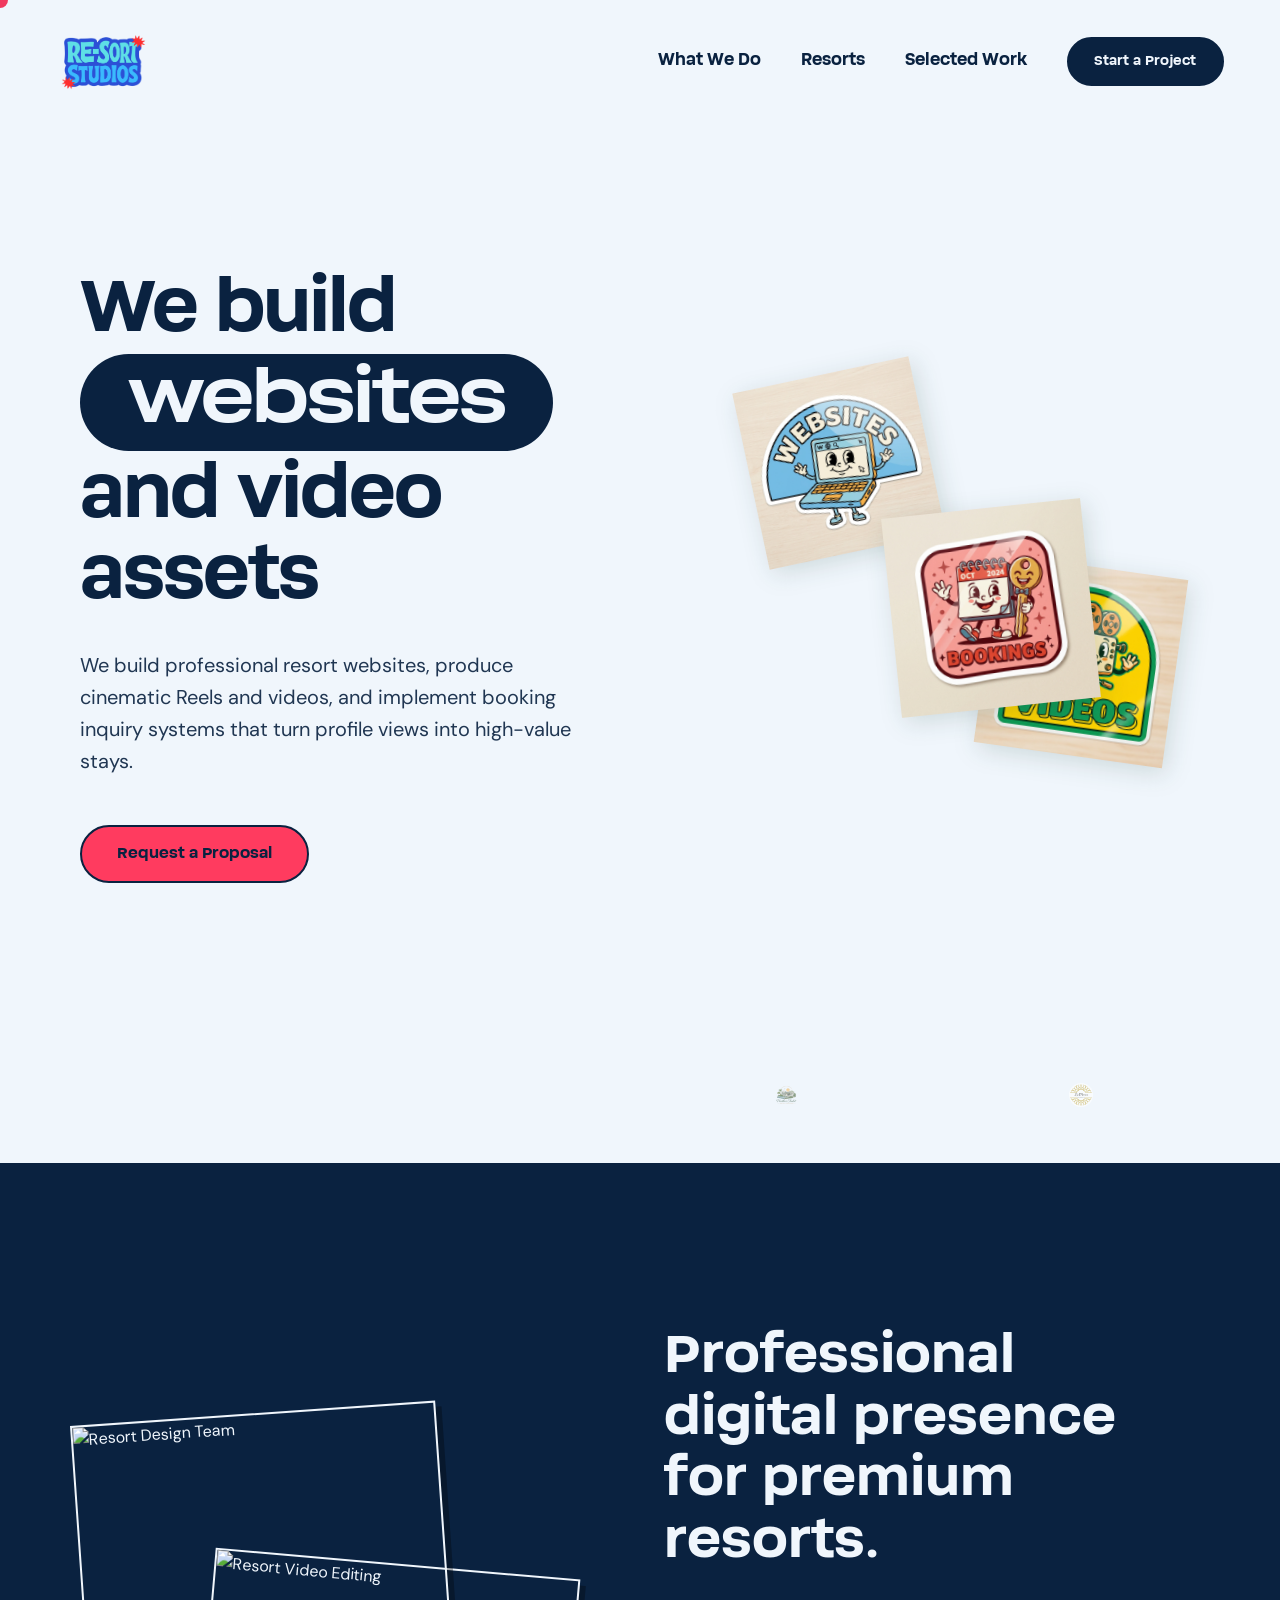
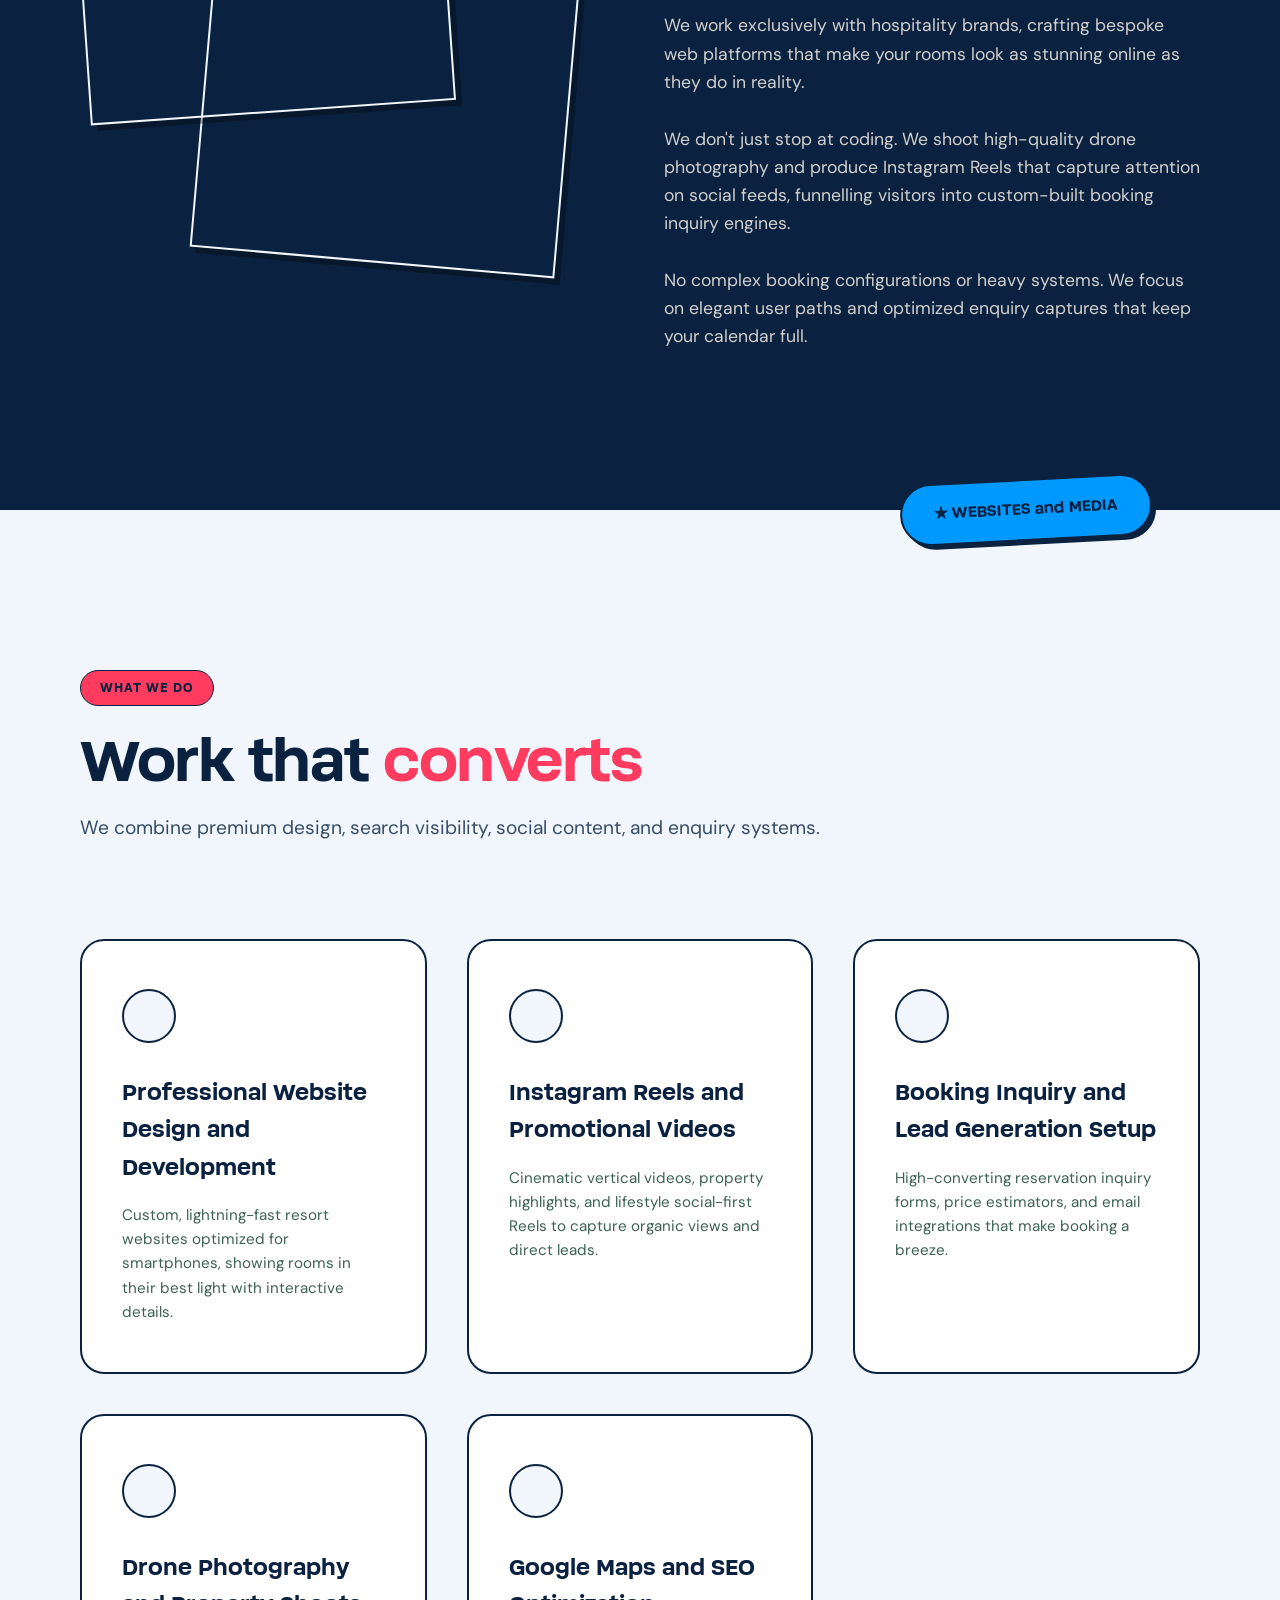
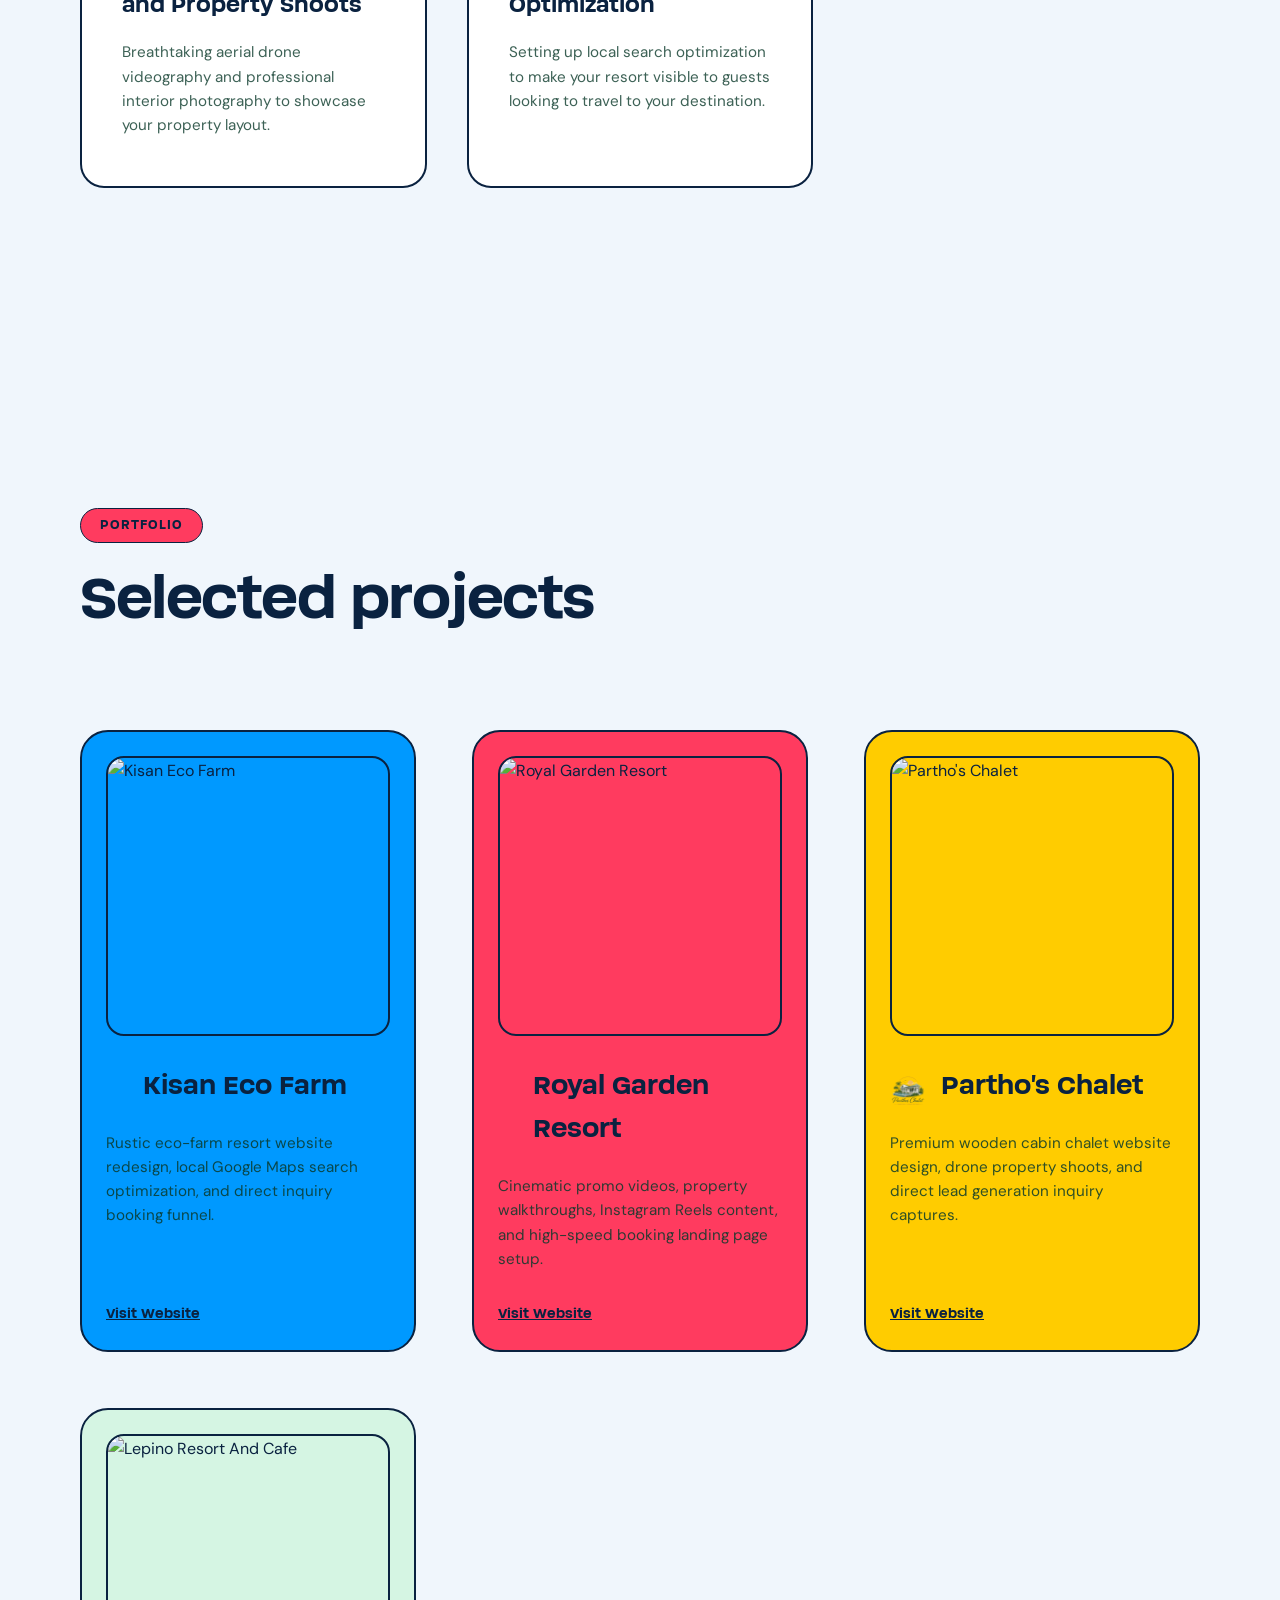
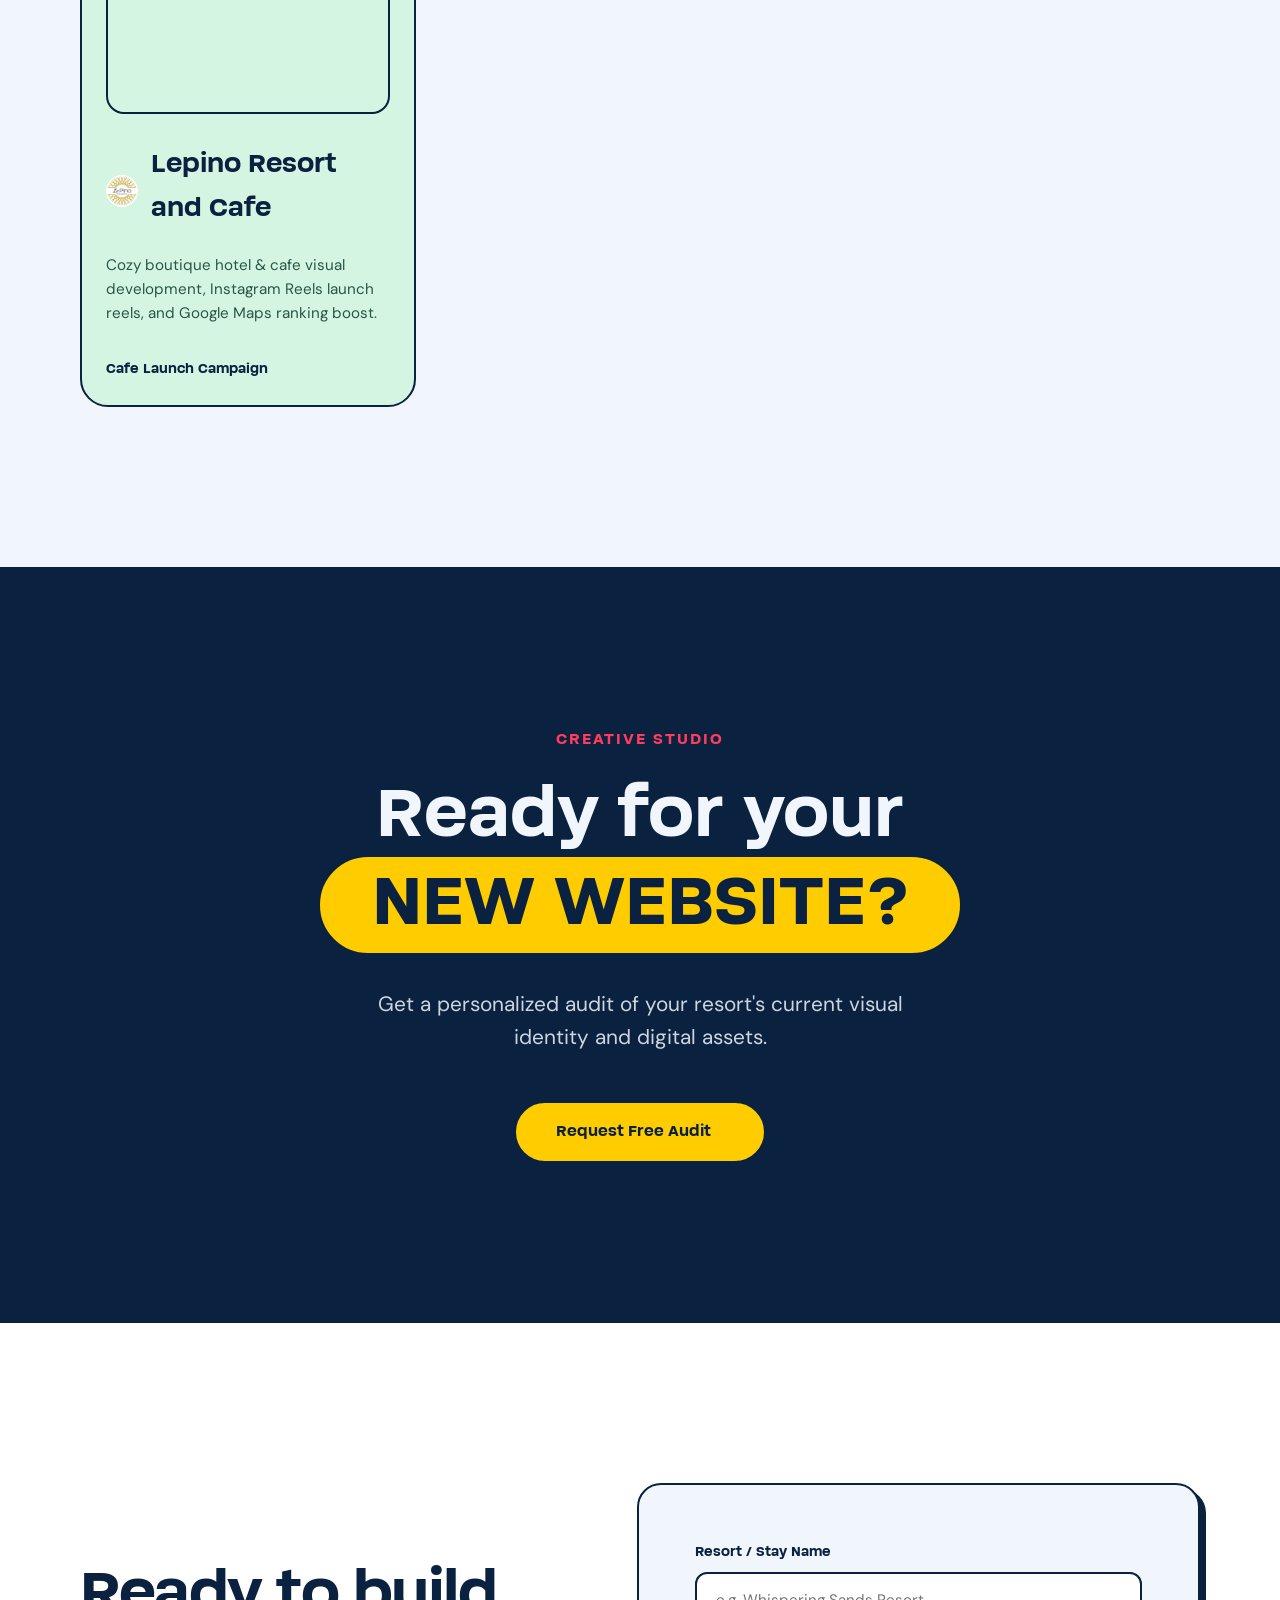
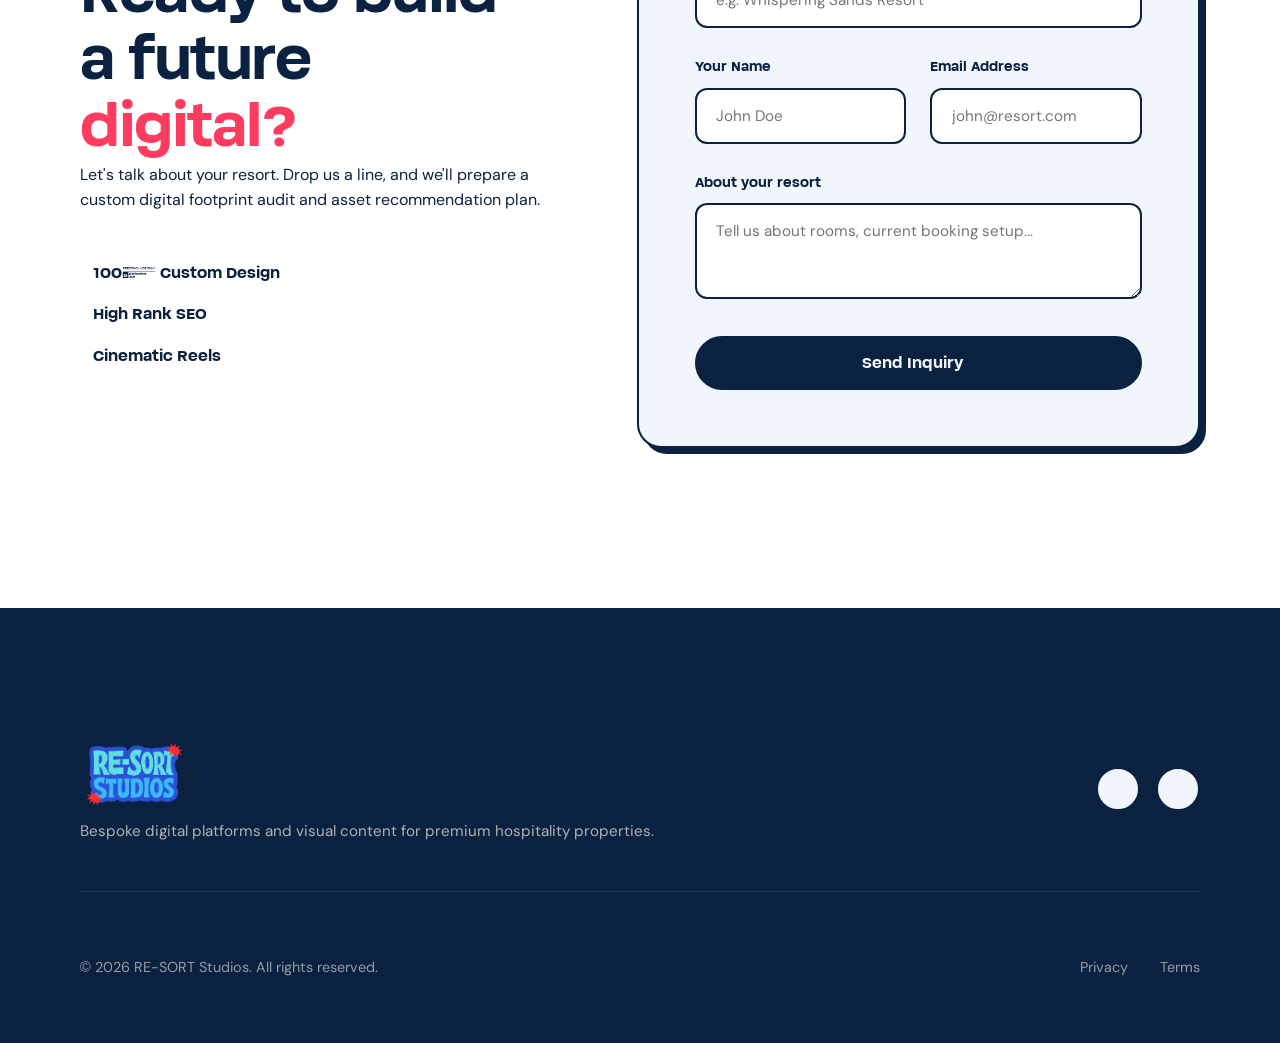
==== index.html @ 96fd77a4 "feat: complete portfolio layout with logo-based themes, custom retro stickers, and real resort asset" ====
<!DOCTYPE html>
<html lang="en">
<head>
    <meta charset="UTF-8">
    <meta name="viewport" content="width=device-width, initial-scale=1.0">
    <title>RE-SORT | Hospitality Design & Digital Growth Studio</title>
    <meta name="description" content="We design professional websites, shoot premium promotional videos & reels, and set up booking inquiry engines for hotels and resorts to scale their bookings.">
    <!-- Google Fonts -->
    <link rel="preconnect" href="https://fonts.googleapis.com">
    <link rel="preconnect" href="https://fonts.gstatic.com" crossorigin>
    <link href="https://fonts.googleapis.com/css2?family=DM+Sans:wght@400;500;700&family=Outfit:wght@500;700;800&family=Syne:wght@700;800&display=swap" rel="stylesheet">
    <!-- Lucide Icons -->
    <script src="https://unpkg.com/lucide@latest"></script>
    <link rel="stylesheet" href="index.css">
</head>
<body>
    <!-- Custom Cursor -->
    <div class="custom-cursor"></div>

    <!-- Navigation Header -->
    <header class="header">
        <div class="logo-area">
            <img src="assets/logo.png" alt="RE-SORT Logo" class="header-logo-img">
        </div>
        <nav class="nav">
            <a href="#services" class="nav-link">What We Do</a>
            <a href="#brands" class="nav-link">Resorts</a>
            <a href="#projects" class="nav-link">Selected Work</a>
            <a href="#contact" class="nav-cta-btn">Start a Project</a>
        </nav>
        <button class="menu-toggle" aria-label="Toggle Menu">
            <span class="bar"></span>
            <span class="bar"></span>
        </button>
    </header>

    <!-- Hero Section -->
    <section class="hero-section">
        <div class="container hero-container">
            <div class="hero-left">
                <h1 class="hero-title">
                    We build <br>
                    <span class="capsule-heading">websites</span> <br>
                    and video assets
                </h1>
                <p class="hero-subtitle">
                    We build professional resort websites, produce cinematic Reels and videos, and implement booking inquiry systems that turn profile views into high-value stays.
                </p>
                <div class="hero-actions">
                    <a href="#contact" class="btn btn-pill-pink">Request a Proposal</a>
                </div>
            </div>
            
            <div class="hero-right">
                <!-- Playful stickers scattered on the right -->
                <img src="assets/website_sticker.png" alt="Smart Websites Sticker" class="hero-sticker-img sticker-1">
                <img src="assets/reels_sticker.png" alt="Cinematic Reels Sticker" class="hero-sticker-img sticker-2">
                <img src="assets/bookings_sticker.png" alt="Booking Lead Gen Sticker" class="hero-sticker-img sticker-3">
            </div>
        </div>
    </section>

    <!-- Logo / Brand Showcase Bar -->
    <section id="brands" class="brands-section">
        <div class="container">
            <div class="brands-strip">
                <!-- Kisan Eco Farm Logo -->
                <a href="https://www.kisanecofarm.com/" target="_blank" class="brand-strip-item" title="Kisan Eco Farm">
                    <i data-lucide="sprout"></i>
                </a>
                <!-- Royal Garden Resort Logo -->
                <a href="https://www.royalgardenresort.in/" target="_blank" class="brand-strip-item" title="Royal Garden Resort">
                    <i data-lucide="palmtree"></i>
                </a>
                <!-- Partho's Chalet Logo -->
                <a href="https://parthoschalet.com/" target="_blank" class="brand-strip-item" title="Partho's Chalet">
                    <img src="assets/pathos_chalet_logo.svg" alt="Partho's Chalet Logo" class="brand-logo-img">
                </a>
                <!-- Lepino Resort And Cafe Logo -->
                <div class="brand-strip-item" title="Lepino Resort and Cafe">
                    <img src="assets/le_pino_logo.jpg" alt="Lepino Resort Logo" class="brand-logo-img logo-round">
                </div>
            </div>
        </div>
    </section>

    <!-- Intro Section (Dark Green) -->
    <section class="intro-section">
        <div class="container intro-container">
            <div class="intro-left">
                <!-- Stacked, tilted images representing agency team / work -->
                <div class="image-stack">
                    <img src="https://images.unsplash.com/photo-1556761175-b814d5857a39?auto=format&fit=crop&w=600&q=80" alt="Resort Design Team" class="stacked-img img-1">
                    <img src="https://images.unsplash.com/photo-1542744094-3a31f103e35f?auto=format&fit=crop&w=600&q=80" alt="Resort Video Editing" class="stacked-img img-2">
                </div>
            </div>
            <div class="intro-right">
                <h2 class="intro-title">Professional digital presence for premium resorts.</h2>
                <div class="intro-text-blocks">
                    <p>We work exclusively with hospitality brands, crafting bespoke web platforms that make your rooms look as stunning online as they do in reality.</p>
                    <p>We don't just stop at coding. We shoot high-quality drone photography and produce Instagram Reels that capture attention on social feeds, funnelling visitors into custom-built booking inquiry engines.</p>
                    <p>No complex booking configurations or heavy systems. We focus on elegant user paths and optimized enquiry captures that keep your calendar full.</p>
                </div>
            </div>
        </div>
        <!-- Overlapping badge -->
        <div class="overlapping-badge-wrap">
            <div class="overlapping-badge">★ WEBSITES and MEDIA</div>
        </div>
    </section>

    <!-- Services / What We Do Section -->
    <section id="services" class="services-section">
        <div class="container">
            <div class="section-header">
                <span class="section-badge">WHAT WE DO</span>
                <h2 class="section-title">Work that <span class="highlight-text">converts</span></h2>
                <p class="section-desc">We combine premium design, search visibility, social content, and enquiry systems.</p>
            </div>
            
            <div class="services-grid">
                <!-- Service 1 -->
                <div class="service-card">
                    <div class="service-icon-box">
                        <i data-lucide="laptop"></i>
                    </div>
                    <h3 class="service-title">Professional Website Design and Development</h3>
                    <p class="service-text">Custom, lightning-fast resort websites optimized for smartphones, showing rooms in their best light with interactive details.</p>
                </div>
                <!-- Service 2 -->
                <div class="service-card">
                    <div class="service-icon-box">
                        <i data-lucide="instagram"></i>
                    </div>
                    <h3 class="service-title">Instagram Reels and Promotional Videos</h3>
                    <p class="service-text">Cinematic vertical videos, property highlights, and lifestyle social-first Reels to capture organic views and direct leads.</p>
                </div>
                <!-- Service 3 -->
                <div class="service-card">
                    <div class="service-icon-box">
                        <i data-lucide="key-round"></i>
                    </div>
                    <h3 class="service-title">Booking Inquiry and Lead Generation Setup</h3>
                    <p class="service-text">High-converting reservation inquiry forms, price estimators, and email integrations that make booking a breeze.</p>
                </div>
                <!-- Service 4 -->
                <div class="service-card">
                    <div class="service-icon-box">
                        <i data-lucide="camera"></i>
                    </div>
                    <h3 class="service-title">Drone Photography and Property Shoots</h3>
                    <p class="service-text">Breathtaking aerial drone videography and professional interior photography to showcase your property layout.</p>
                </div>
                <!-- Service 5 -->
                <div class="service-card">
                    <div class="service-icon-box">
                        <i data-lucide="map-pin"></i>
                    </div>
                    <h3 class="service-title">Google Maps and SEO Optimization</h3>
                    <p class="service-text">Setting up local search optimization to make your resort visible to guests looking to travel to your destination.</p>
                </div>
            </div>
        </div>
    </section>

    <!-- Selected Work Section -->
    <section id="projects" class="projects-section">
        <div class="container">
            <div class="section-header">
                <span class="section-badge">PORTFOLIO</span>
                <h2 class="section-title">Selected projects</h2>
            </div>
            
            <div class="projects-grid">
                <!-- Project 1: Kisan Eco Farm -->
                <div class="project-card card-blue">
                    <div class="project-card-inner">
                        <div class="project-image-box">
                            <img src="https://images.unsplash.com/photo-1540541338287-41700207dee6?auto=format&fit=crop&w=800&q=80" alt="Kisan Eco Farm">
                        </div>
                        <div class="project-info">
                            <div class="project-header-row">
                                <i data-lucide="sprout" class="proj-brand-icon"></i>
                                <h3 class="project-title">Kisan Eco Farm</h3>
                            </div>
                            <p class="project-tagline">Rustic eco-farm resort website redesign, local Google Maps search optimization, and direct inquiry booking funnel.</p>
                            <a href="https://www.kisanecofarm.com/" target="_blank" class="project-link-btn">Visit Website <i data-lucide="arrow-up-right"></i></a>
                        </div>
                    </div>
                </div>

                <!-- Project 2: Royal Garden Resort -->
                <div class="project-card card-red">
                    <div class="project-card-inner">
                        <div class="project-image-box">
                            <img src="https://images.unsplash.com/photo-1584132967334-10e028bd69f7?auto=format&fit=crop&w=800&q=80" alt="Royal Garden Resort">
                        </div>
                        <div class="project-info">
                            <div class="project-header-row">
                                <i data-lucide="palmtree" class="proj-brand-icon"></i>
                                <h3 class="project-title">Royal Garden Resort</h3>
                            </div>
                            <p class="project-tagline">Cinematic promo videos, property walkthroughs, Instagram Reels content, and high-speed booking landing page setup.</p>
                            <a href="https://www.royalgardenresort.in/" target="_blank" class="project-link-btn">Visit Website <i data-lucide="arrow-up-right"></i></a>
                        </div>
                    </div>
                </div>

                <!-- Project 3: Partho's Chalet -->
                <div class="project-card card-pink">
                    <div class="project-card-inner">
                        <div class="project-image-box">
                            <img src="https://images.unsplash.com/photo-1566073771259-6a8506099945?auto=format&fit=crop&w=800&q=80" alt="Partho's Chalet">
                        </div>
                        <div class="project-info">
                            <div class="project-header-row">
                                <img src="assets/pathos_chalet_logo.svg" alt="Partho's Chalet Logo" class="proj-brand-img">
                                <h3 class="project-title">Partho's Chalet</h3>
                            </div>
                            <p class="project-tagline">Premium wooden cabin chalet website design, drone property shoots, and direct lead generation inquiry captures.</p>
                            <a href="https://parthoschalet.com/" target="_blank" class="project-link-btn">Visit Website <i data-lucide="arrow-up-right"></i></a>
                        </div>
                    </div>
                </div>

                <!-- Project 4: Lepino Resort And Cafe -->
                <div class="project-card card-green-light">
                    <div class="project-card-inner">
                        <div class="project-image-box">
                            <img src="https://images.unsplash.com/photo-1554118811-1e0d58224f24?auto=format&fit=crop&w=800&q=80" alt="Lepino Resort And Cafe">
                        </div>
                        <div class="project-info">
                            <div class="project-header-row">
                                <img src="assets/le_pino_logo.jpg" alt="Lepino Resort Logo" class="proj-brand-img logo-round">
                                <h3 class="project-title">Lepino Resort and Cafe</h3>
                            </div>
                            <p class="project-tagline">Cozy boutique hotel & cafe visual development, Instagram Reels launch reels, and Google Maps ranking boost.</p>
                            <span class="project-link-btn">Cafe Launch Campaign</span>
                        </div>
                    </div>
                </div>
            </div>
        </div>
    </section>

    <!-- Middle Callout (Forest Green BG) -->
    <section class="callout-section">
        <div class="container callout-container">
            <span class="callout-sub">CREATIVE STUDIO</span>
            <h2 class="callout-title">
                Ready for your <br>
                <span class="capsule-heading-yellow">NEW WEBSITE?</span>
            </h2>
            <p class="callout-desc">Get a personalized audit of your resort's current visual identity and digital assets.</p>
            <a href="#contact" class="btn btn-pill-yellow">Request Free Audit <i data-lucide="arrow-right"></i></a>
        </div>
    </section>


    <!-- Contact & Lead Form -->
    <section id="contact" class="contact-section">
        <div class="container contact-container">
            <div class="contact-left">
                <h2 class="section-title">Ready to build <br>a future <br><span class="text-pink">digital?</span></h2>
                <p class="contact-desc">Let's talk about your resort. Drop us a line, and we'll prepare a custom digital footprint audit and asset recommendation plan.</p>
                
                <div class="footer-badge-grid">
                    <div class="badge-item"><i data-lucide="check"></i> 100% Custom Design</div>
                    <div class="badge-item"><i data-lucide="check"></i> High Rank SEO</div>
                    <div class="badge-item"><i data-lucide="check"></i> Cinematic Reels</div>
                </div>
            </div>
            
            <div class="contact-right">
                <form class="contact-form" id="booking-lead-form">
                    <div class="form-group">
                        <label for="resort-name">Resort / Stay Name</label>
                        <input type="text" id="resort-name" name="resort-name" placeholder="e.g. Whispering Sands Resort" required>
                    </div>
                    <div class="form-row">
                        <div class="form-group">
                            <label for="contact-name">Your Name</label>
                            <input type="text" id="contact-name" name="contact-name" placeholder="John Doe" required>
                        </div>
                        <div class="form-group">
                            <label for="contact-email">Email Address</label>
                            <input type="email" id="contact-email" name="contact-email" placeholder="john@resort.com" required>
                        </div>
                    </div>
                    <div class="form-group">
                        <label for="message">About your resort</label>
                        <textarea id="message" name="message" rows="3" placeholder="Tell us about rooms, current booking setup..."></textarea>
                    </div>
                    <button type="submit" class="btn-submit-pill">Send Inquiry <i data-lucide="arrow-right"></i></button>
                </form>
                
                <div class="form-success-message" id="form-success">
                    <div class="success-sticker">★</div>
                    <h3>Talk Soon!</h3>
                    <p>Visual presence analysis requested. We'll be in touch within 24 hours.</p>
                </div>
            </div>
        </div>
    </section>

    <!-- Footer -->
    <footer class="footer">
        <div class="container footer-container">
            <div class="footer-top">
                <div class="footer-brand">
                    <img src="assets/logo.png" alt="RE-SORT Logo" class="footer-logo-img">
                    <p>Bespoke digital platforms and visual content for premium hospitality properties.</p>
                </div>
                <div class="footer-social-stickers">
                    <a href="#" class="social-sticker"><i data-lucide="linkedin"></i></a>
                    <a href="#" class="social-sticker"><i data-lucide="instagram"></i></a>
                </div>
            </div>
            <div class="footer-bottom">
                <p><span style="font-family: sans-serif;">&copy;</span> 2026 RE-SORT Studios. All rights reserved.</p>
                <div class="footer-links">
                    <a href="#">Privacy</a>
                    <a href="#">Terms</a>
                </div>
            </div>
        </div>
    </footer>

    <!-- Scripts -->
    <script src="app.js"></script>
</body>
</html>
---- index.css ----
/* Custom Fonts setup */
@font-face {
    font-family: 'Soliden';
    src: url('assets/fonts/Soliden-Regular.ttf') format('truetype');
    font-weight: 400;
    font-style: normal;
}

@font-face {
    font-family: 'Soliden';
    src: url('assets/fonts/Soliden-Bold.ttf') format('truetype');
    font-weight: 700;
    font-style: normal;
}

@font-face {
    font-family: 'Soliden Expanded';
    src: url('assets/fonts/Soliden-Expanded.ttf') format('truetype');
    font-weight: 400;
    font-style: normal;
}

@font-face {
    font-family: 'Soliden Expanded';
    src: url('assets/fonts/Soliden-BoldExpanded.ttf') format('truetype');
    font-weight: 700;
    font-style: normal;
}

/* CSS Variables & Theme Setup */
:root {
    --bg-sand: #F0F6FC; /* Soft logo-matching ice blue background */
    --bg-green-dark: #0A2240; /* Deep logo navy */
    --text-dark: #0A2240; /* Deep logo navy */
    --text-light: #F0F6FC;
    --accent-pink: #FF3B5F; /* Vibrant logo coral-red */
    --accent-blue: #0099FF; /* Vibrant logo sky blue */
    --accent-yellow: #FFCC00; /* Vibrant logo yellow */
    --accent-red: #FF3B5F;
    --white: #FFFFFF;
    --border-color: #0A2240;
    --font-heading: 'Soliden', sans-serif;
    --font-body: 'DM Sans', sans-serif;
    --font-accent: 'Soliden Expanded', sans-serif;
    --transition-smooth: 0.4s cubic-bezier(0.16, 1, 0.3, 1);
    --transition-bounce: 0.6s cubic-bezier(0.34, 1.56, 0.64, 1);
}

* {
    margin: 0;
    padding: 0;
    box-sizing: border-box;
    cursor: none;
}

html {
    scroll-behavior: smooth;
    font-size: 16px;
    background-color: var(--bg-sand);
    color: var(--text-dark);
}

body {
    font-family: var(--font-body);
    line-height: 1.6;
    overflow-x: hidden;
}

/* Custom Cursor */
.custom-cursor {
    width: 16px;
    height: 16px;
    background-color: var(--accent-red);
    border-radius: 50%;
    position: fixed;
    pointer-events: none;
    z-index: 9999;
    transform: translate(-50%, -50%);
    mix-blend-mode: multiply;
    transition: width 0.2s, height 0.2s, background-color 0.2s;
}

.custom-cursor.hovered {
    width: 44px;
    height: 44px;
    background-color: var(--accent-yellow);
    mix-blend-mode: normal;
    border: 2px solid var(--border-color);
}

/* Scrollbar styling */
::-webkit-scrollbar {
    width: 10px;
}
::-webkit-scrollbar-track {
    background: var(--bg-sand);
}
::-webkit-scrollbar-thumb {
    background: var(--bg-green-dark);
    border: 2px solid var(--bg-sand);
}

/* Containers */
.container {
    width: 100%;
    max-width: 1200px;
    margin: 0 auto;
    padding: 0 2.5rem;
}

.header {
    background-color: var(--bg-sand);
    border-bottom: 2px solid transparent;
    padding: 1.8rem 3.5rem;
    display: flex;
    justify-content: space-between;
    align-items: center;
    position: sticky;
    top: 0;
    z-index: 100;
    transition: border-color 0.3s ease;
}

.header.scrolled {
    border-bottom: 2px solid var(--border-color);
}
.header-logo-img {
    height: 65px;
    width: auto;
    object-fit: contain;
    display: block;
}

.footer-logo-img {
    height: 75px;
    width: auto;
    object-fit: contain;
    display: block;
}

.nav {
    display: flex;
    align-items: center;
    gap: 2.5rem;
}

.nav-link {
    font-family: var(--font-heading);
    font-weight: 600;
    color: var(--text-dark);
    text-decoration: none;
    font-size: 1.05rem;
    transition: color 0.2s;
}

.nav-link:hover {
    color: var(--accent-red);
}

.nav-cta-btn {
    font-family: var(--font-heading);
    font-weight: 700;
    background-color: var(--bg-green-dark);
    color: var(--bg-sand);
    padding: 0.7rem 1.6rem;
    border-radius: 50px;
    text-decoration: none;
    border: 2px solid var(--bg-green-dark);
    font-size: 0.9rem;
    transition: all var(--transition-smooth);
}

.nav-cta-btn:hover {
    background-color: var(--accent-pink);
    color: var(--text-dark);
    border-color: var(--border-color);
    transform: translateY(-2px);
}

.menu-toggle {
    display: none;
    background: none;
    border: none;
    flex-direction: column;
    gap: 6px;
}

.menu-toggle .bar {
    width: 24px;
    height: 2px;
    background-color: var(--text-dark);
}

/* Hero Section */
.hero-section {
    padding: 9rem 0;
    position: relative;
    overflow: hidden;
}

.hero-container {
    display: grid;
    grid-template-columns: 1.1fr 0.9fr;
    gap: 4rem;
    align-items: center;
}

.hero-title {
    font-family: var(--font-heading);
    font-size: 4.8rem;
    font-weight: 800;
    line-height: 1.05;
    letter-spacing: -2px;
    color: var(--text-dark);
    margin-bottom: 2rem;
}

.capsule-heading {
    background-color: var(--bg-green-dark);
    color: var(--bg-sand);
    padding: 0.4rem 3rem 0.6rem;
    border-radius: 100px;
    display: inline-block;
    margin: 0.3rem 0;
    font-family: var(--font-accent);
    white-space: nowrap;
}

.hero-subtitle {
    font-size: 1.25rem;
    color: var(--text-dark);
    max-width: 500px;
    margin-bottom: 3rem;
    opacity: 0.9;
}

.btn-pill-pink {
    background-color: var(--accent-pink);
    color: var(--text-dark);
    border: 2px solid var(--border-color);
    font-family: var(--font-heading);
    font-weight: 700;
    padding: 0.9rem 2.2rem;
    border-radius: 50px;
    text-decoration: none;
    display: inline-block;
    transition: all var(--transition-smooth);
}

.btn-pill-pink:hover {
    transform: translateY(-3px) rotate(-1deg);
    box-shadow: 0 6px 12px rgba(11, 57, 43, 0.15);
    background-color: var(--accent-yellow);
}

/* Playful scattered stickers */
.hero-right {
    position: relative;
    height: 450px;
    display: flex;
    justify-content: center;
    align-items: center;
}

.hero-sticker-img {
    position: absolute;
    width: 180px;
    height: 180px;
    object-fit: contain;
    transition: transform var(--transition-smooth), filter var(--transition-smooth);
    filter: drop-shadow(4px 6px 12px rgba(11, 57, 43, 0.15));
    transform-origin: center;
}

.hero-sticker-img:hover {
    transform: scale(1.15) rotate(0deg) !important;
    filter: drop-shadow(8px 12px 20px rgba(11, 57, 43, 0.25));
}

.sticker-1 {
    top: 5%;
    left: 5%;
    transform: rotate(-12deg);
}

.sticker-2 {
    bottom: 10%;
    right: 5%;
    transform: rotate(8deg);
    width: 190px;
    height: 190px;
}

.sticker-3 {
    top: 35%;
    left: 35%;
    transform: rotate(-6deg);
    width: 200px;
    height: 200px;
}

/* Intro Section (Dark Green BG) */
.intro-section {
    background-color: var(--bg-green-dark);
    color: var(--text-light);
    padding: 10rem 0;
    position: relative;
}

.intro-container {
    display: grid;
    grid-template-columns: 1fr 1.1fr;
    gap: 6rem;
    align-items: center;
}

.image-stack {
    position: relative;
    height: 450px;
    width: 100%;
}

.stacked-img {
    position: absolute;
    width: 75%;
    height: 300px;
    object-fit: cover;
    border: 2px solid var(--bg-sand);
    box-shadow: 6px 6px 0 rgba(0,0,0,0.3);
    transition: transform var(--transition-smooth);
}

.img-1 {
    top: 0;
    left: 0;
    transform: rotate(-4deg);
    z-index: 2;
}

.img-2 {
    bottom: 0;
    right: 0;
    transform: rotate(5deg);
    z-index: 1;
}

.image-stack:hover .img-1 {
    transform: rotate(-1deg) translate(-10px, -10px);
}

.image-stack:hover .img-2 {
    transform: rotate(2deg) translate(10px, 10px);
}

.intro-title {
    font-family: var(--font-heading);
    font-size: 3.5rem;
    font-weight: 800;
    line-height: 1.1;
    margin-bottom: 2.5rem;
}

.intro-text-blocks {
    display: flex;
    flex-direction: column;
    gap: 1.8rem;
    font-size: 1.1rem;
    color: rgba(244, 239, 230, 0.85);
    max-width: 540px;
}

/* Overlapping badge */
.overlapping-badge-wrap {
    position: absolute;
    bottom: -30px;
    right: 10%;
    z-index: 50;
}

.overlapping-badge {
    background-color: var(--accent-blue);
    color: var(--text-dark);
    padding: 1rem 2rem;
    border: 2px solid var(--border-color);
    border-radius: 50px;
    font-family: var(--font-heading);
    font-weight: 700;
    box-shadow: 4px 4px 0 var(--border-color);
    transform: rotate(-3deg);
}

/* Services / What We Do Section */
.services-section {
    padding: 10rem 0;
    background-color: var(--bg-sand);
}

.section-badge {
    display: inline-block;
    background-color: var(--accent-pink);
    color: var(--text-dark);
    border: 1.5px solid var(--border-color);
    padding: 0.4rem 1.2rem;
    border-radius: 50px;
    font-family: var(--font-heading);
    font-weight: 700;
    font-size: 0.8rem;
    letter-spacing: 1px;
    margin-bottom: 1.5rem;
}

.section-header {
    margin-bottom: 6rem;
}

.section-title {
    font-family: var(--font-heading);
    font-size: 3.8rem;
    font-weight: 800;
    letter-spacing: -1.5px;
    color: var(--text-dark);
    line-height: 1.1;
}

.section-title .highlight-text {
    color: var(--accent-red);
}

.section-desc {
    font-size: 1.2rem;
    color: var(--text-dark);
    margin-top: 1rem;
    opacity: 0.8;
}

.services-grid {
    display: grid;
    grid-template-columns: repeat(auto-fit, minmax(300px, 1fr));
    gap: 2.5rem;
}

.service-card {
    background-color: var(--white);
    border: 2px solid var(--border-color);
    padding: 3rem 2.5rem;
    border-radius: 24px;
    transition: all var(--transition-smooth);
}

.service-card:hover {
    transform: translateY(-8px);
    box-shadow: 8px 8px 0 var(--accent-blue);
}

.service-icon-box {
    width: 54px;
    height: 54px;
    background-color: var(--bg-sand);
    color: var(--text-dark);
    border: 2px solid var(--border-color);
    display: flex;
    align-items: center;
    justify-content: center;
    border-radius: 50%;
    margin-bottom: 2rem;
}

.service-icon-box i {
    width: 24px;
    height: 24px;
}

.service-title {
    font-family: var(--font-heading);
    font-size: 1.45rem;
    font-weight: 700;
    color: var(--text-dark);
    margin-bottom: 1rem;
}

.service-text {
    font-size: 0.95rem;
    color: rgba(11, 57, 43, 0.8);
}

/* Selected Work Section (Portfolio) */
.projects-section {
    padding: 10rem 0;
    background-color: var(--bg-sand);
}

.projects-grid {
    display: grid;
    grid-template-columns: repeat(auto-fit, minmax(320px, 1fr));
    gap: 3.5rem;
}

.project-card {
    border: 2px solid var(--border-color);
    border-radius: 28px;
    padding: 1.5rem;
    transition: transform var(--transition-smooth);
}

.project-card:hover {
    transform: translateY(-8px) rotate(1deg);
}

.project-card-inner {
    display: flex;
    flex-direction: column;
    height: 100%;
}

.project-image-box {
    width: 100%;
    height: 280px;
    border-radius: 18px;
    overflow: hidden;
    border: 2px solid var(--border-color);
    margin-bottom: 1.8rem;
}

.project-image-box img {
    width: 100%;
    height: 100%;
    object-fit: cover;
    transition: transform 0.5s;
}

.project-card:hover .project-image-box img {
    transform: scale(1.04);
}

.project-info {
    flex-grow: 1;
    display: flex;
    flex-direction: column;
}

.project-title {
    font-family: var(--font-heading);
    font-size: 1.7rem;
    font-weight: 800;
    color: var(--text-dark);
    margin-bottom: 0.6rem;
}

.project-tagline {
    font-size: 0.95rem;
    color: rgba(11, 57, 43, 0.85);
    margin-bottom: 2rem;
    flex-grow: 1;
}

.project-link-btn {
    font-family: var(--font-heading);
    font-weight: 700;
    font-size: 0.9rem;
    display: inline-flex;
    align-items: center;
    gap: 0.5rem;
    color: var(--text-dark);
    margin-top: auto;
}

/* Project card color themes */
.card-blue {
    background-color: var(--accent-blue);
}
.card-red {
    background-color: var(--accent-pink); /* softened red */
}
.card-pink {
    background-color: var(--accent-yellow); /* softened yellow */
}
.card-green-light {
    background-color: #D5F5E3; /* light green */
}

.project-header-row {
    display: flex;
    align-items: center;
    gap: 0.8rem;
    margin-bottom: 0.8rem;
}

.proj-brand-icon {
    width: 24px;
    height: 24px;
    color: var(--text-dark);
}

/* Brands Logo Bar Section */
.brands-section {
    padding: 3.5rem 0;
    background-color: var(--bg-sand);
    border-bottom: 2px solid var(--border-color);
}

.brands-strip {
    display: flex;
    justify-content: space-around;
    align-items: center;
    flex-wrap: wrap;
    gap: 3.5rem;
}

.brand-strip-item {
    display: flex;
    align-items: center;
    justify-content: center;
    color: var(--text-dark);
    opacity: 0.6;
    transition: opacity var(--transition-smooth), transform var(--transition-smooth);
}

.brand-strip-item:hover {
    opacity: 1;
    transform: scale(1.2) rotate(3deg);
}

.brand-strip-item i {
    width: 24px;
    height: 24px;
    stroke-width: 2;
}

.brand-logo-img {
    height: 24px;
    width: 24px;
    object-fit: contain;
    display: block;
    pointer-events: none;
}

.logo-round {
    border-radius: 50%;
}

.proj-brand-img {
    height: 32px;
    width: auto;
    object-fit: contain;
    display: block;
    pointer-events: none;
}

/* Callout Section (Deep Green) */
.callout-section {
    background-color: var(--bg-green-dark);
    color: var(--text-light);
    padding: 10rem 0;
    text-align: center;
}

.callout-container {
    display: flex;
    flex-direction: column;
    align-items: center;
    max-width: 800px;
}

.callout-sub {
    font-family: var(--font-heading);
    font-weight: 700;
    letter-spacing: 2px;
    color: var(--accent-pink);
    margin-bottom: 1.5rem;
}

.callout-title {
    font-family: var(--font-heading);
    font-size: 4.5rem;
    font-weight: 800;
    line-height: 1.1;
    margin-bottom: 2rem;
}

.capsule-heading-yellow {
    background-color: var(--accent-yellow);
    color: var(--text-dark);
    padding: 0.4rem 3.2rem 0.6rem;
    border-radius: 100px;
    display: inline-block;
    border: 2px solid var(--border-color);
    box-shadow: 4px 4px 0 var(--border-color);
    white-space: nowrap;
}

.callout-desc {
    font-size: 1.3rem;
    max-width: 550px;
    margin-bottom: 3rem;
    opacity: 0.85;
}

.btn-pill-yellow {
    background-color: var(--accent-yellow);
    color: var(--text-dark);
    border: 2px solid var(--border-color);
    font-family: var(--font-heading);
    font-weight: 700;
    padding: 1rem 2.5rem;
    border-radius: 50px;
    text-decoration: none;
    display: inline-flex;
    align-items: center;
    gap: 0.8rem;
    transition: all var(--transition-smooth);
    box-shadow: 4px 4px 0 var(--border-color);
}

.btn-pill-yellow:hover {
    transform: translateY(-3px) rotate(-1deg);
    background-color: var(--accent-pink);
}

/* Calculator Section */
.calculator-section {
    padding: 10rem 0;
    background-color: var(--bg-sand);
    border-bottom: 2px solid var(--border-color);
}

.calculator-container {
    display: grid;
    grid-template-columns: 1fr 1fr;
    gap: 6rem;
    align-items: center;
}

.calc-left {
    position: relative;
}

.sticker-static {
    background-color: var(--accent-pink);
    padding: 0.6rem 1.2rem;
    border: 2px solid var(--border-color);
    border-radius: 50px;
    display: inline-block;
    font-family: var(--font-heading);
    font-weight: 700;
    transform: rotate(-5deg);
    margin-bottom: 2rem;
}

.calc-desc {
    font-size: 1.15rem;
    margin-bottom: 3rem;
    opacity: 0.85;
}

.total-saved-box {
    background-color: var(--white);
    border: 2px solid var(--border-color);
    padding: 2.2rem;
    border-radius: 20px;
    display: inline-flex;
    flex-direction: column;
}

.saved-value {
    font-family: var(--font-heading);
    font-size: 3.5rem;
    font-weight: 800;
    color: var(--text-dark);
    line-height: 1;
}

.saved-label {
    font-size: 0.9rem;
    font-weight: 700;
    text-transform: uppercase;
    color: var(--accent-red);
    margin-top: 0.5rem;
}

.calc-card {
    background-color: var(--white);
    border: 2px solid var(--border-color);
    border-radius: 24px;
    padding: 3rem;
    box-shadow: 8px 8px 0 var(--border-color);
}

.slider-group {
    margin-bottom: 2.2rem;
}

.slider-header {
    display: flex;
    justify-content: space-between;
    align-items: center;
    margin-bottom: 0.8rem;
    font-weight: 700;
    font-family: var(--font-heading);
}

.slider-value {
    color: var(--accent-red);
    font-size: 1.15rem;
}

.range-slider {
    width: 100%;
    -webkit-appearance: none;
    height: 6px;
    background: #e0ded8;
    border-radius: 10px;
    outline: none;
}

.range-slider::-webkit-slider-thumb {
    -webkit-appearance: none;
    appearance: none;
    width: 22px;
    height: 22px;
    border-radius: 50%;
    background: var(--bg-green-dark);
    border: 2px solid var(--white);
    cursor: pointer;
    transition: transform 0.1s;
}

.range-slider::-webkit-slider-thumb:hover {
    transform: scale(1.2);
}

.calc-summary {
    border-top: 2px dashed #e0ded8;
    padding-top: 2rem;
    margin-top: 2rem;
    display: flex;
    flex-direction: column;
    gap: 1.2rem;
}

.summary-row {
    display: flex;
    justify-content: space-between;
    font-size: 0.95rem;
    color: rgba(11, 57, 43, 0.8);
}

.summary-val {
    font-weight: 700;
    color: var(--text-dark);
}

.highlight-row {
    font-size: 1.1rem;
    font-weight: 700;
    color: var(--text-dark);
}

.text-green {
    color: var(--accent-red) !important; /* stylized */
}

/* Contact / Lead Section */
.contact-section {
    padding: 10rem 0;
    background-color: var(--white);
}

.contact-container {
    display: grid;
    grid-template-columns: 0.9fr 1.1fr;
    gap: 6rem;
    align-items: center;
}

.contact-left {
    display: flex;
    flex-direction: column;
}

.text-pink {
    color: var(--accent-red);
}

.footer-badge-grid {
    display: flex;
    flex-direction: column;
    gap: 1rem;
    margin-top: 3rem;
}

.badge-item {
    display: flex;
    align-items: center;
    gap: 0.8rem;
    font-family: var(--font-heading);
    font-weight: 700;
    color: var(--text-dark);
}

.badge-item i {
    color: var(--accent-red);
}

.contact-form {
    border: 2px solid var(--border-color);
    border-radius: 24px;
    padding: 3.5rem;
    background-color: var(--bg-sand);
    box-shadow: 6px 6px 0 var(--border-color);
}

.contact-form.submitted {
    display: none;
}

.form-success-message {
    display: none;
    border: 2px solid var(--border-color);
    border-radius: 24px;
    padding: 3.5rem;
    background-color: var(--bg-sand);
    text-align: center;
    flex-direction: column;
    align-items: center;
    justify-content: center;
    gap: 1.5rem;
}

.contact-form.submitted ~ .form-success-message {
    display: flex;
}

.success-sticker {
    font-size: 3.5rem;
    color: var(--accent-yellow);
    animation: rotate 10s linear infinite;
}

.form-group {
    margin-bottom: 1.8rem;
}

.form-row {
    display: grid;
    grid-template-columns: 1fr 1fr;
    gap: 1.5rem;
}

.contact-form label {
    display: block;
    font-family: var(--font-heading);
    font-weight: 700;
    font-size: 0.9rem;
    margin-bottom: 0.5rem;
}

.contact-form input[type="text"],
.contact-form input[type="email"],
.contact-form textarea {
    width: 100%;
    padding: 1rem 1.2rem;
    border: 2px solid var(--border-color);
    border-radius: 12px;
    background-color: var(--white);
    font-family: var(--font-body);
    font-size: 0.95rem;
    outline: none;
}

.btn-submit-pill {
    width: 100%;
    background-color: var(--bg-green-dark);
    color: var(--bg-sand);
    border: 2px solid var(--border-color);
    padding: 1rem;
    border-radius: 50px;
    font-family: var(--font-heading);
    font-weight: 700;
    font-size: 1rem;
    display: inline-flex;
    justify-content: center;
    align-items: center;
    gap: 0.8rem;
    transition: all var(--transition-smooth);
}

.btn-submit-pill:hover {
    background-color: var(--accent-pink);
    color: var(--text-dark);
    transform: translateY(-2px);
}

/* Footer */
.footer {
    background-color: var(--bg-green-dark);
    color: var(--text-light);
    padding: 8rem 0 4rem;
}

.footer-container {
    display: flex;
    flex-direction: column;
    gap: 4rem;
}

.footer-top {
    display: flex;
    justify-content: space-between;
    align-items: center;
    border-bottom: 1px solid rgba(244, 239, 230, 0.1);
    padding-bottom: 3rem;
}

.footer-brand p {
    font-size: 0.95rem;
    color: rgba(244, 239, 230, 0.7);
    margin-top: 0.5rem;
}

.footer-social-stickers {
    display: flex;
    gap: 1rem;
}

.social-sticker {
    width: 44px;
    height: 44px;
    background-color: var(--bg-sand);
    border: 2px solid var(--border-color);
    border-radius: 50%;
    display: flex;
    align-items: center;
    justify-content: center;
    color: var(--text-dark);
    text-decoration: none;
    transition: all var(--transition-smooth);
}

.social-sticker:hover {
    transform: translateY(-3px) rotate(-10deg);
    background-color: var(--accent-pink);
}

.footer-bottom {
    display: flex;
    justify-content: space-between;
    align-items: center;
    font-size: 0.9rem;
    color: rgba(244, 239, 230, 0.6);
}

.footer-links {
    display: flex;
    gap: 2rem;
}

.footer-links a {
    color: rgba(244, 239, 230, 0.6);
    text-decoration: none;
}

.footer-links a:hover {
    color: var(--accent-pink);
}

/* Animations */
@keyframes rotate {
    from { transform: rotate(0deg); }
    to { transform: rotate(360deg); }
}

/* Responsive Styles */
@media (max-width: 1024px) {
    .hero-container, .intro-container, .calculator-container, .contact-container {
        grid-template-columns: 1fr;
        gap: 4rem;
    }

    .hero-right {
        height: 350px;
        justify-content: center;
    }

    .image-stack {
        height: 380px;
        width: 100%;
        max-width: 500px;
        margin: 0 auto;
    }
}

@media (max-width: 768px) {
    .header {
        padding: 1.2rem 1.8rem;
        position: relative;
    }

    .header-logo-img {
        height: 48px;
    }

    /* Mobile Nav Drawer overlay style */
    .nav {
        display: none;
        flex-direction: column;
        position: absolute;
        top: 100%;
        left: 0;
        width: 100%;
        background-color: var(--bg-sand);
        border-bottom: 2px solid var(--border-color);
        padding: 2.5rem 1.8rem;
        gap: 2rem;
        box-shadow: 0 10px 20px rgba(11, 57, 43, 0.1);
        z-index: 99;
    }

    .nav.active {
        display: flex;
    }

    .menu-toggle {
        display: flex;
    }

    /* Toggles state */
    .menu-toggle.active .bar:nth-child(1) {
        transform: translateY(4px) rotate(45deg);
    }
    .menu-toggle.active .bar:nth-child(2) {
        transform: translateY(-4px) rotate(-45deg);
    }

    .hero-section {
        padding: 5rem 0;
    }

    .hero-title {
        font-size: 2.8rem;
        letter-spacing: -1px;
    }

    .capsule-heading {
        padding: 0.3rem 2rem 0.4rem;
        white-space: nowrap;
    }

    .hero-subtitle {
        font-size: 1.1rem;
        margin-bottom: 2rem;
    }

    .hero-right {
        height: 220px;
        margin-top: 2rem;
    }

    /* Scale stickers down on small mobile screens */
    .hero-sticker-img {
        width: 110px !important;
        height: 110px !important;
    }

    .sticker-1 {
        top: 0;
        left: 5%;
    }

    .sticker-2 {
        bottom: 5%;
        right: 5%;
        width: 120px !important;
        height: 120px !important;
    }

    .sticker-3 {
        top: 25%;
        left: 35%;
        width: 125px !important;
        height: 125px !important;
    }

    .intro-section {
        padding: 6rem 0;
    }

    .intro-title {
        font-size: 2.2rem;
    }

    .overlapping-badge-wrap {
        right: 5%;
        bottom: -20px;
    }

    .overlapping-badge {
        padding: 0.7rem 1.4rem;
        font-size: 0.85rem;
    }

    .services-section, .projects-section, .callout-section, .calculator-section, .contact-section {
        padding: 6rem 0;
    }

    .section-header {
        margin-bottom: 3.5rem;
    }

    .section-title {
        font-size: 2.5rem;
        letter-spacing: -1px;
    }

    .callout-title {
        font-size: 2.6rem;
    }

    .capsule-heading-yellow {
        padding: 0.3rem 2rem 0.4rem;
        white-space: nowrap;
    }

    .service-card {
        padding: 2rem 1.8rem;
    }

    .project-card {
        padding: 1rem;
    }

    .project-image-box {
        height: 220px;
        margin-bottom: 1.2rem;
    }

    .project-title {
        font-size: 1.4rem;
    }

    .calc-card {
        padding: 2rem 1.5rem;
    }

    .saved-value {
        font-size: 2.8rem;
    }

    .contact-form {
        padding: 2rem 1.5rem;
    }

    .form-row {
        grid-template-columns: 1fr;
        gap: 0;
    }
}
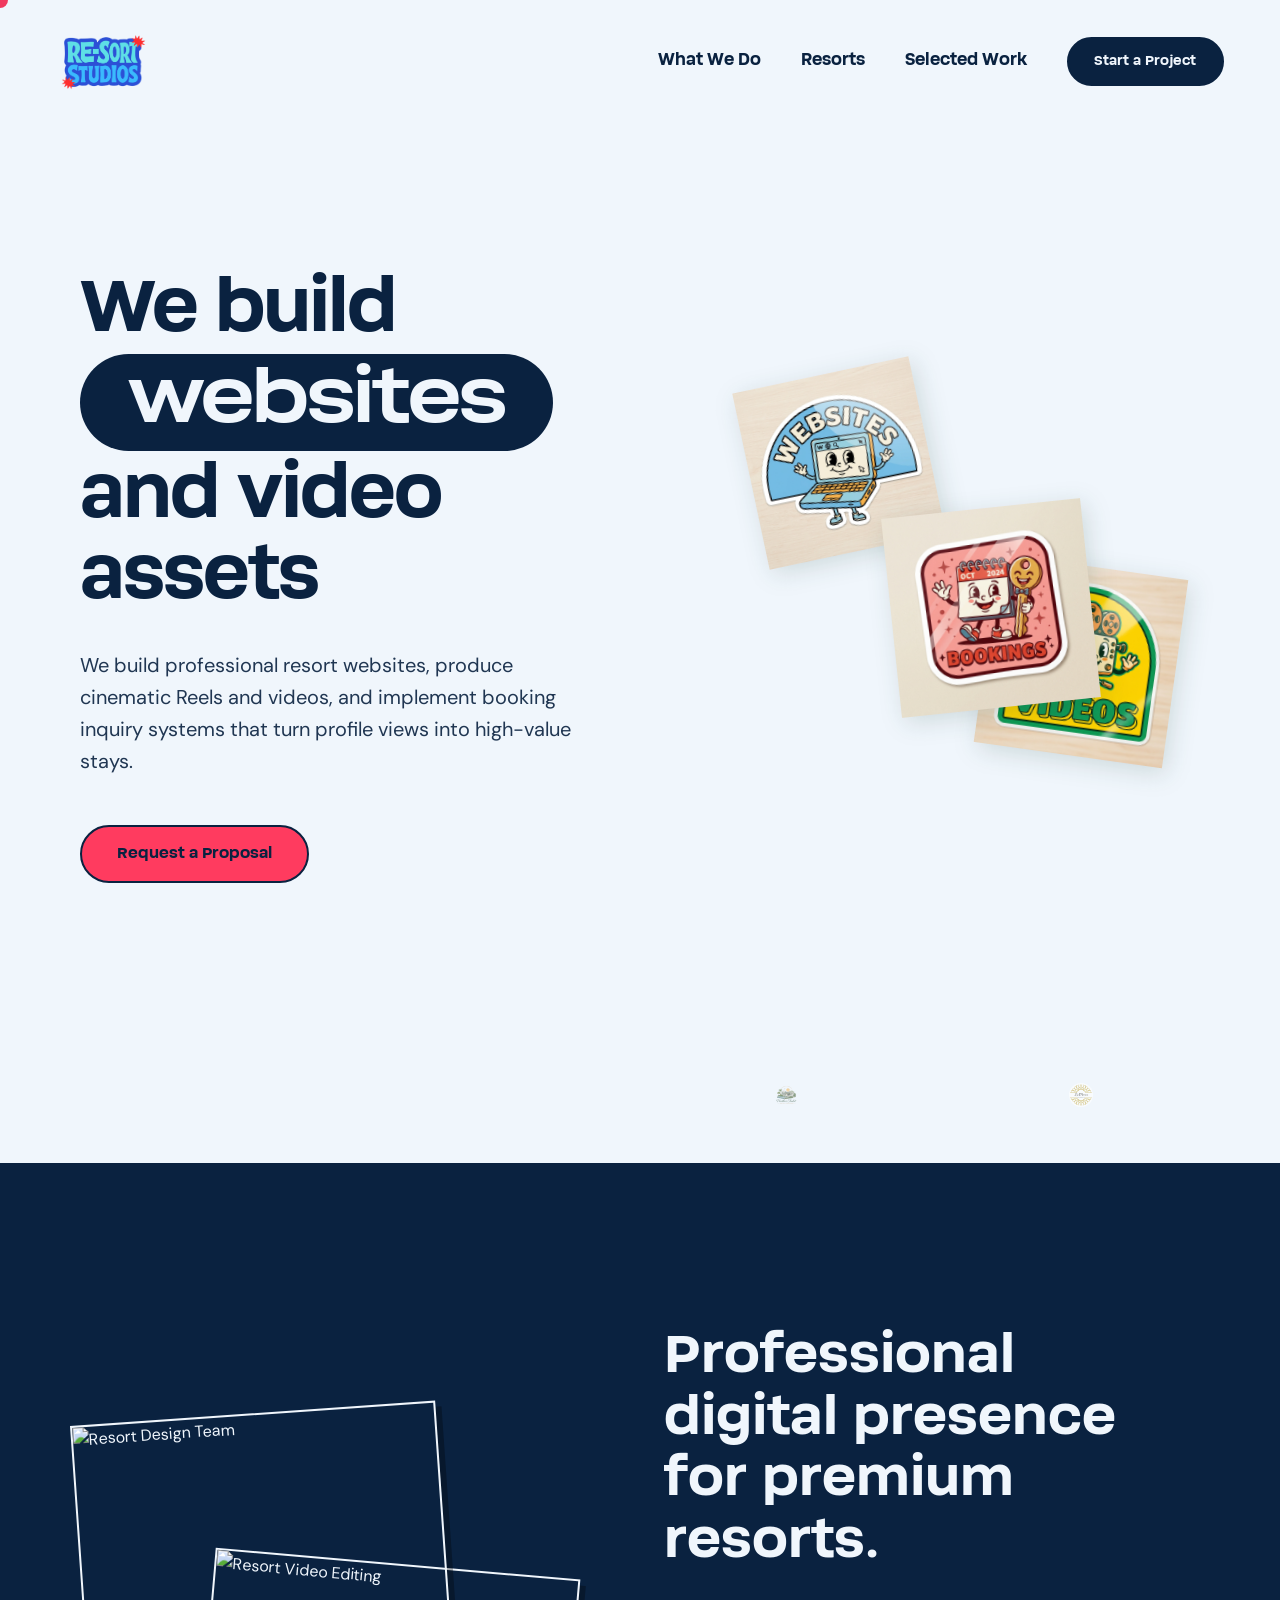
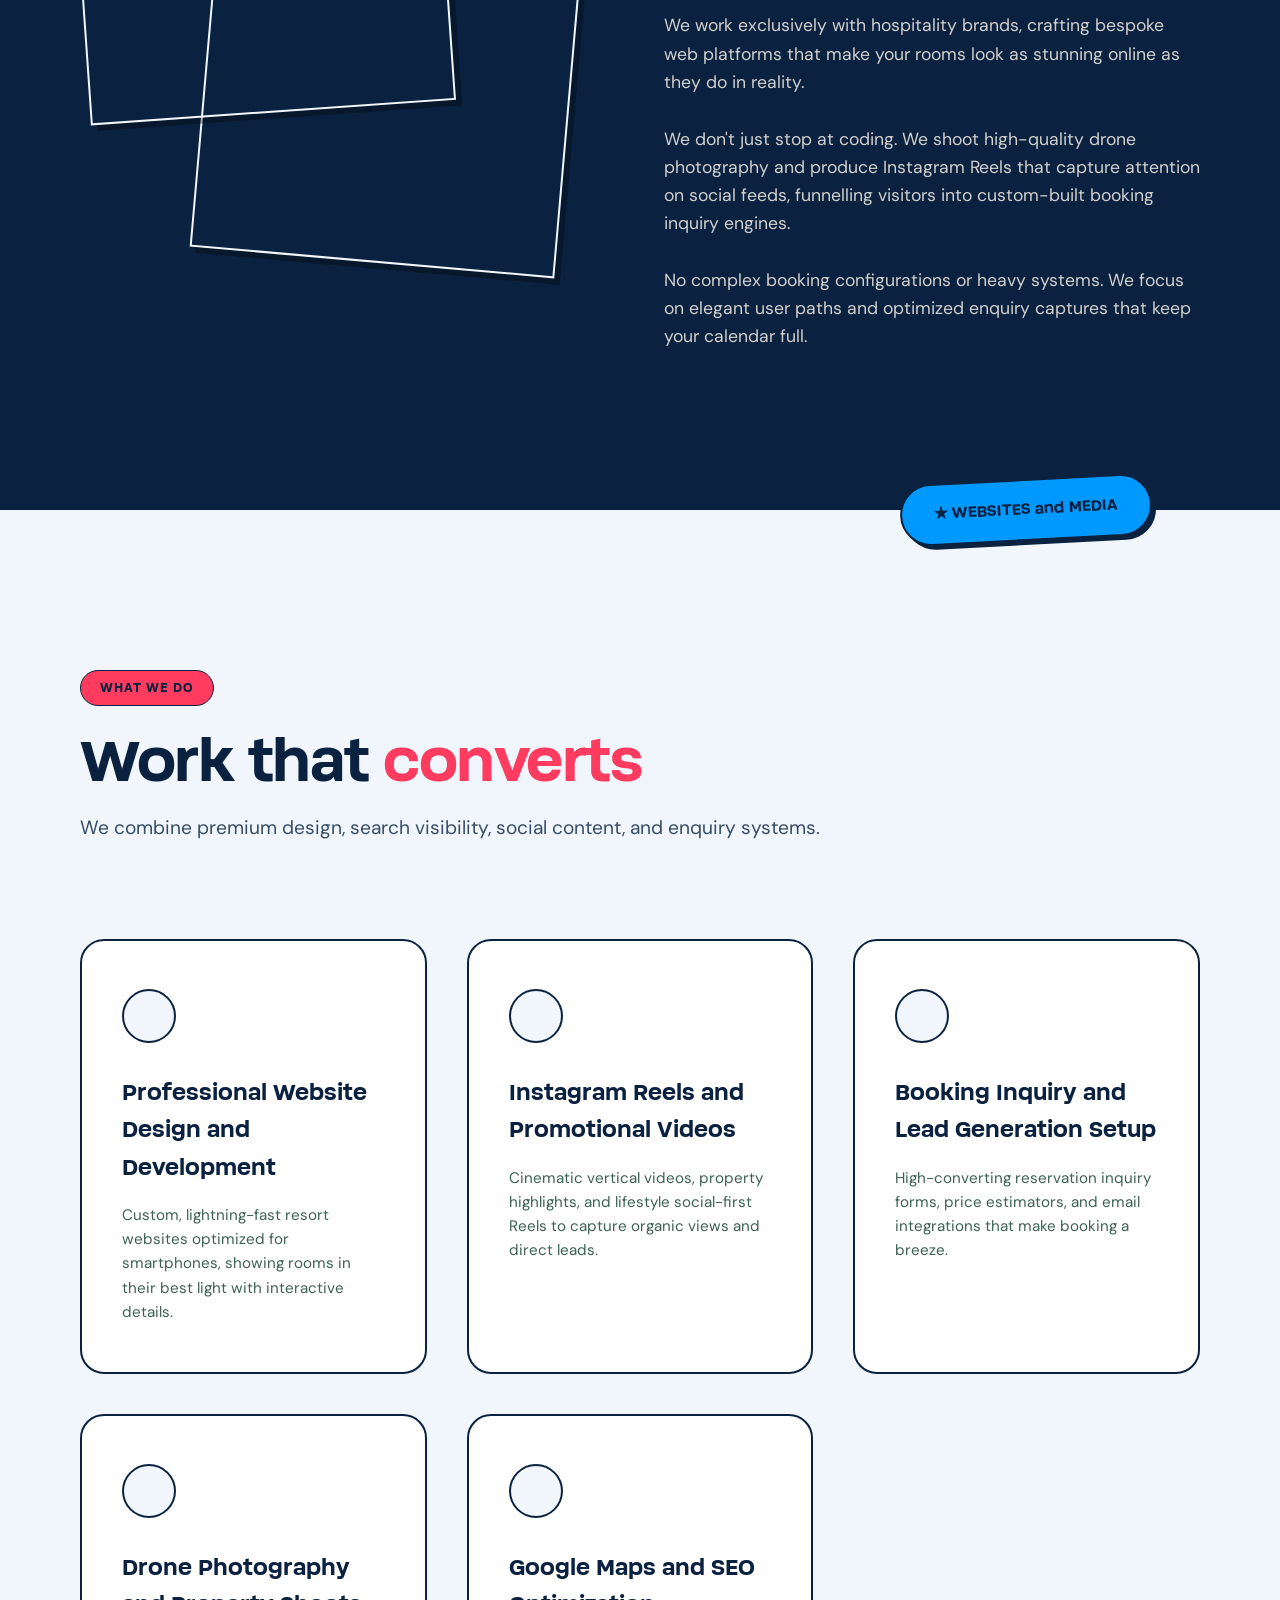
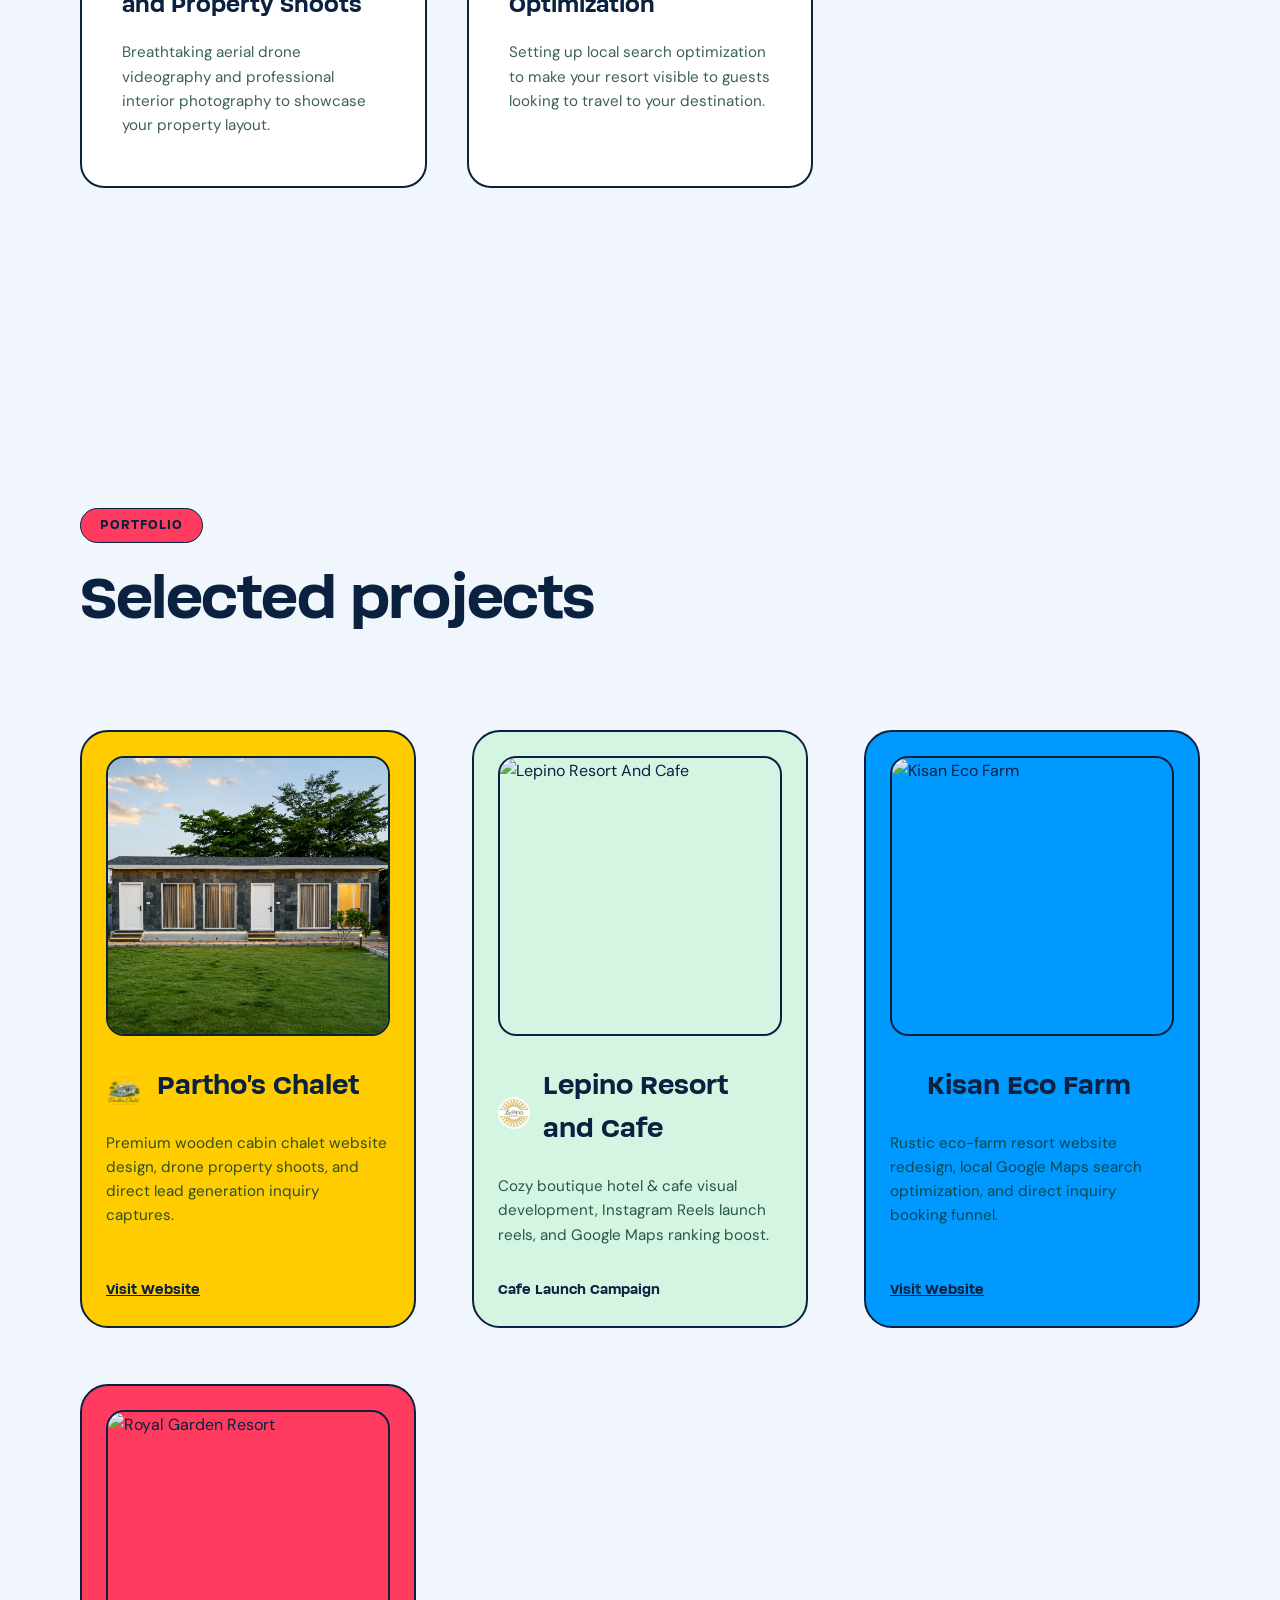
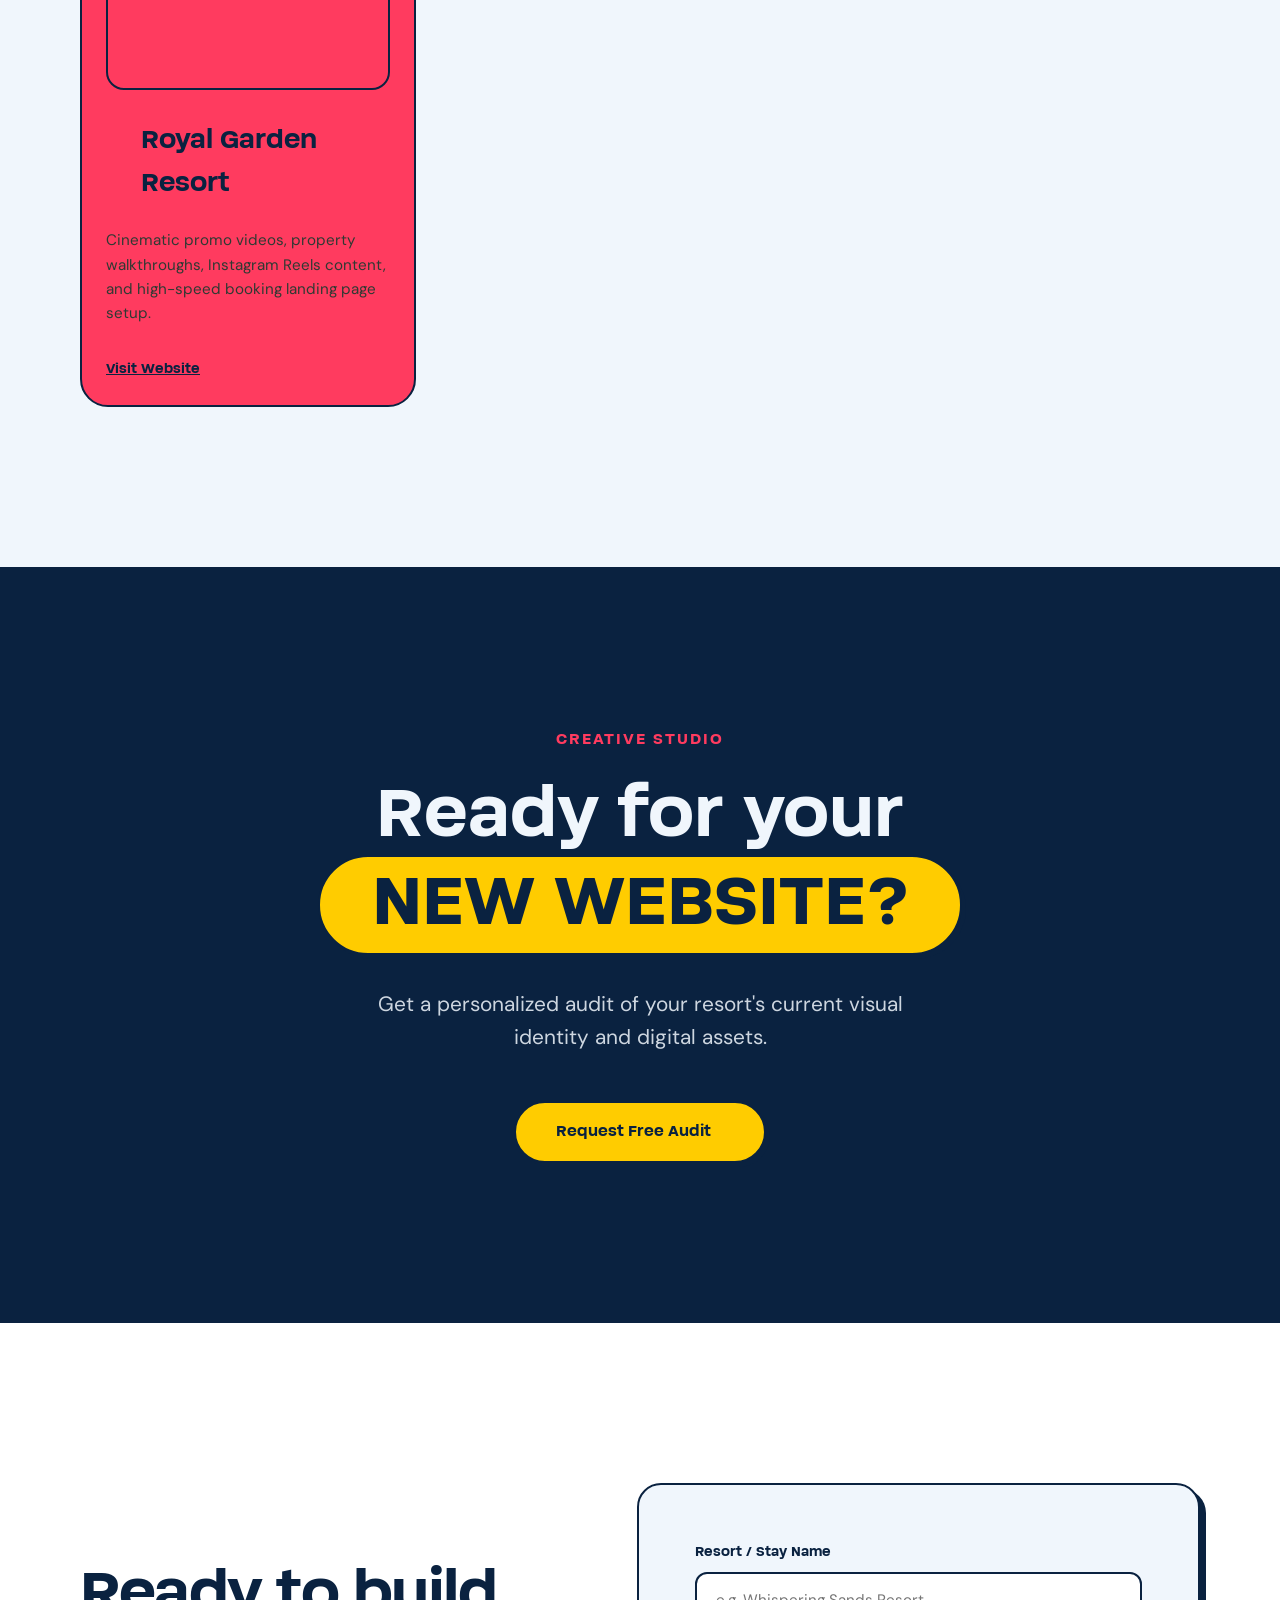
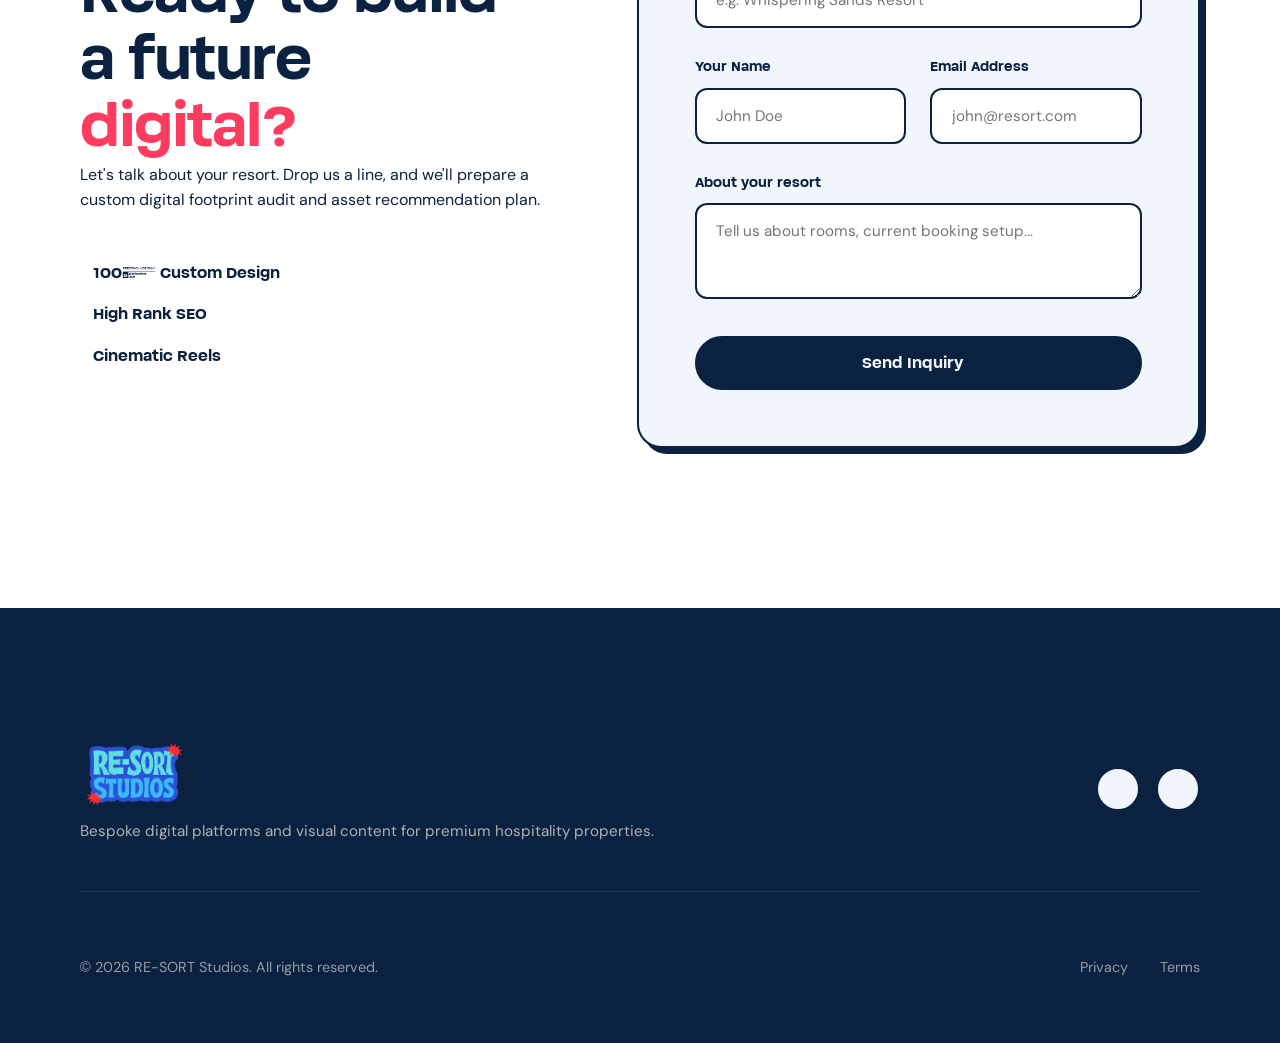
==== commit 06e79513: "feat: reorder projects with Partho's Chalet first, Lepino second, and update Partho's Chalet project" ====
--- a/index.html
+++ b/index.html
@@ -172,7 +172,41 @@
             </div>
             
             <div class="projects-grid">
-                <!-- Project 1: Kisan Eco Farm -->
+                <!-- Project 1: Partho's Chalet -->
+                <div class="project-card card-pink">
+                    <div class="project-card-inner">
+                        <div class="project-image-box">
+                            <img src="assets/parthos.jpg" alt="Partho's Chalet">
+                        </div>
+                        <div class="project-info">
+                            <div class="project-header-row">
+                                <img src="assets/pathos_chalet_logo.svg" alt="Partho's Chalet Logo" class="proj-brand-img">
+                                <h3 class="project-title">Partho's Chalet</h3>
+                            </div>
+                            <p class="project-tagline">Premium wooden cabin chalet website design, drone property shoots, and direct lead generation inquiry captures.</p>
+                            <a href="https://parthoschalet.com/" target="_blank" class="project-link-btn">Visit Website <i data-lucide="arrow-up-right"></i></a>
+                        </div>
+                    </div>
+                </div>
+
+                <!-- Project 2: Lepino Resort And Cafe -->
+                <div class="project-card card-green-light">
+                    <div class="project-card-inner">
+                        <div class="project-image-box">
+                            <img src="https://images.unsplash.com/photo-1554118811-1e0d58224f24?auto=format&fit=crop&w=800&q=80" alt="Lepino Resort And Cafe">
+                        </div>
+                        <div class="project-info">
+                            <div class="project-header-row">
+                                <img src="assets/le_pino_logo.jpg" alt="Lepino Resort Logo" class="proj-brand-img logo-round">
+                                <h3 class="project-title">Lepino Resort and Cafe</h3>
+                            </div>
+                            <p class="project-tagline">Cozy boutique hotel & cafe visual development, Instagram Reels launch reels, and Google Maps ranking boost.</p>
+                            <span class="project-link-btn">Cafe Launch Campaign</span>
+                        </div>
+                    </div>
+                </div>
+
+                <!-- Project 3: Kisan Eco Farm -->
                 <div class="project-card card-blue">
                     <div class="project-card-inner">
                         <div class="project-image-box">
@@ -189,7 +223,7 @@
                     </div>
                 </div>
 
-                <!-- Project 2: Royal Garden Resort -->
+                <!-- Project 4: Royal Garden Resort -->
                 <div class="project-card card-red">
                     <div class="project-card-inner">
                         <div class="project-image-box">
@@ -202,40 +236,6 @@
                             </div>
                             <p class="project-tagline">Cinematic promo videos, property walkthroughs, Instagram Reels content, and high-speed booking landing page setup.</p>
                             <a href="https://www.royalgardenresort.in/" target="_blank" class="project-link-btn">Visit Website <i data-lucide="arrow-up-right"></i></a>
-                        </div>
-                    </div>
-                </div>
-
-                <!-- Project 3: Partho's Chalet -->
-                <div class="project-card card-pink">
-                    <div class="project-card-inner">
-                        <div class="project-image-box">
-                            <img src="https://images.unsplash.com/photo-1566073771259-6a8506099945?auto=format&fit=crop&w=800&q=80" alt="Partho's Chalet">
-                        </div>
-                        <div class="project-info">
-                            <div class="project-header-row">
-                                <img src="assets/pathos_chalet_logo.svg" alt="Partho's Chalet Logo" class="proj-brand-img">
-                                <h3 class="project-title">Partho's Chalet</h3>
-                            </div>
-                            <p class="project-tagline">Premium wooden cabin chalet website design, drone property shoots, and direct lead generation inquiry captures.</p>
-                            <a href="https://parthoschalet.com/" target="_blank" class="project-link-btn">Visit Website <i data-lucide="arrow-up-right"></i></a>
-                        </div>
-                    </div>
-                </div>
-
-                <!-- Project 4: Lepino Resort And Cafe -->
-                <div class="project-card card-green-light">
-                    <div class="project-card-inner">
-                        <div class="project-image-box">
-                            <img src="https://images.unsplash.com/photo-1554118811-1e0d58224f24?auto=format&fit=crop&w=800&q=80" alt="Lepino Resort And Cafe">
-                        </div>
-                        <div class="project-info">
-                            <div class="project-header-row">
-                                <img src="assets/le_pino_logo.jpg" alt="Lepino Resort Logo" class="proj-brand-img logo-round">
-                                <h3 class="project-title">Lepino Resort and Cafe</h3>
-                            </div>
-                            <p class="project-tagline">Cozy boutique hotel & cafe visual development, Instagram Reels launch reels, and Google Maps ranking boost.</p>
-                            <span class="project-link-btn">Cafe Launch Campaign</span>
                         </div>
                     </div>
                 </div>
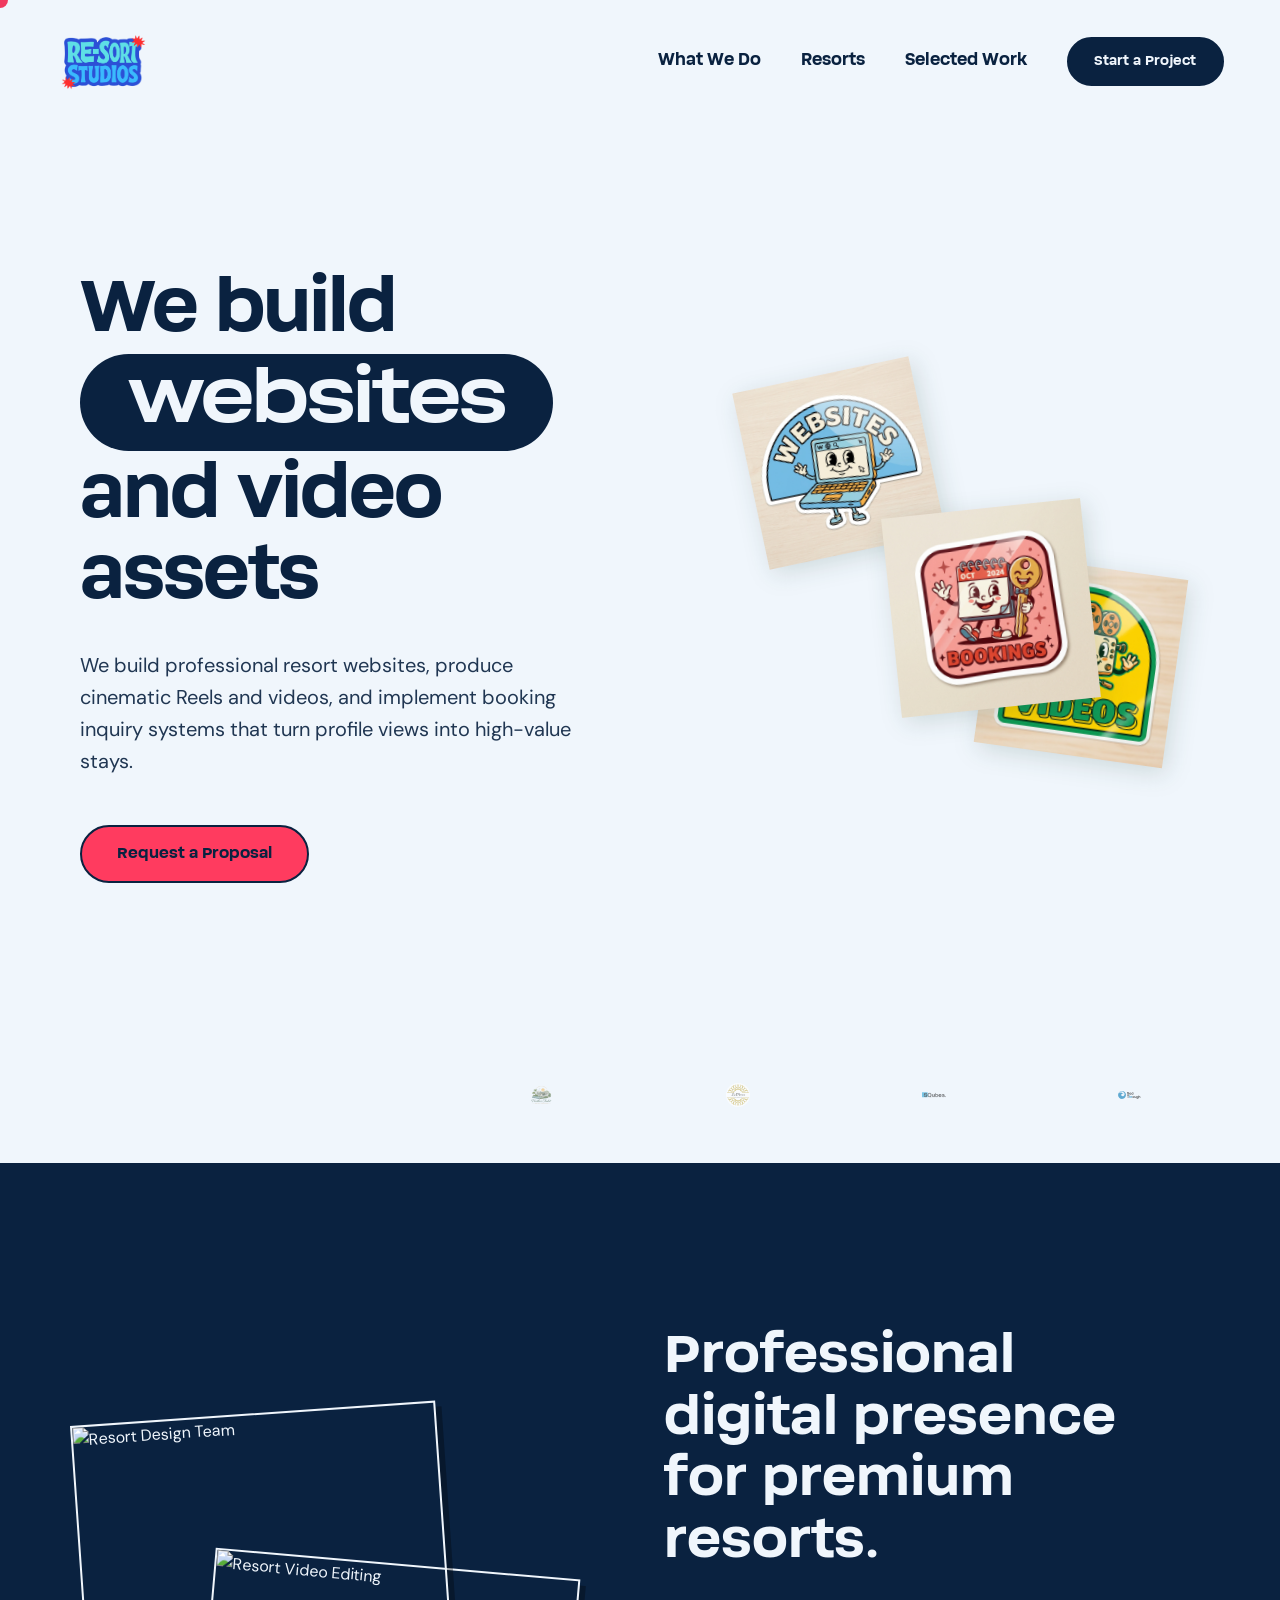
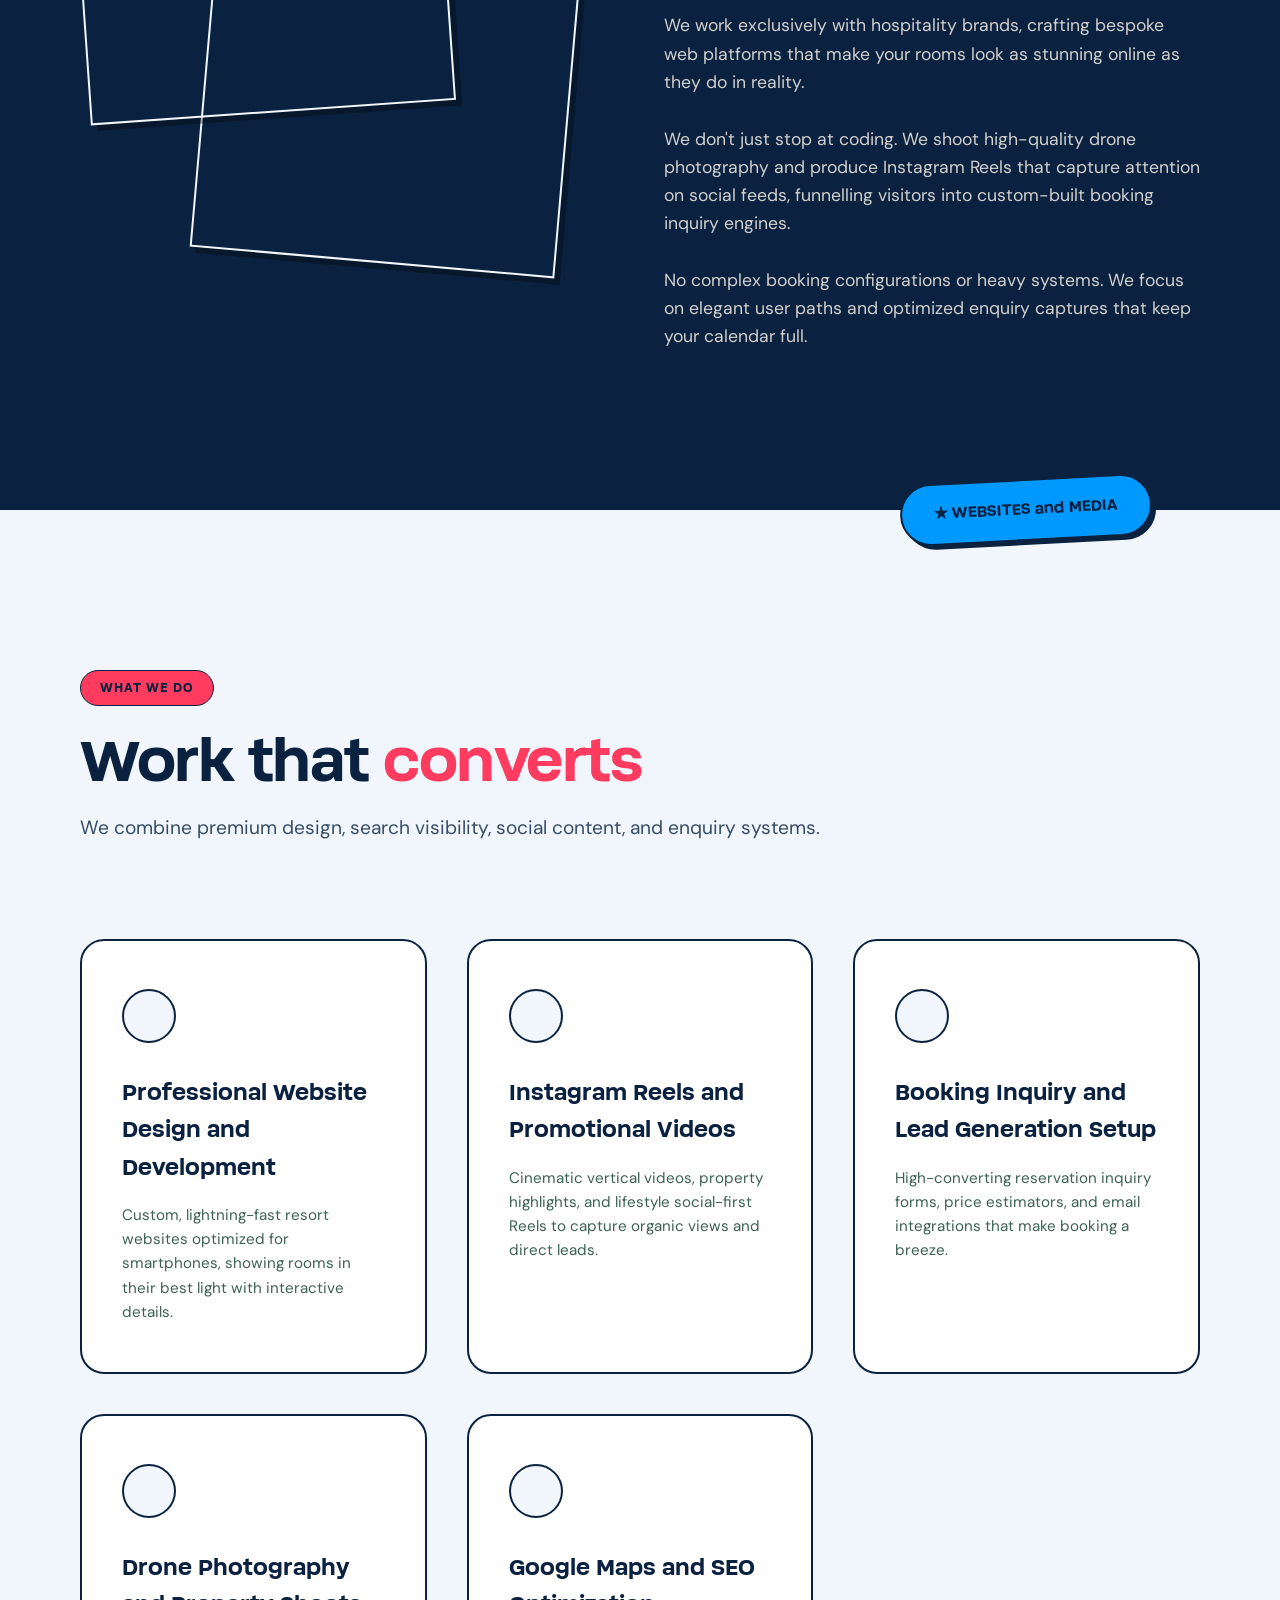
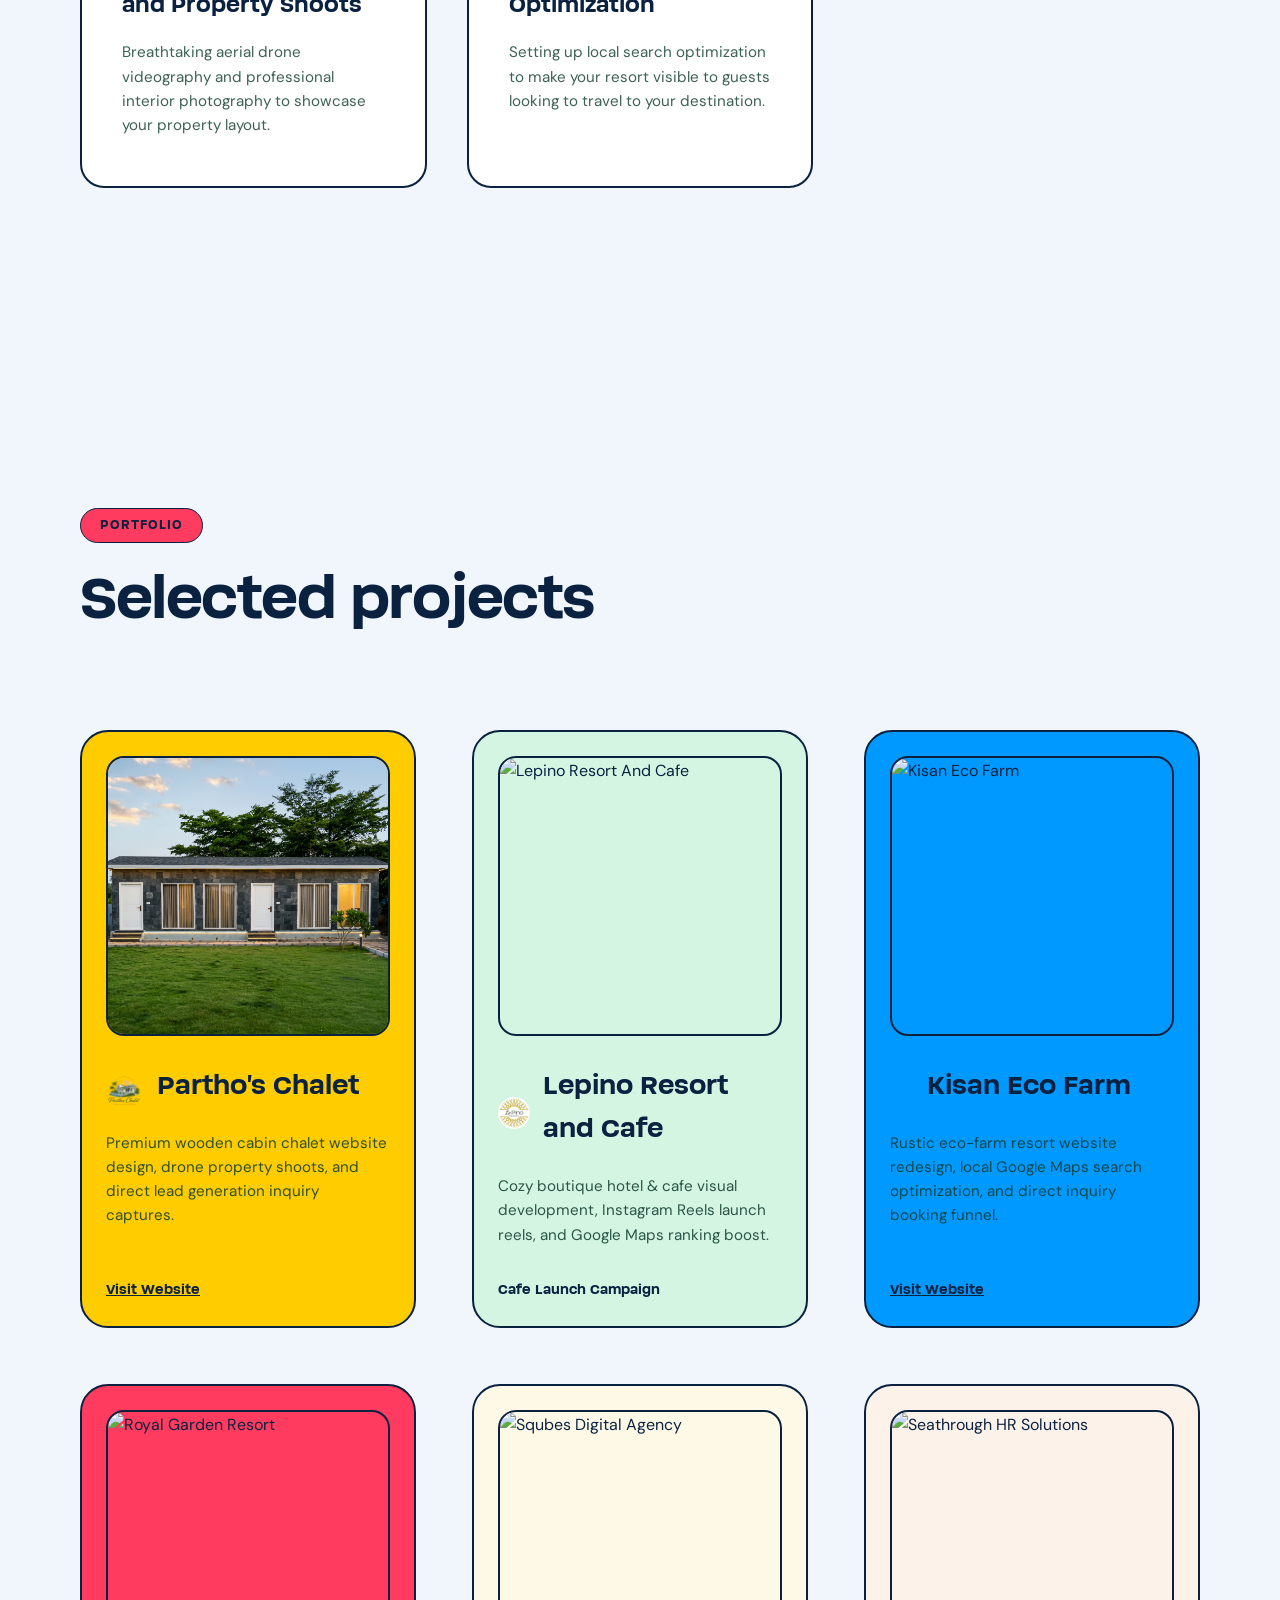
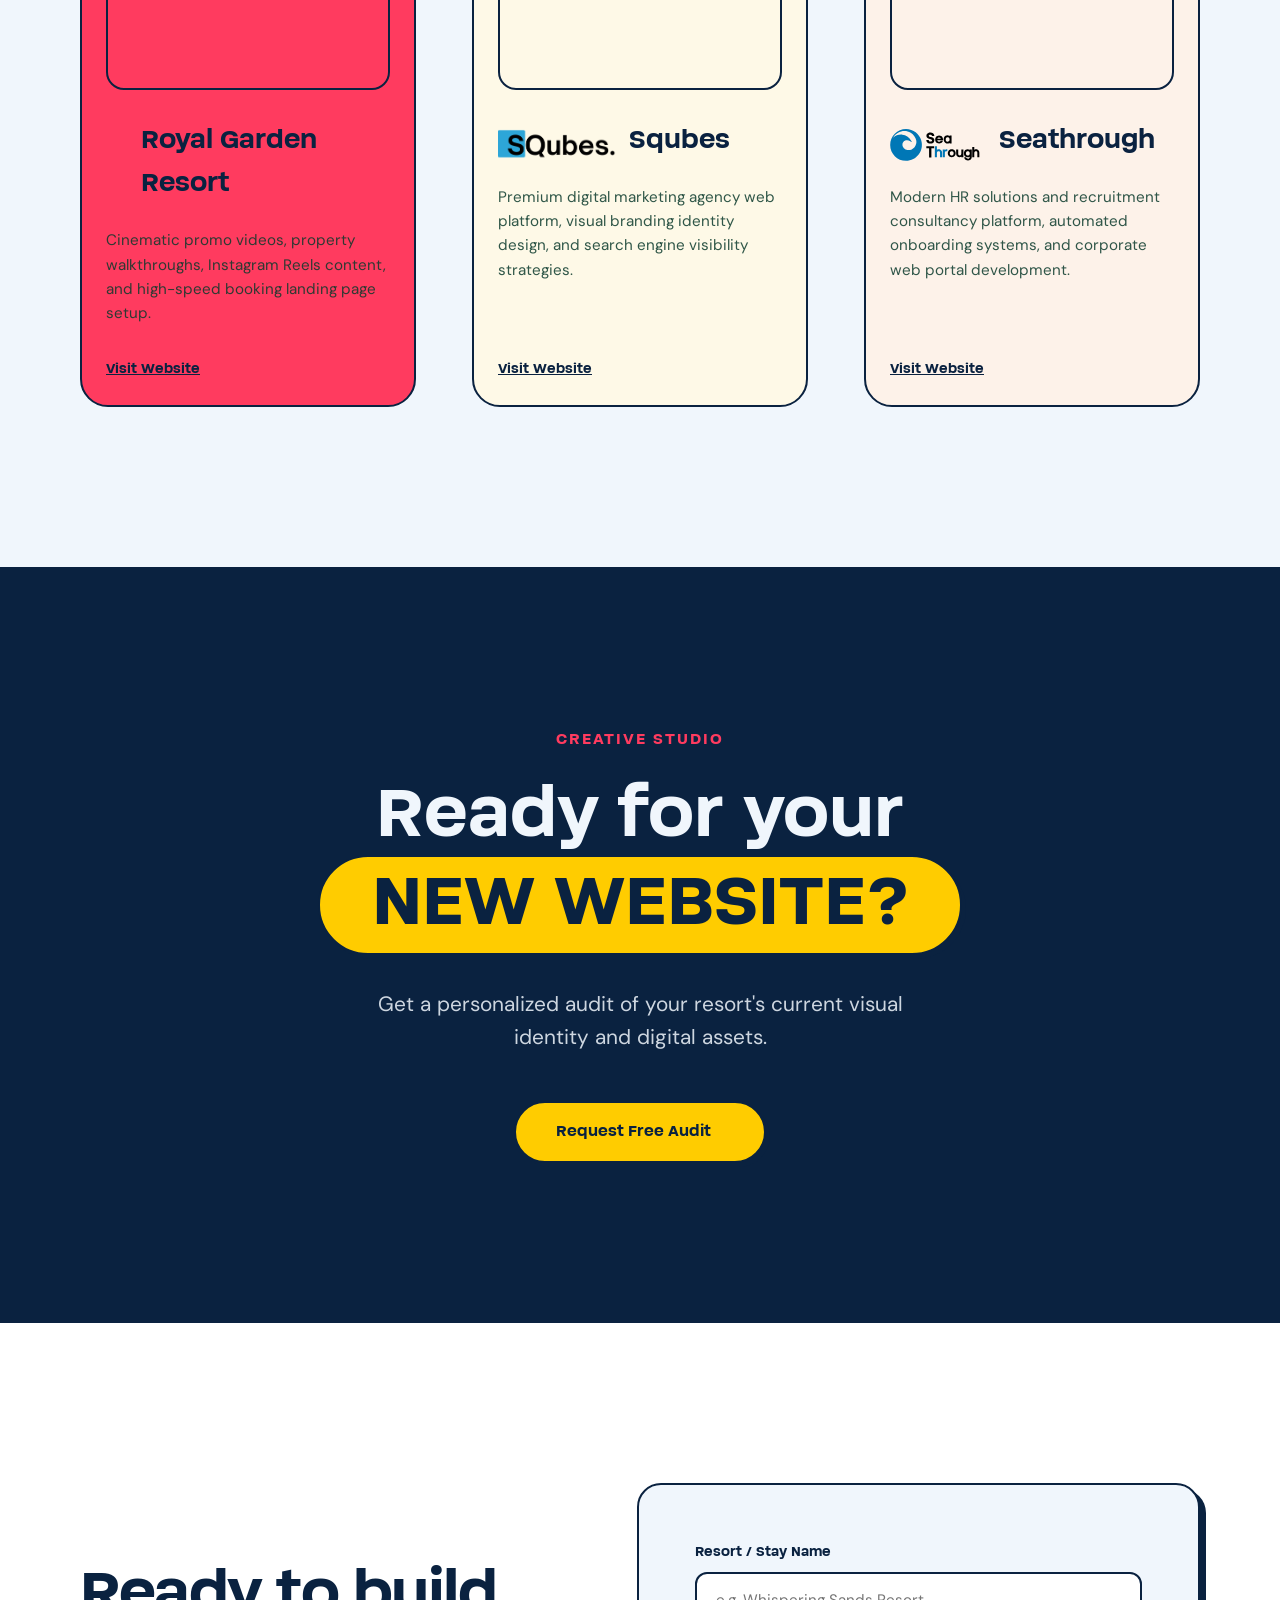
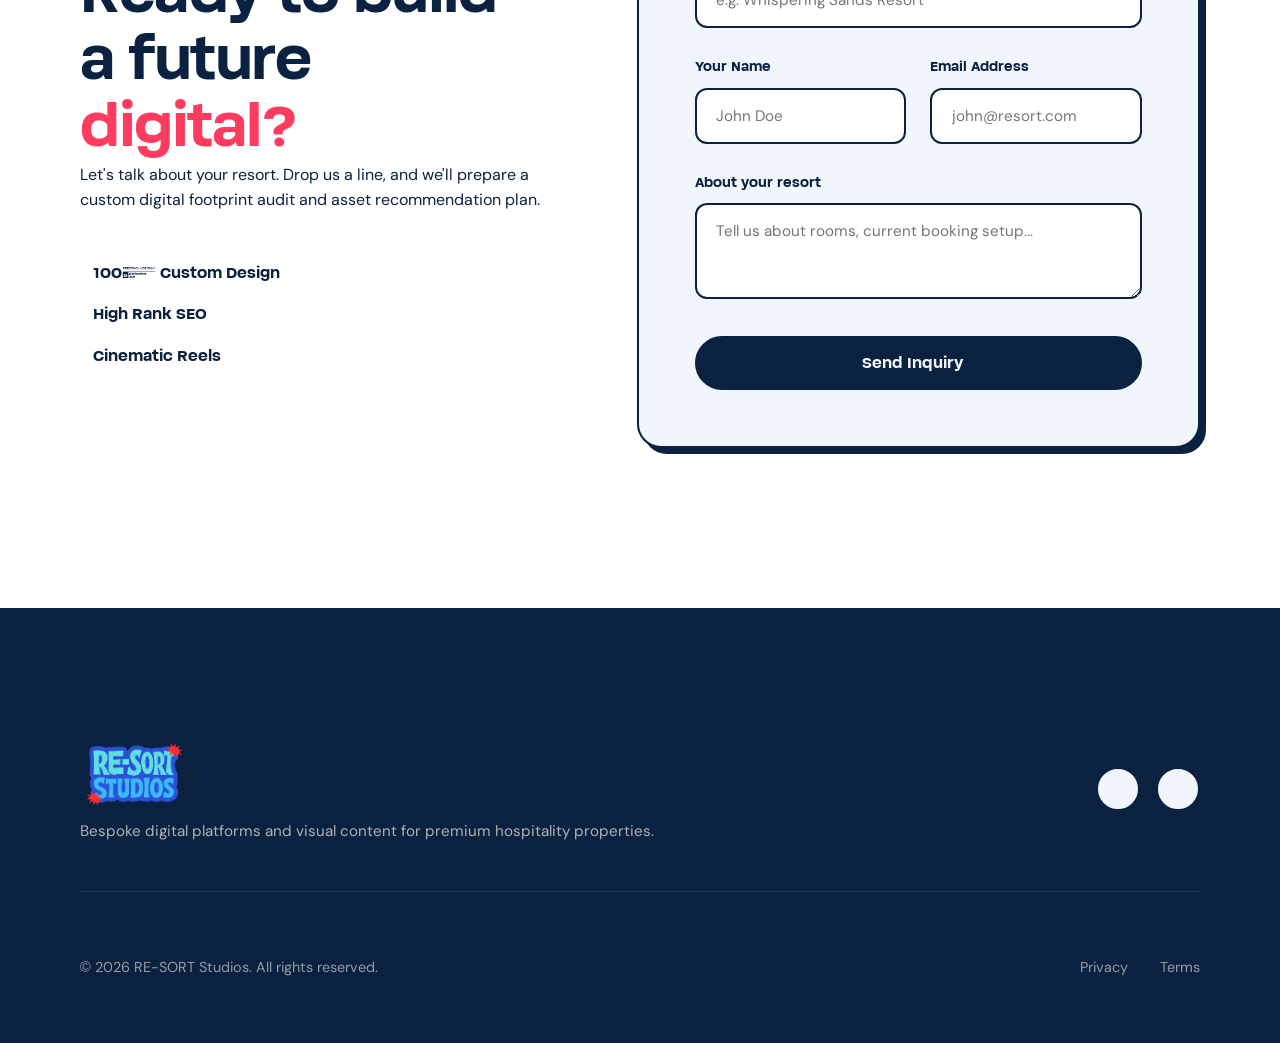
==== commit 80d4f015: "Add styling and info for Squbes (Digital Marketing Agency) and Seathrough (HR Solutions) cards and l" ====
--- a/index.html
+++ b/index.html
@@ -80,6 +80,14 @@
                 <div class="brand-strip-item" title="Lepino Resort and Cafe">
                     <img src="assets/le_pino_logo.jpg" alt="Lepino Resort Logo" class="brand-logo-img logo-round">
                 </div>
+                <!-- Squbes Logo -->
+                <a href="https://squbes.in/" target="_blank" class="brand-strip-item" title="Squbes">
+                    <img src="assets/squbes.png" alt="Squbes Logo" class="brand-logo-img invert-logo">
+                </a>
+                <!-- Seathrough Logo -->
+                <a href="https://www.seathrough.in/" target="_blank" class="brand-strip-item" title="Seathrough">
+                    <img src="assets/seathrough.svg" alt="Seathrough Logo" class="brand-logo-img">
+                </a>
             </div>
         </div>
     </section>
@@ -236,6 +244,40 @@
                             </div>
                             <p class="project-tagline">Cinematic promo videos, property walkthroughs, Instagram Reels content, and high-speed booking landing page setup.</p>
                             <a href="https://www.royalgardenresort.in/" target="_blank" class="project-link-btn">Visit Website <i data-lucide="arrow-up-right"></i></a>
+                        </div>
+                    </div>
+                </div>
+
+                <!-- Project 5: Squbes -->
+                <div class="project-card card-yellow-light">
+                    <div class="project-card-inner">
+                        <div class="project-image-box">
+                            <img src="https://images.unsplash.com/photo-1460925895917-afdab827c52f?auto=format&fit=crop&w=800&q=80" alt="Squbes Digital Agency">
+                        </div>
+                        <div class="project-info">
+                            <div class="project-header-row">
+                                <img src="assets/squbes.png" alt="Squbes Logo" class="proj-brand-img invert-logo">
+                                <h3 class="project-title">Squbes</h3>
+                            </div>
+                            <p class="project-tagline">Premium digital marketing agency web platform, visual branding identity design, and search engine visibility strategies.</p>
+                            <a href="https://squbes.in/" target="_blank" class="project-link-btn">Visit Website <i data-lucide="arrow-up-right"></i></a>
+                        </div>
+                    </div>
+                </div>
+
+                <!-- Project 6: Seathrough -->
+                <div class="project-card card-peach-light">
+                    <div class="project-card-inner">
+                        <div class="project-image-box">
+                            <img src="https://images.unsplash.com/photo-1522071820081-009f0129c71c?auto=format&fit=crop&w=800&q=80" alt="Seathrough HR Solutions">
+                        </div>
+                        <div class="project-info">
+                            <div class="project-header-row">
+                                <img src="assets/seathrough.svg" alt="Seathrough Logo" class="proj-brand-img">
+                                <h3 class="project-title">Seathrough</h3>
+                            </div>
+                            <p class="project-tagline">Modern HR solutions and recruitment consultancy platform, automated onboarding systems, and corporate web portal development.</p>
+                            <a href="https://www.seathrough.in/" target="_blank" class="project-link-btn">Visit Website <i data-lucide="arrow-up-right"></i></a>
                         </div>
                     </div>
                 </div>
--- a/index.css
+++ b/index.css
@@ -577,6 +577,15 @@
 .card-green-light {
     background-color: #D5F5E3; /* light green */
 }
+.card-yellow-light {
+    background-color: #FEF9E7; /* soft pastel yellow */
+}
+.card-peach-light {
+    background-color: #FDF2E9; /* soft pastel peach */
+}
+.invert-logo {
+    filter: invert(1);
+}
 
 .project-header-row {
     display: flex;
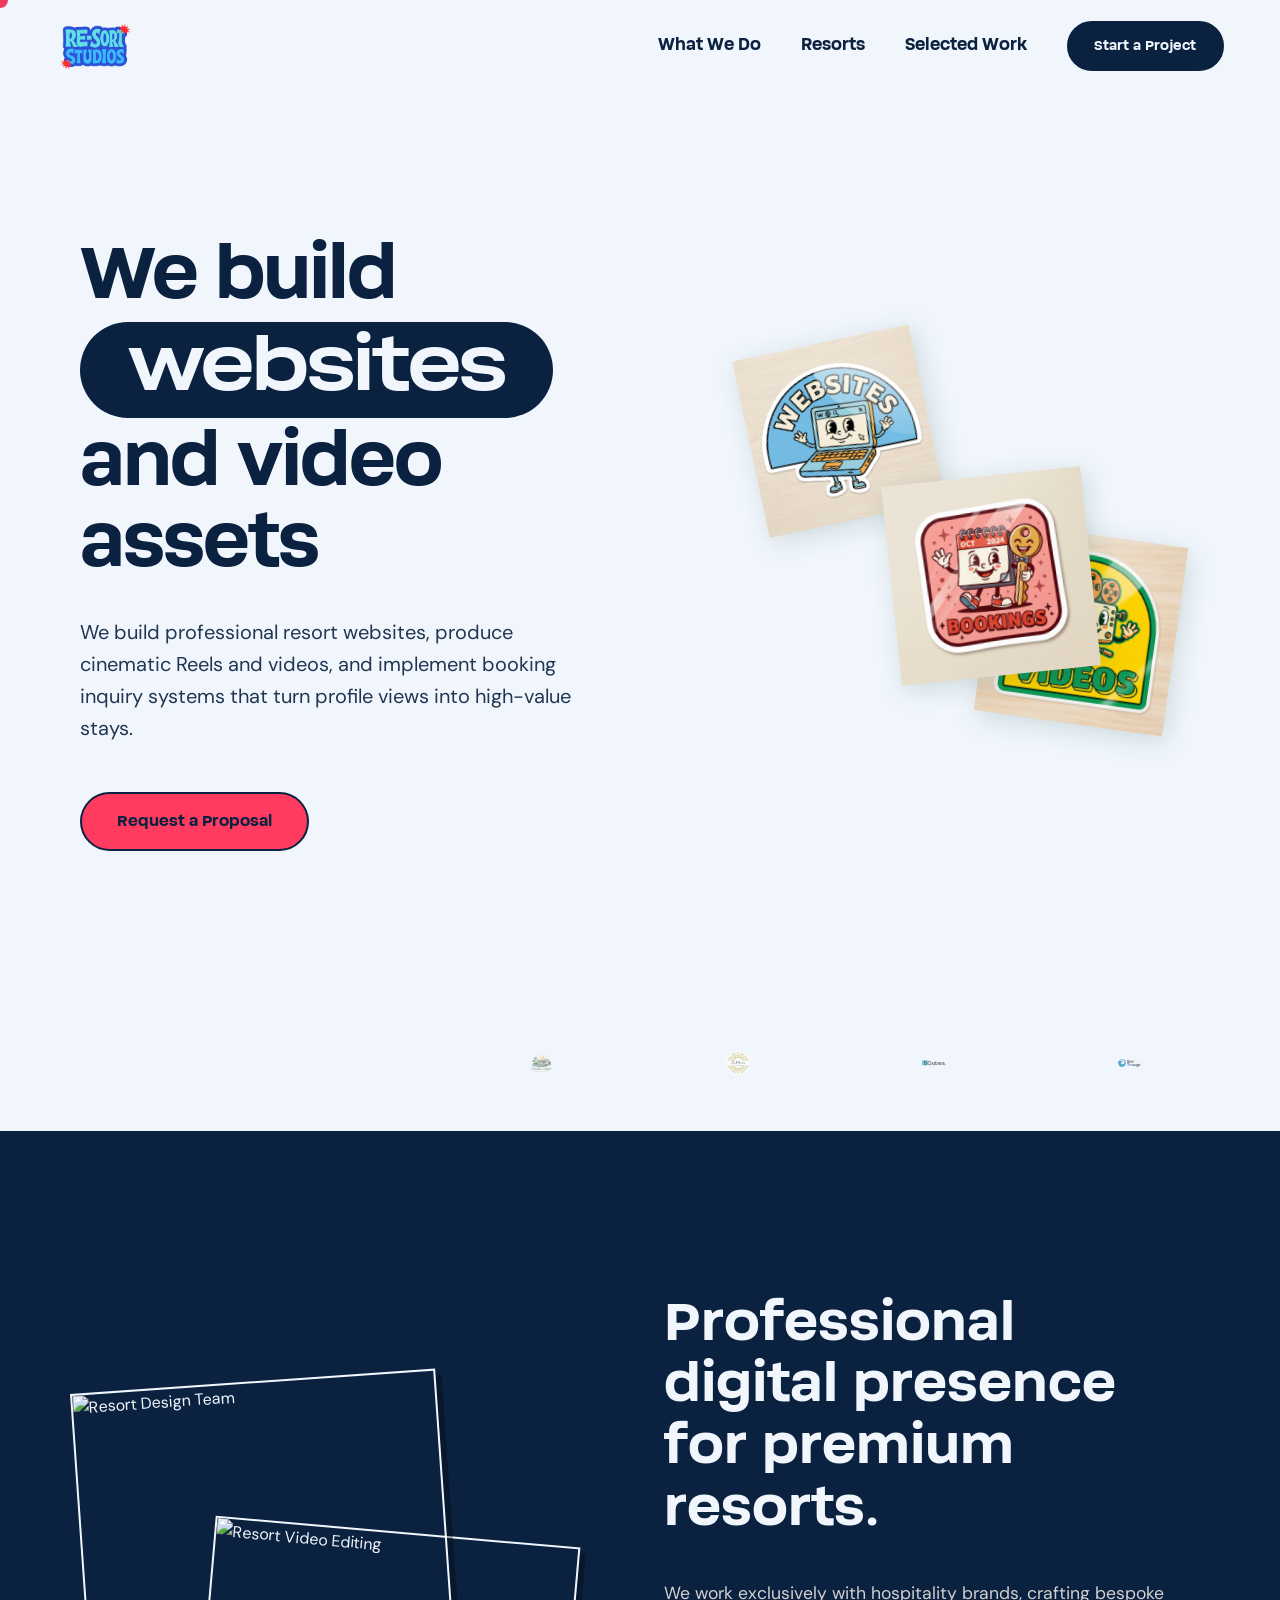
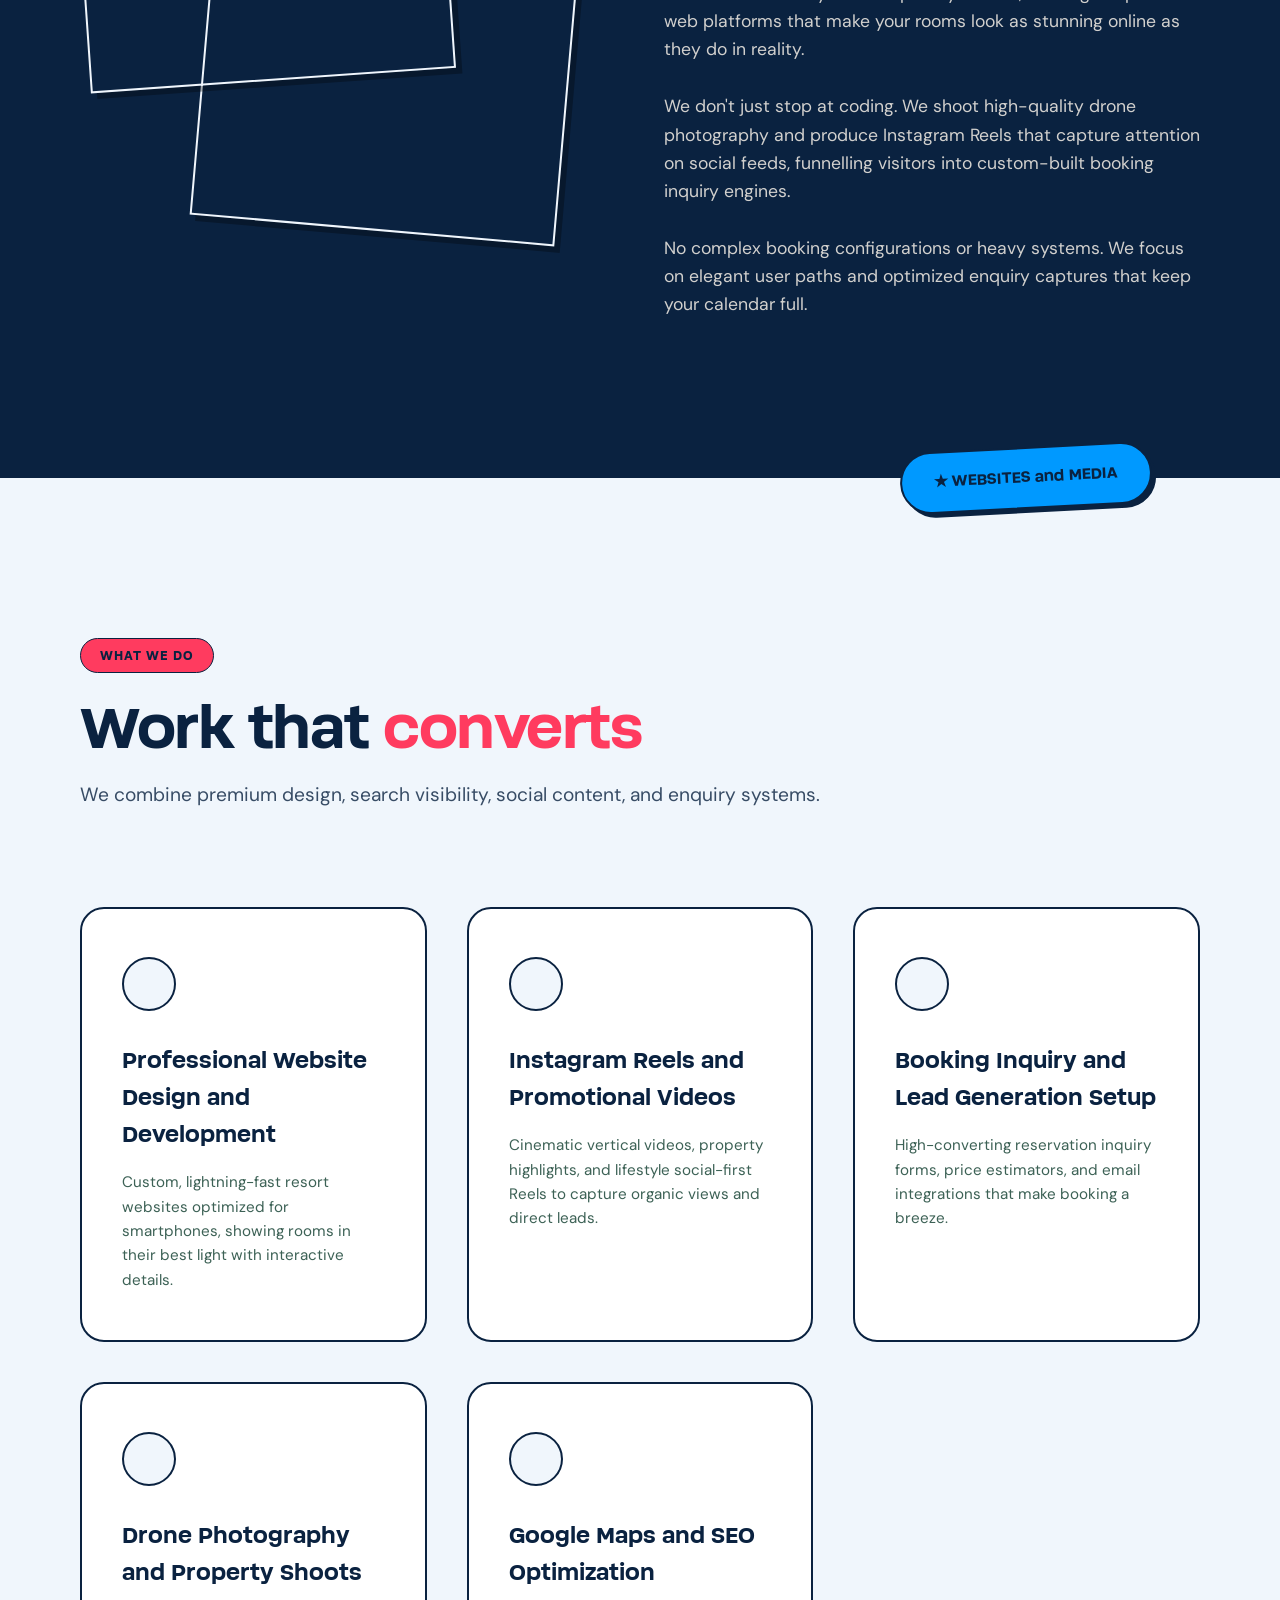
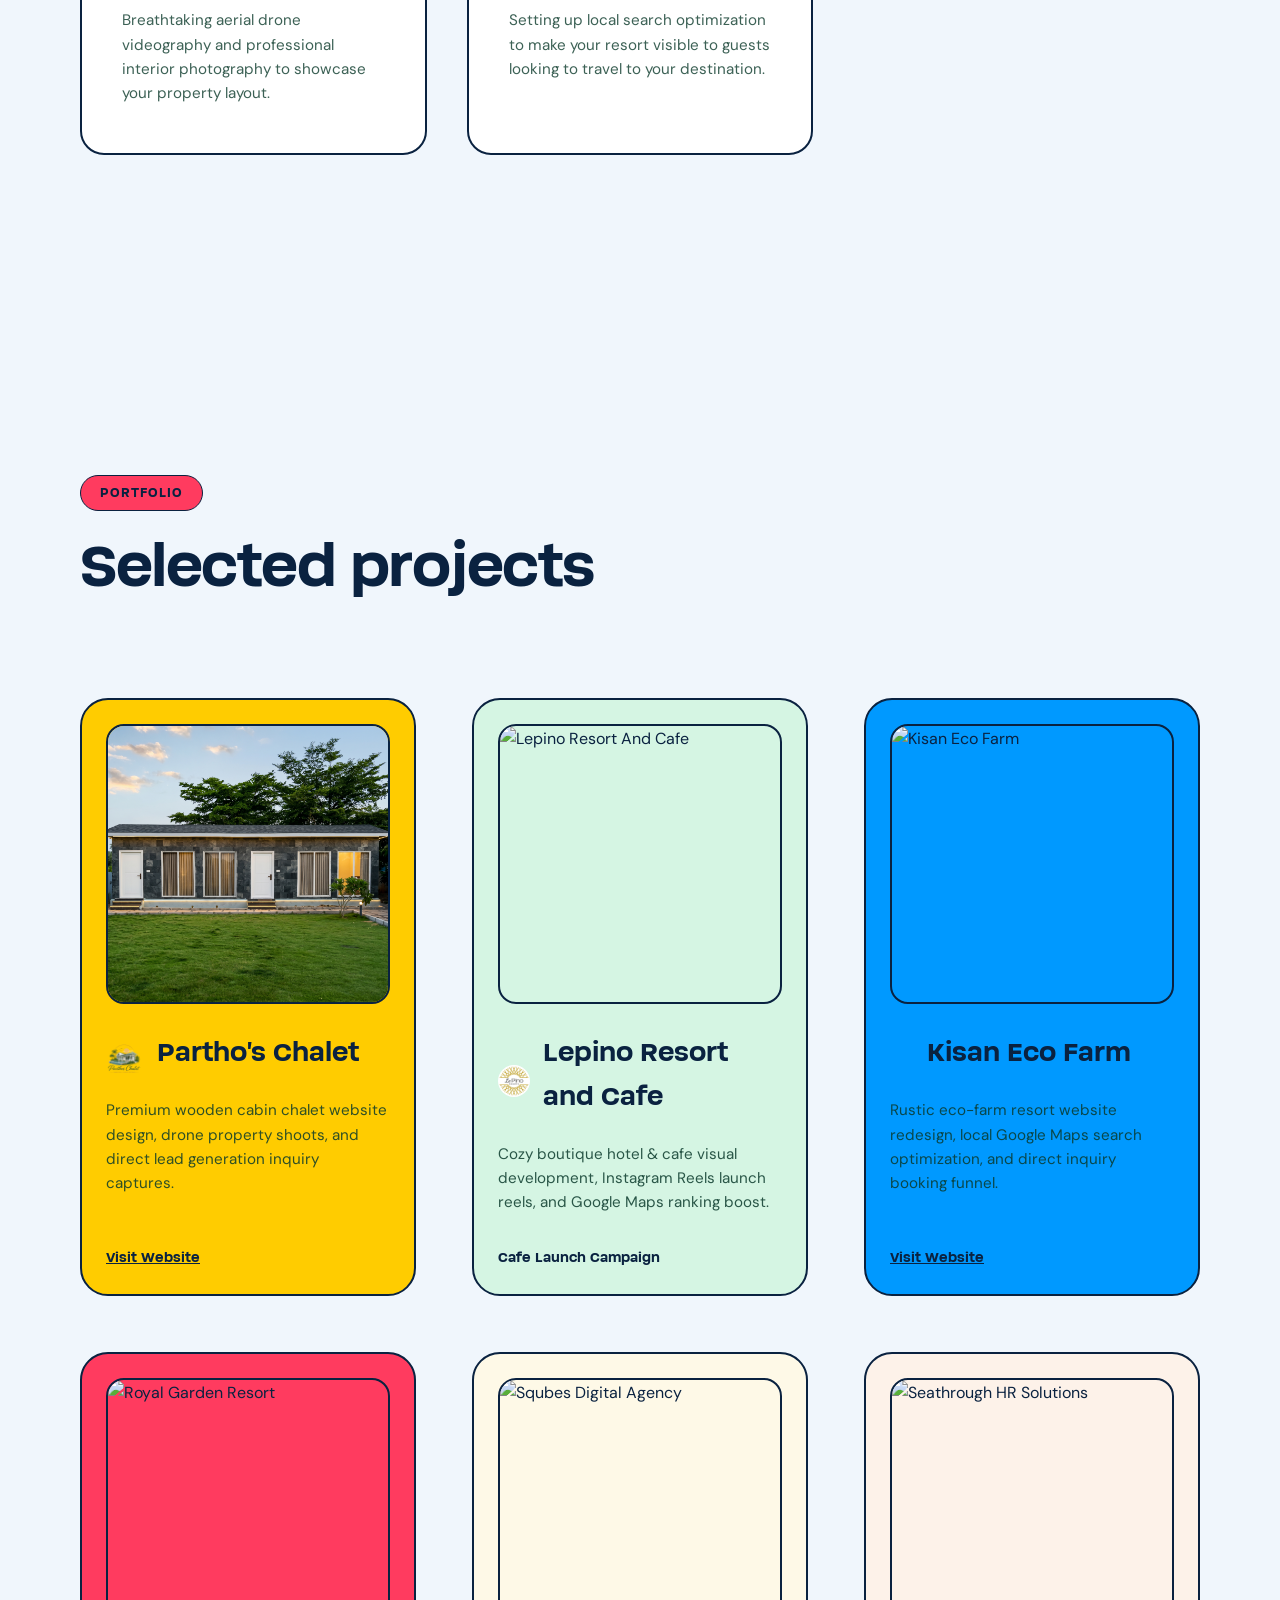
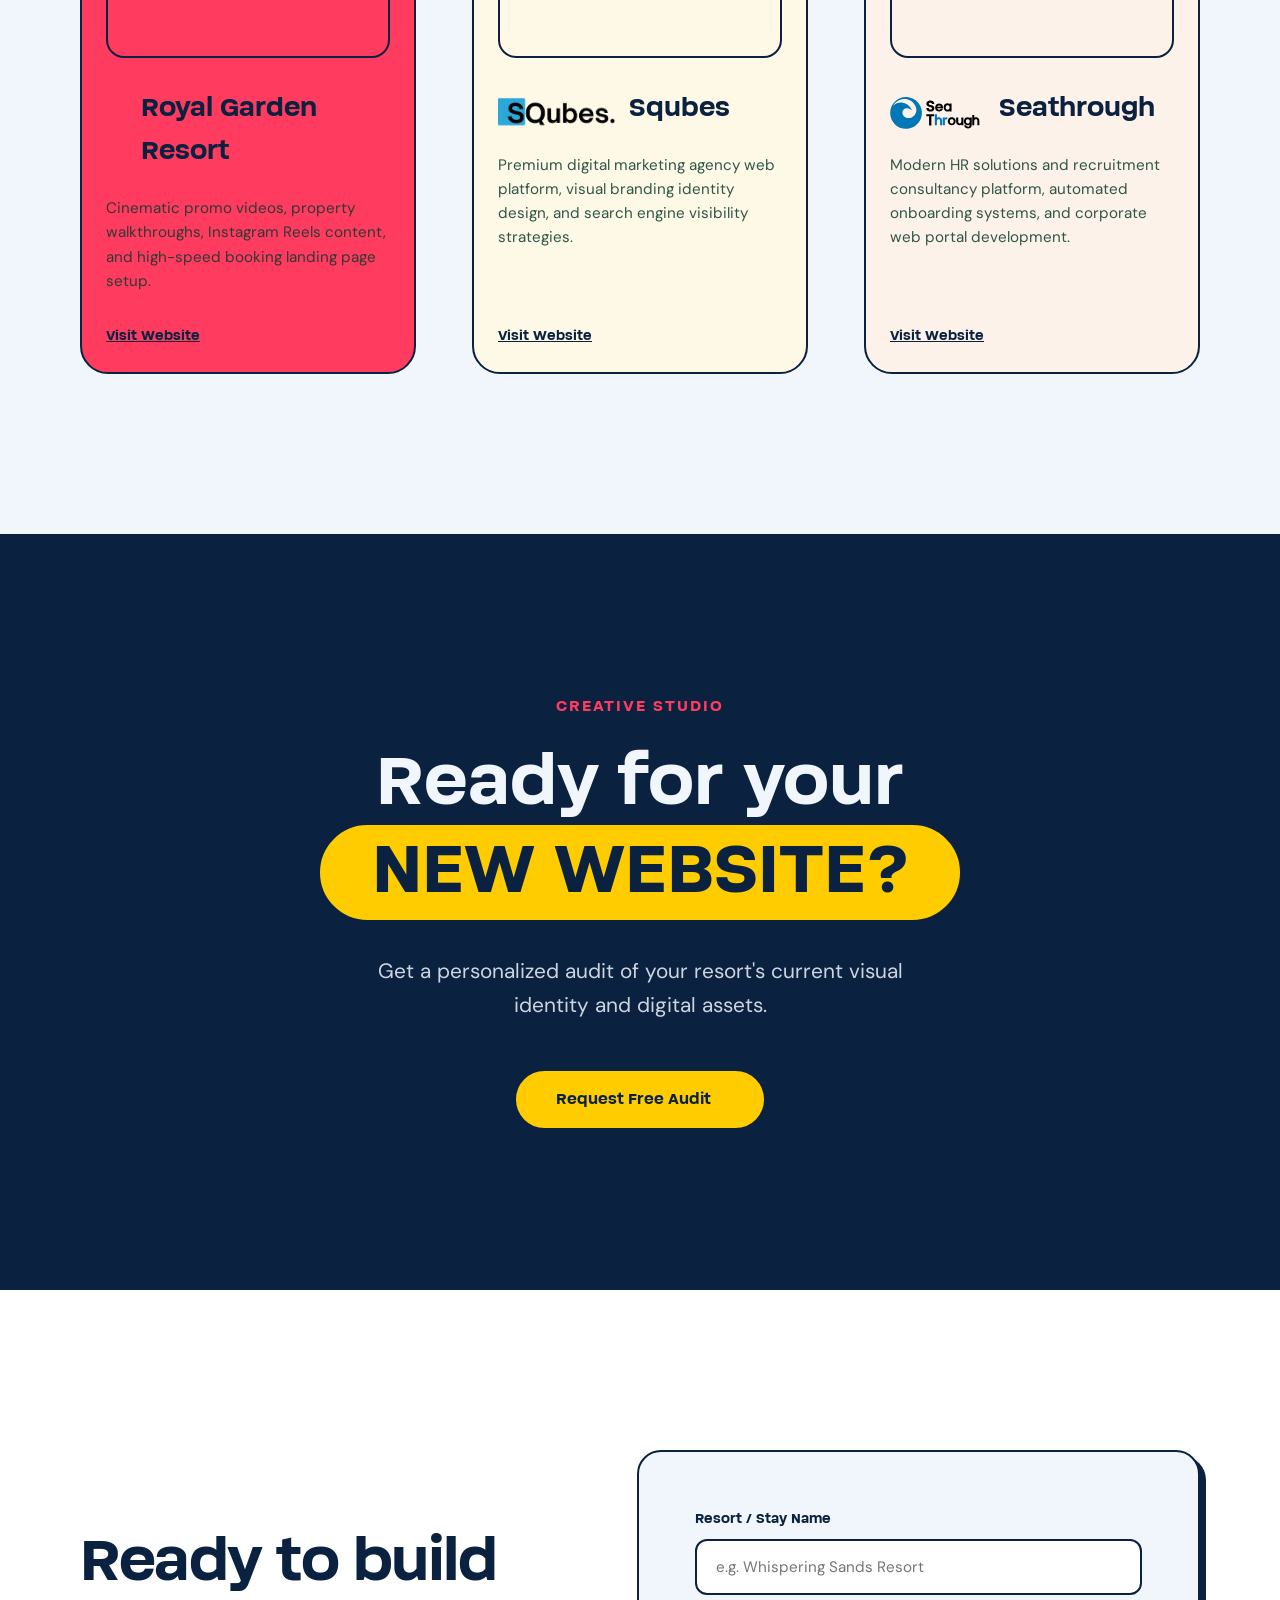
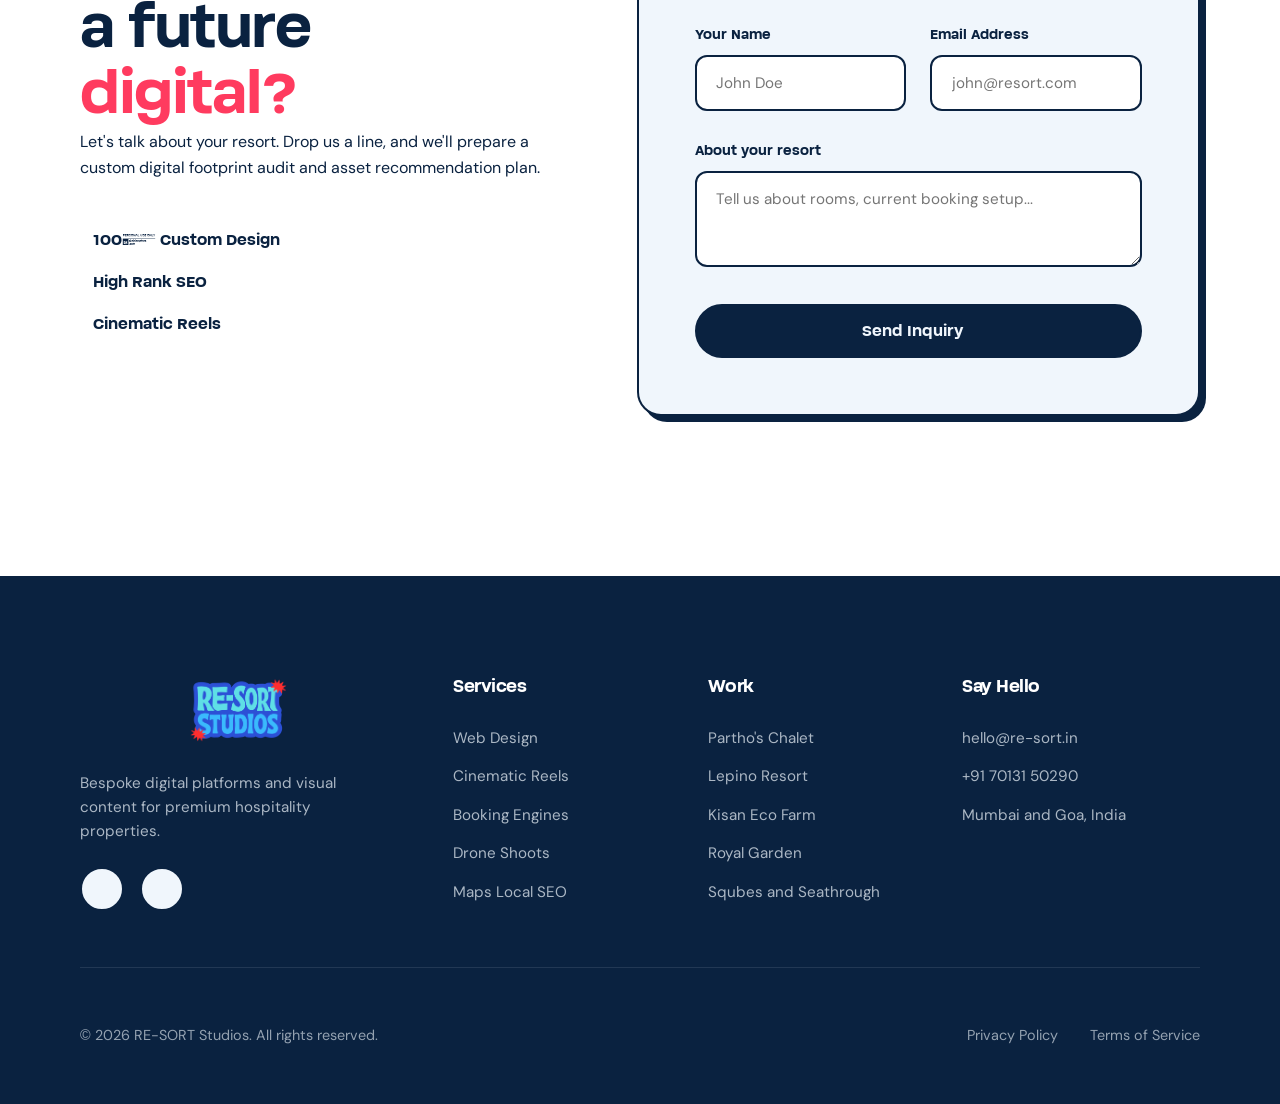
==== commit 908b6efc: "Reduce header height, remove bottom border, and add proper multi-column footer" ====
--- a/index.html
+++ b/index.html
@@ -348,21 +348,50 @@
     <!-- Footer -->
     <footer class="footer">
         <div class="container footer-container">
-            <div class="footer-top">
-                <div class="footer-brand">
+            <div class="footer-grid">
+                <div class="footer-col brand-col">
                     <img src="assets/logo.png" alt="RE-SORT Logo" class="footer-logo-img">
-                    <p>Bespoke digital platforms and visual content for premium hospitality properties.</p>
-                </div>
-                <div class="footer-social-stickers">
-                    <a href="#" class="social-sticker"><i data-lucide="linkedin"></i></a>
-                    <a href="#" class="social-sticker"><i data-lucide="instagram"></i></a>
-                </div>
-            </div>
+                    <p class="brand-desc">Bespoke digital platforms and visual content for premium hospitality properties.</p>
+                    <div class="footer-social-stickers">
+                        <a href="#" class="social-sticker"><i data-lucide="linkedin"></i></a>
+                        <a href="#" class="social-sticker"><i data-lucide="instagram"></i></a>
+                    </div>
+                </div>
+                <div class="footer-col">
+                    <h4 class="footer-title">Services</h4>
+                    <ul class="footer-list">
+                        <li><a href="#services">Web Design</a></li>
+                        <li><a href="#services">Cinematic Reels</a></li>
+                        <li><a href="#services">Booking Engines</a></li>
+                        <li><a href="#services">Drone Shoots</a></li>
+                        <li><a href="#services">Maps Local SEO</a></li>
+                    </ul>
+                </div>
+                <div class="footer-col">
+                    <h4 class="footer-title">Work</h4>
+                    <ul class="footer-list">
+                        <li><a href="#projects">Partho's Chalet</a></li>
+                        <li><a href="#projects">Lepino Resort</a></li>
+                        <li><a href="#projects">Kisan Eco Farm</a></li>
+                        <li><a href="#projects">Royal Garden</a></li>
+                        <li><a href="#projects">Squbes and Seathrough</a></li>
+                    </ul>
+                </div>
+                <div class="footer-col contact-col">
+                    <h4 class="footer-title">Say Hello</h4>
+                    <ul class="footer-list">
+                        <li><a href="mailto:hello@re-sort.in">hello@re-sort.in</a></li>
+                        <li><a href="tel:+917013150290">+91 70131 50290</a></li>
+                        <li><span class="contact-address">Mumbai and Goa, India</span></li>
+                    </ul>
+                </div>
+            </div>
+            
             <div class="footer-bottom">
                 <p><span style="font-family: sans-serif;">&copy;</span> 2026 RE-SORT Studios. All rights reserved.</p>
                 <div class="footer-links">
-                    <a href="#">Privacy</a>
-                    <a href="#">Terms</a>
+                    <a href="#">Privacy Policy</a>
+                    <a href="#">Terms of Service</a>
                 </div>
             </div>
         </div>
--- a/index.css
+++ b/index.css
@@ -110,22 +110,16 @@
 
 .header {
     background-color: var(--bg-sand);
-    border-bottom: 2px solid transparent;
-    padding: 1.8rem 3.5rem;
+    padding: 1.2rem 3.5rem;
     display: flex;
     justify-content: space-between;
     align-items: center;
     position: sticky;
     top: 0;
     z-index: 100;
-    transition: border-color 0.3s ease;
-}
-
-.header.scrolled {
-    border-bottom: 2px solid var(--border-color);
 }
 .header-logo-img {
-    height: 65px;
+    height: 54px;
     width: auto;
     object-fit: contain;
     display: block;
@@ -1003,27 +997,70 @@
 .footer {
     background-color: var(--bg-green-dark);
     color: var(--text-light);
-    padding: 8rem 0 4rem;
+    padding: 6rem 0 3.5rem;
 }
 
 .footer-container {
     display: flex;
     flex-direction: column;
-    gap: 4rem;
-}
-
-.footer-top {
-    display: flex;
-    justify-content: space-between;
-    align-items: center;
-    border-bottom: 1px solid rgba(244, 239, 230, 0.1);
-    padding-bottom: 3rem;
-}
-
-.footer-brand p {
+    gap: 3.5rem;
+}
+
+.footer-grid {
+    display: grid;
+    grid-template-columns: 1.6fr 1fr 1fr 1.2fr;
+    gap: 3.5rem;
+    border-bottom: 1px solid rgba(240, 246, 252, 0.1);
+    padding-bottom: 3.5rem;
+}
+
+.footer-col {
+    display: flex;
+    flex-direction: column;
+    gap: 1.2rem;
+}
+
+.brand-col {
+    gap: 1.5rem;
+}
+
+.brand-desc {
     font-size: 0.95rem;
-    color: rgba(244, 239, 230, 0.7);
-    margin-top: 0.5rem;
+    color: rgba(240, 246, 252, 0.7);
+    max-width: 280px;
+    line-height: 1.6;
+}
+
+.footer-title {
+    font-family: var(--font-heading);
+    font-size: 1.15rem;
+    font-weight: 700;
+    color: var(--white);
+    letter-spacing: -0.5px;
+    margin-bottom: 0.3rem;
+}
+
+.footer-list {
+    list-style: none;
+    display: flex;
+    flex-direction: column;
+    gap: 0.8rem;
+}
+
+.footer-list a {
+    color: rgba(240, 246, 252, 0.7);
+    text-decoration: none;
+    font-size: 0.95rem;
+    transition: color 0.2s ease;
+}
+
+.footer-list a:hover {
+    color: var(--accent-pink);
+}
+
+.contact-address {
+    font-size: 0.95rem;
+    color: rgba(240, 246, 252, 0.7);
 }
 
 .footer-social-stickers {
@@ -1055,7 +1092,7 @@
     justify-content: space-between;
     align-items: center;
     font-size: 0.9rem;
-    color: rgba(244, 239, 230, 0.6);
+    color: rgba(240, 246, 252, 0.6);
 }
 
 .footer-links {
@@ -1064,7 +1101,7 @@
 }
 
 .footer-links a {
-    color: rgba(244, 239, 230, 0.6);
+    color: rgba(240, 246, 252, 0.6);
     text-decoration: none;
 }
 
@@ -1100,12 +1137,12 @@
 
 @media (max-width: 768px) {
     .header {
-        padding: 1.2rem 1.8rem;
+        padding: 0.8rem 1.8rem;
         position: relative;
     }
 
     .header-logo-img {
-        height: 48px;
+        height: 40px;
     }
 
     /* Mobile Nav Drawer overlay style */
@@ -1262,5 +1299,20 @@
         grid-template-columns: 1fr;
         gap: 0;
     }
-}
-
+
+    .footer-grid {
+        grid-template-columns: 1fr;
+        gap: 2.5rem;
+    }
+
+    .footer-bottom {
+        flex-direction: column;
+        gap: 1.5rem;
+        text-align: center;
+    }
+
+    .footer-links {
+        justify-content: center;
+    }
+}
+
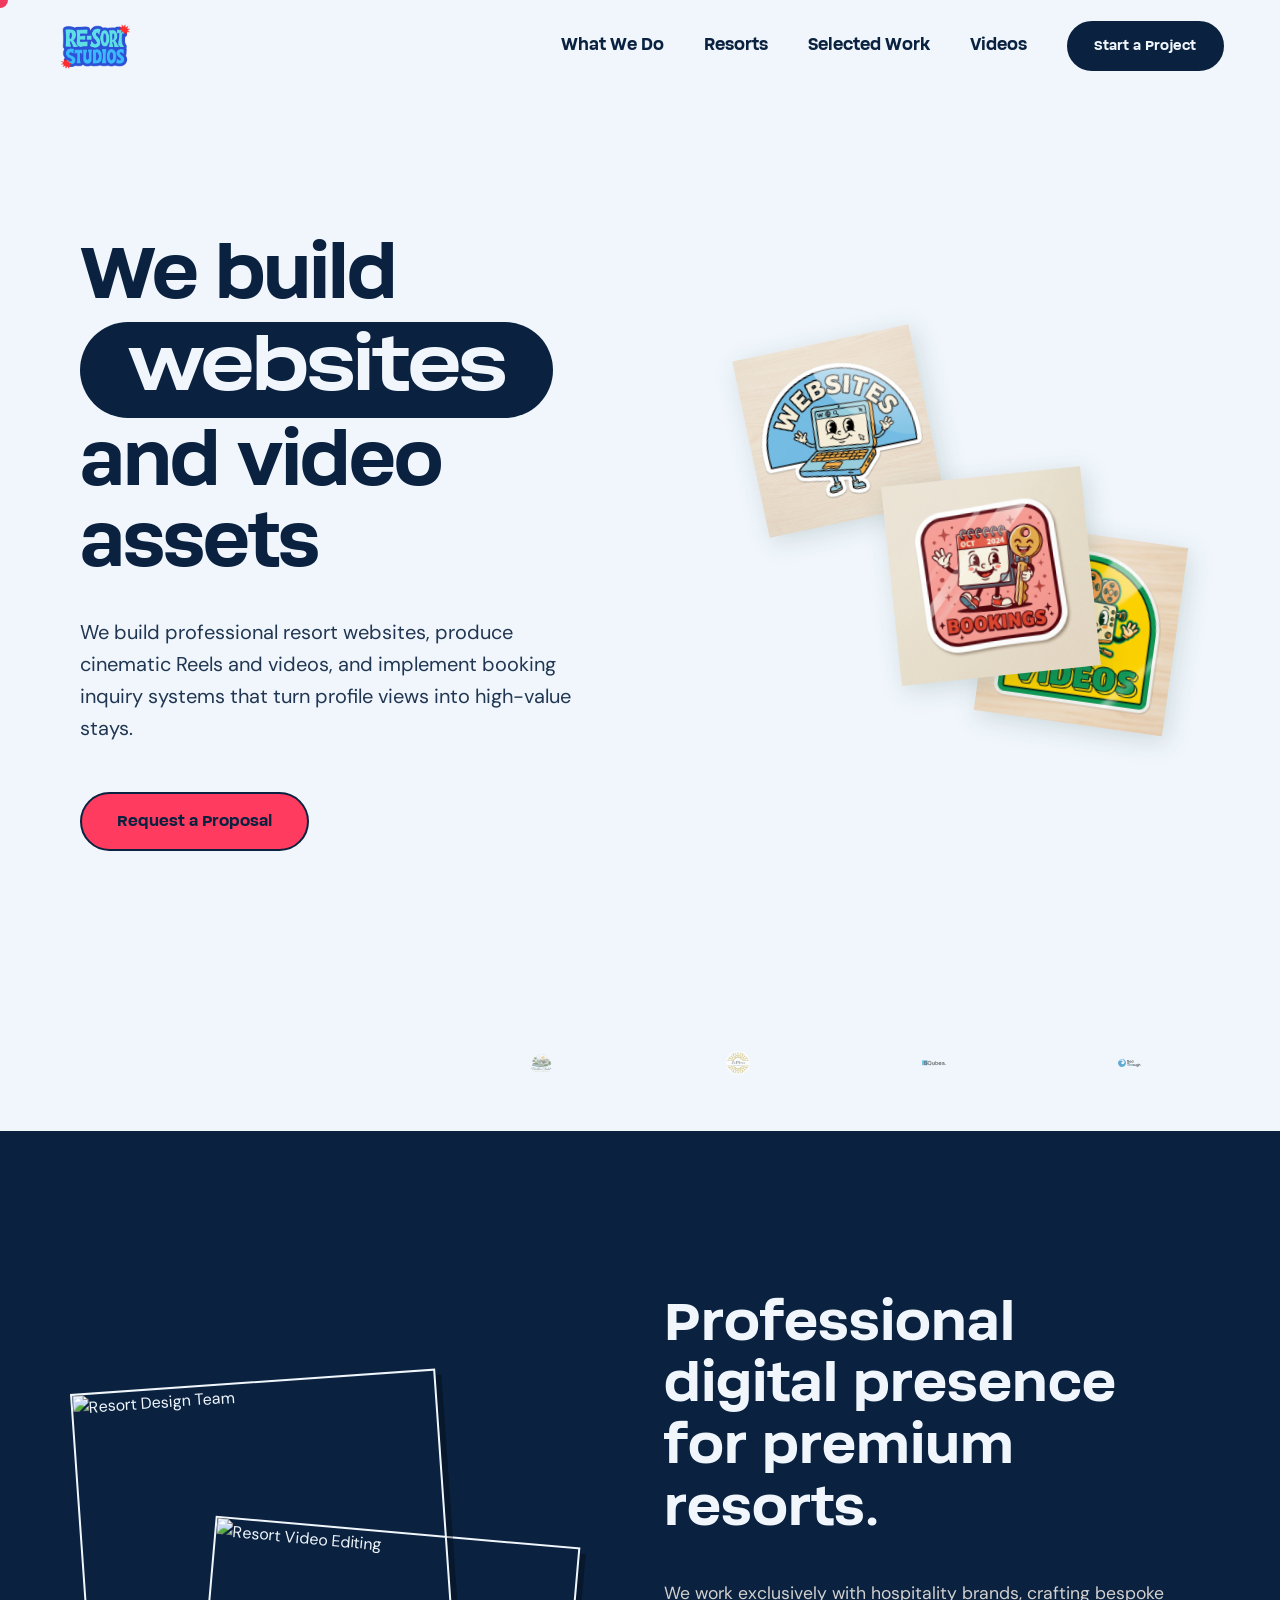
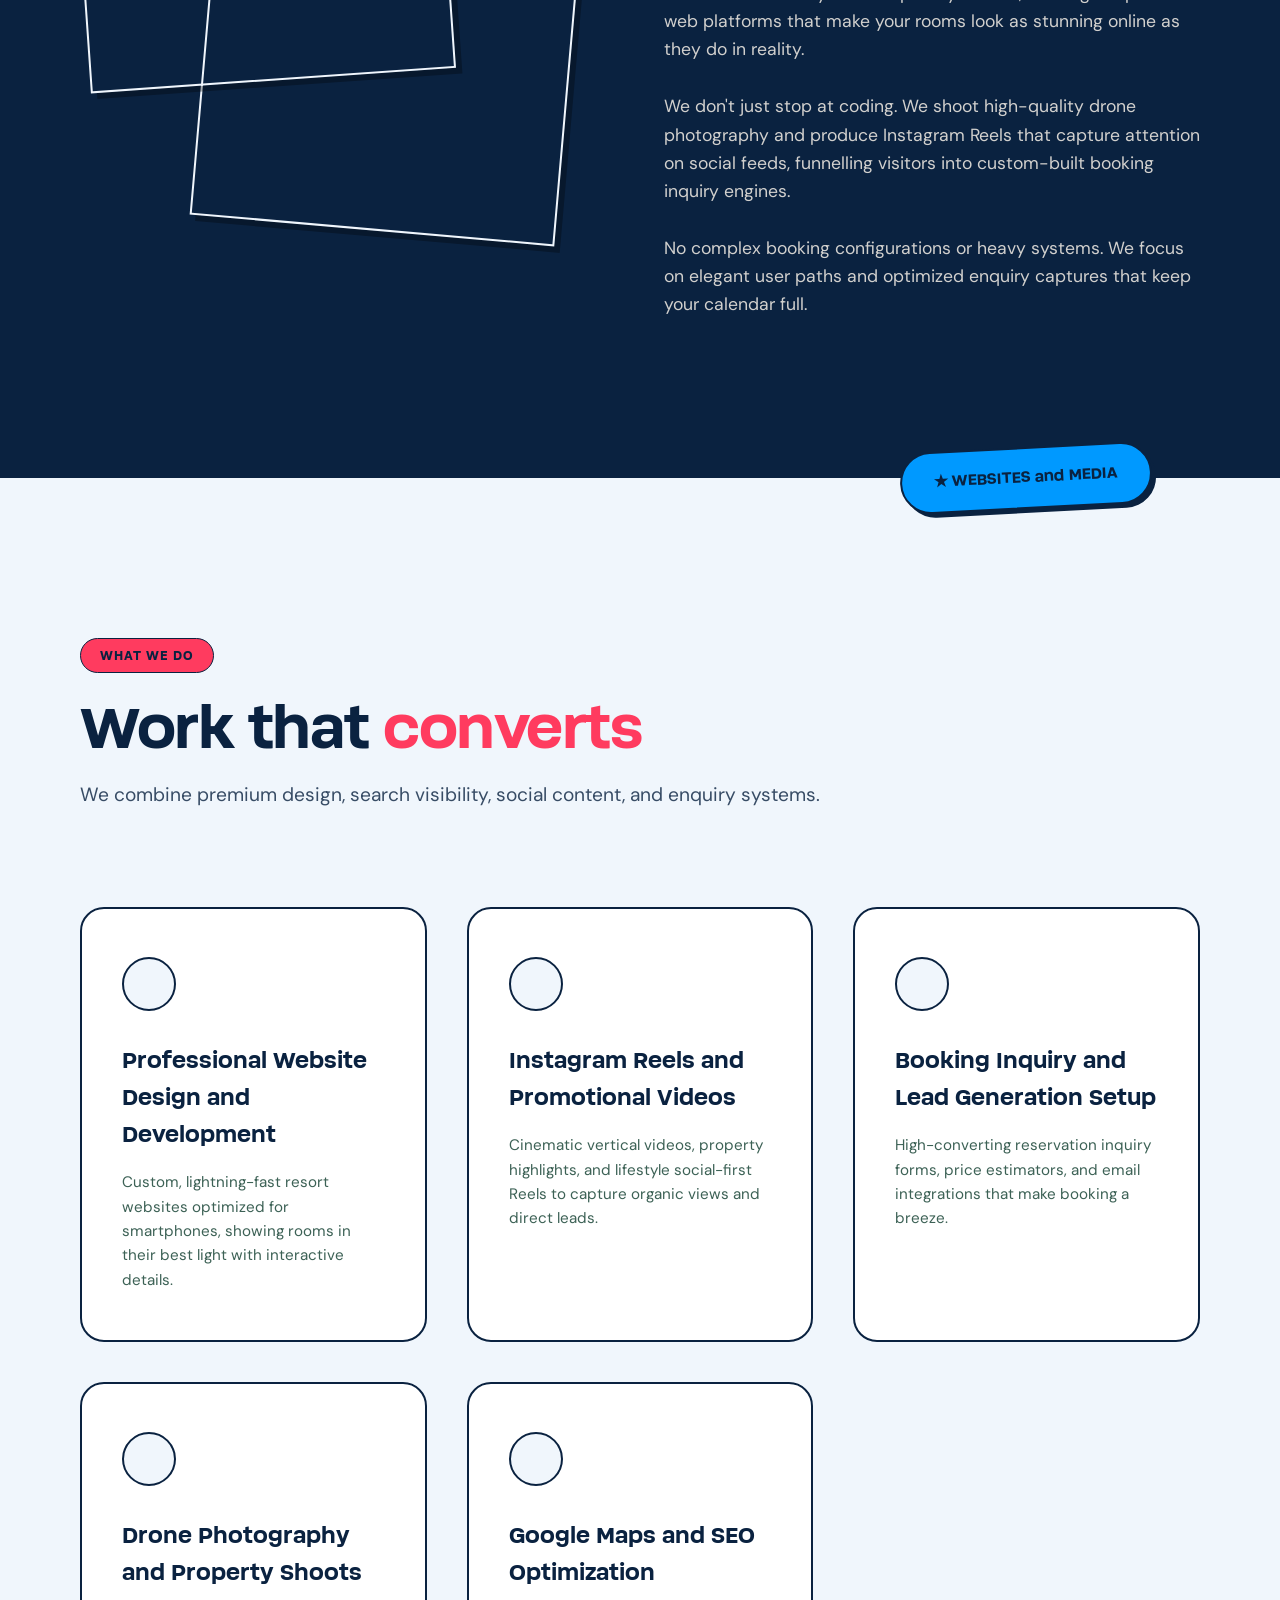
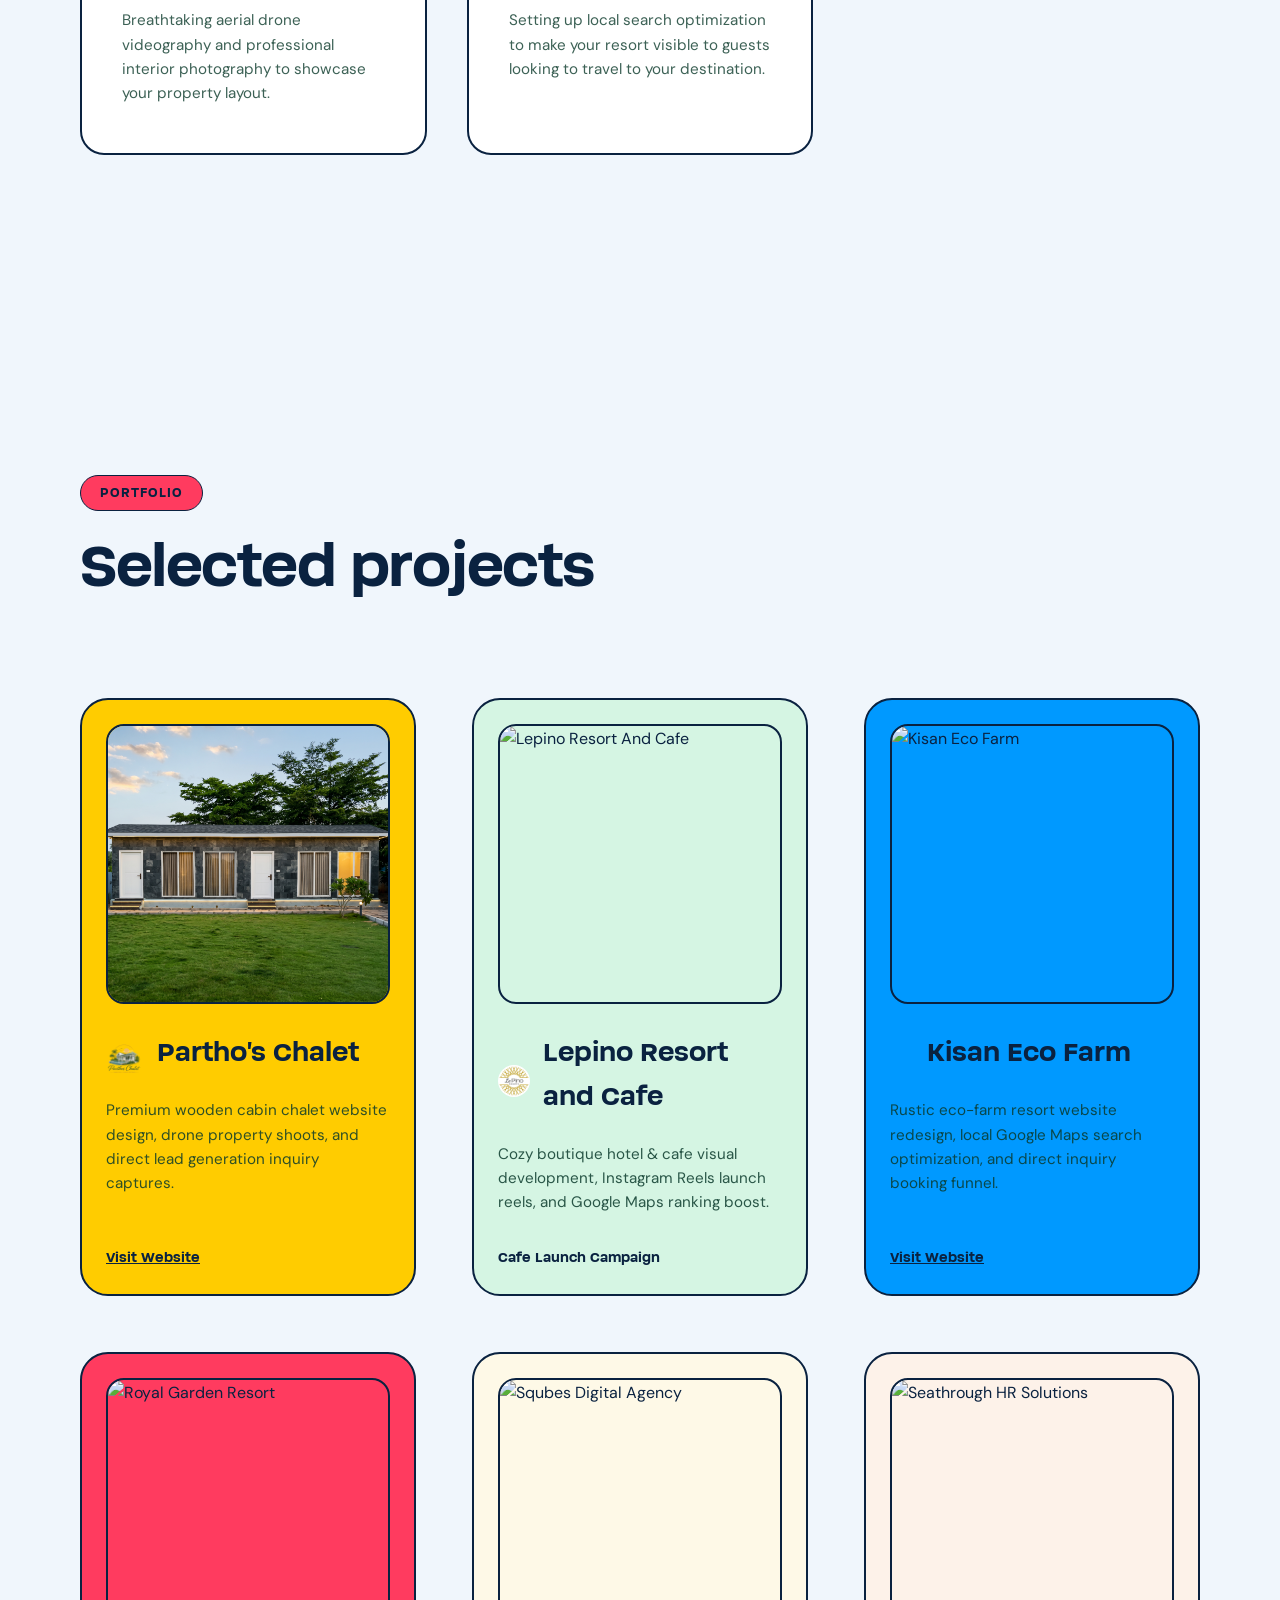
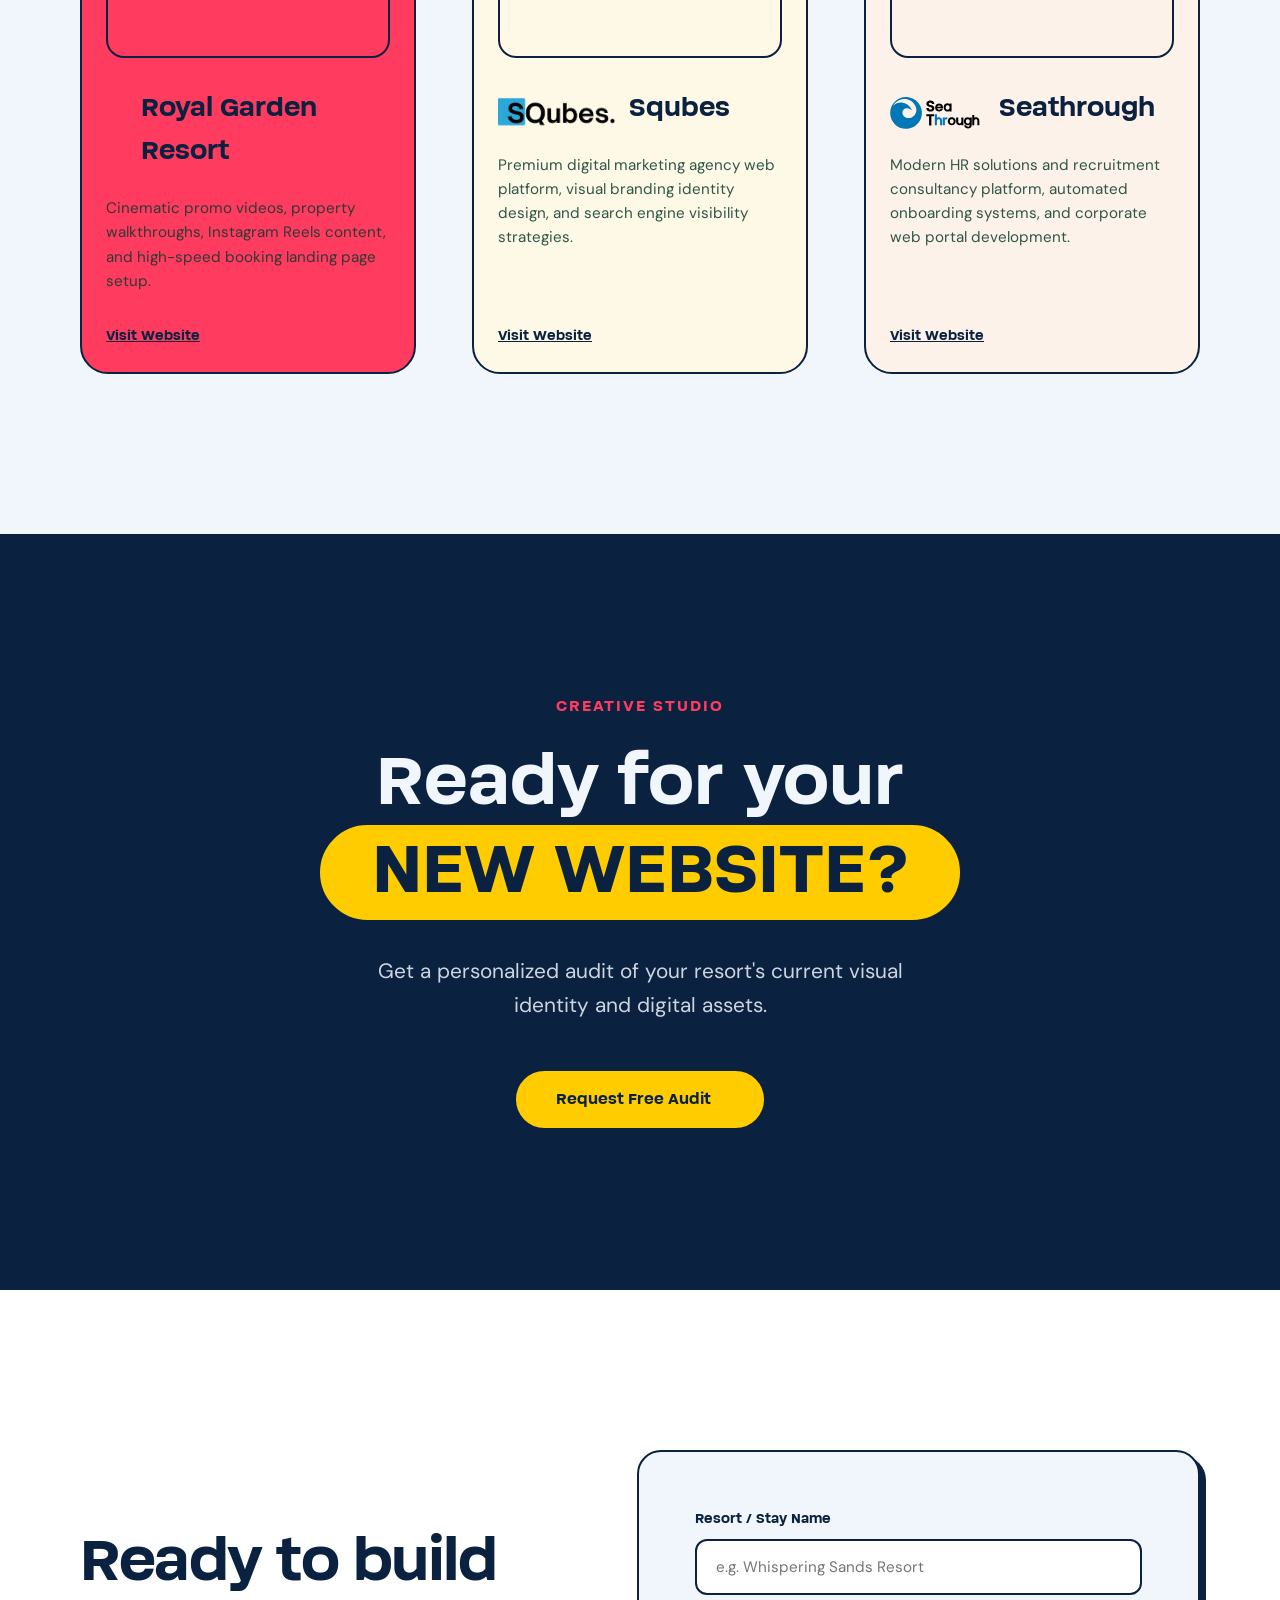
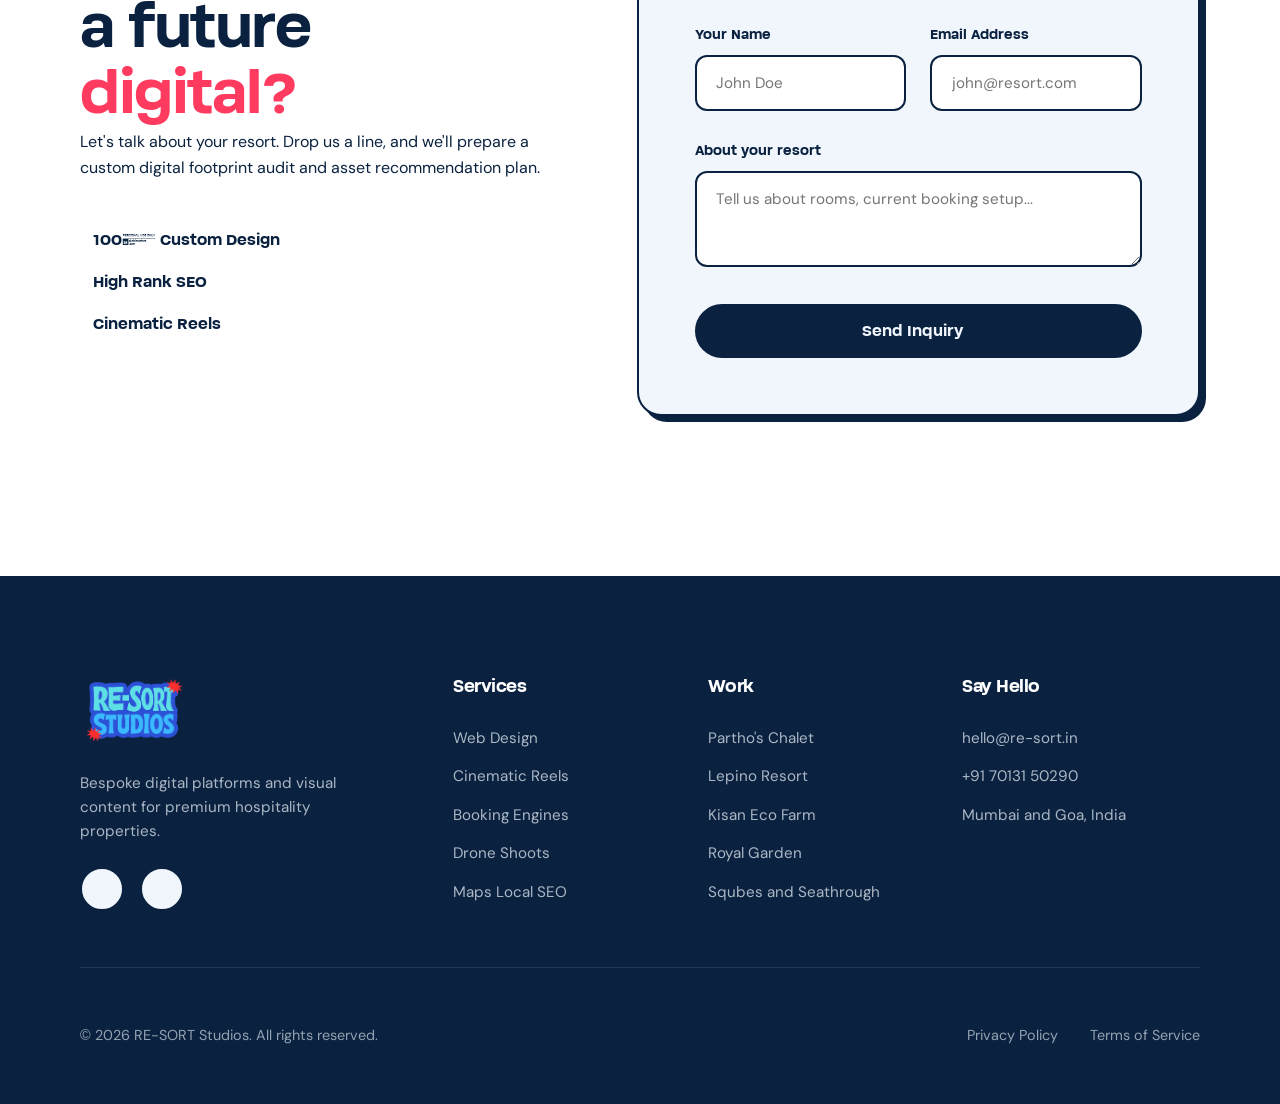
==== commit 06d1f928: "Add dedicated Videos page, local parthos.MOV video playback, and responsive grids" ====
--- a/index.html
+++ b/index.html
@@ -20,13 +20,16 @@
     <!-- Navigation Header -->
     <header class="header">
         <div class="logo-area">
-            <img src="assets/logo.png" alt="RE-SORT Logo" class="header-logo-img">
+            <a href="index.html">
+                <img src="assets/logo.png" alt="RE-SORT Logo" class="header-logo-img">
+            </a>
         </div>
         <nav class="nav">
-            <a href="#services" class="nav-link">What We Do</a>
-            <a href="#brands" class="nav-link">Resorts</a>
-            <a href="#projects" class="nav-link">Selected Work</a>
-            <a href="#contact" class="nav-cta-btn">Start a Project</a>
+            <a href="index.html#services" class="nav-link">What We Do</a>
+            <a href="index.html#brands" class="nav-link">Resorts</a>
+            <a href="index.html#projects" class="nav-link">Selected Work</a>
+            <a href="videos.html" class="nav-link">Videos</a>
+            <a href="index.html#contact" class="nav-cta-btn">Start a Project</a>
         </nav>
         <button class="menu-toggle" aria-label="Toggle Menu">
             <span class="bar"></span>
@@ -350,7 +353,9 @@
         <div class="container footer-container">
             <div class="footer-grid">
                 <div class="footer-col brand-col">
-                    <img src="assets/logo.png" alt="RE-SORT Logo" class="footer-logo-img">
+                    <a href="index.html">
+                        <img src="assets/logo.png" alt="RE-SORT Logo" class="footer-logo-img">
+                    </a>
                     <p class="brand-desc">Bespoke digital platforms and visual content for premium hospitality properties.</p>
                     <div class="footer-social-stickers">
                         <a href="#" class="social-sticker"><i data-lucide="linkedin"></i></a>
--- a/index.css
+++ b/index.css
@@ -1316,3 +1316,271 @@
     }
 }
 
+/* Videos Page Styling */
+.video-hero {
+    padding: 7rem 0 5rem;
+    text-align: center;
+}
+
+.video-hero-title {
+    font-family: var(--font-heading);
+    font-size: 4rem;
+    font-weight: 800;
+    line-height: 1.1;
+    letter-spacing: -1.5px;
+    margin-top: 1.5rem;
+    margin-bottom: 2rem;
+}
+
+.video-hero-subtitle {
+    font-size: 1.25rem;
+    color: var(--text-dark);
+    max-width: 680px;
+    margin: 0 auto;
+    opacity: 0.9;
+}
+
+.reels-section {
+    background-color: var(--bg-sand);
+    padding: 6rem 0;
+    border-top: 2px solid var(--border-color);
+    border-bottom: 2px solid var(--border-color);
+}
+
+.section-header-left {
+    margin-bottom: 4rem;
+    max-width: 600px;
+}
+
+.section-badge-outline {
+    border: 2px solid var(--border-color);
+    color: var(--text-dark);
+    font-family: var(--font-heading);
+    font-weight: 700;
+    font-size: 0.8rem;
+    padding: 0.4rem 1.2rem;
+    border-radius: 50px;
+    display: inline-block;
+    letter-spacing: 1px;
+    margin-bottom: 1.2rem;
+}
+
+.section-title-dark {
+    font-family: var(--font-heading);
+    font-size: 2.8rem;
+    font-weight: 800;
+    line-height: 1.1;
+    color: var(--text-dark);
+    margin-bottom: 1.2rem;
+}
+
+.section-desc-dark {
+    font-size: 1.1rem;
+    color: rgba(10, 34, 64, 0.8);
+}
+
+.reels-grid {
+    display: grid;
+    grid-template-columns: repeat(auto-fit, minmax(280px, 1fr));
+    gap: 3.5rem;
+    justify-content: center;
+}
+
+.reel-card {
+    display: flex;
+    flex-direction: column;
+    align-items: center;
+    text-align: center;
+}
+
+.phone-mockup {
+    width: 260px;
+    height: 480px;
+    background-color: var(--text-dark);
+    border: 8px solid var(--border-color);
+    border-radius: 36px;
+    padding: 8px;
+    position: relative;
+    box-shadow: 0 15px 35px rgba(10, 34, 64, 0.15);
+    transition: transform var(--transition-smooth);
+}
+
+.phone-mockup:hover {
+    transform: translateY(-8px) rotate(-1deg);
+}
+
+.phone-screen {
+    width: 100%;
+    height: 100%;
+    border-radius: 24px;
+    overflow: hidden;
+    position: relative;
+    background-color: #000;
+}
+
+.looping-video {
+    width: 100%;
+    height: 100%;
+    object-fit: cover;
+    display: block;
+}
+
+.video-overlay {
+    position: absolute;
+    top: 0;
+    left: 0;
+    width: 100%;
+    height: 100%;
+    background-color: rgba(10, 34, 64, 0.3);
+    display: flex;
+    align-items: center;
+    justify-content: center;
+    opacity: 1;
+    transition: opacity 0.3s ease;
+    pointer-events: none;
+}
+
+.reel-card:hover .video-overlay,
+.cinematic-card:hover .video-overlay {
+    opacity: 0;
+}
+
+.play-icon {
+    width: 48px;
+    height: 48px;
+    color: var(--white);
+    background-color: rgba(10, 34, 64, 0.7);
+    border-radius: 50%;
+    padding: 12px;
+    border: 2px solid var(--white);
+    display: flex;
+    align-items: center;
+    justify-content: center;
+    transition: transform 0.3s;
+}
+
+.play-icon svg,
+.play-icon-large svg {
+    width: 100%;
+    height: 100%;
+    fill: currentColor;
+}
+
+.reel-card:hover .play-icon {
+    transform: scale(1.1);
+}
+
+.reel-info {
+    margin-top: 1.8rem;
+}
+
+.reel-title {
+    font-family: var(--font-heading);
+    font-size: 1.25rem;
+    font-weight: 700;
+    color: var(--text-dark);
+    margin-bottom: 0.4rem;
+}
+
+.reel-subtitle {
+    font-size: 0.9rem;
+    color: rgba(10, 34, 64, 0.7);
+}
+
+/* Cinematic Video Grid Section */
+.cinematic-section {
+    padding: 8rem 0;
+}
+
+.cinematic-grid {
+    display: grid;
+    grid-template-columns: repeat(auto-fit, minmax(400px, 1fr));
+    gap: 4rem;
+}
+
+.cinematic-card {
+    border: 2px solid var(--border-color);
+    border-radius: 28px;
+    padding: 1.5rem;
+    background-color: var(--white);
+    transition: transform var(--transition-smooth);
+}
+
+.cinematic-card:hover {
+    transform: translateY(-8px) rotate(0.5deg);
+}
+
+.cinematic-player-box {
+    width: 100%;
+    height: 280px;
+    border-radius: 18px;
+    overflow: hidden;
+    border: 2px solid var(--border-color);
+    position: relative;
+    background-color: #000;
+    margin-bottom: 1.8rem;
+}
+
+.play-icon-large {
+    width: 64px;
+    height: 64px;
+    color: var(--white);
+    background-color: var(--accent-pink);
+    border-radius: 50%;
+    padding: 16px;
+    border: 2px solid var(--white);
+    display: flex;
+    align-items: center;
+    justify-content: center;
+}
+
+.cinematic-info {
+    display: flex;
+    flex-direction: column;
+}
+
+.cinematic-title {
+    font-family: var(--font-heading);
+    font-size: 1.5rem;
+    font-weight: 800;
+    color: var(--text-dark);
+    margin-bottom: 0.8rem;
+}
+
+.cinematic-desc {
+    font-size: 0.95rem;
+    color: rgba(10, 34, 64, 0.8);
+    line-height: 1.6;
+}
+
+.video-callout-section {
+    background-color: var(--bg-green-dark);
+    color: var(--text-light);
+    padding: 8rem 0;
+    text-align: center;
+}
+
+/* Responsive tweaks for video page */
+@media (max-width: 768px) {
+    .video-hero-title {
+        font-size: 2.8rem;
+    }
+    
+    .video-hero-subtitle {
+        font-size: 1.1rem;
+    }
+    
+    .section-title-dark {
+        font-size: 2.2rem;
+    }
+    
+    .cinematic-grid {
+        grid-template-columns: 1fr;
+        gap: 2.5rem;
+    }
+    
+    .cinematic-player-box {
+        height: 200px;
+    }
+}
+
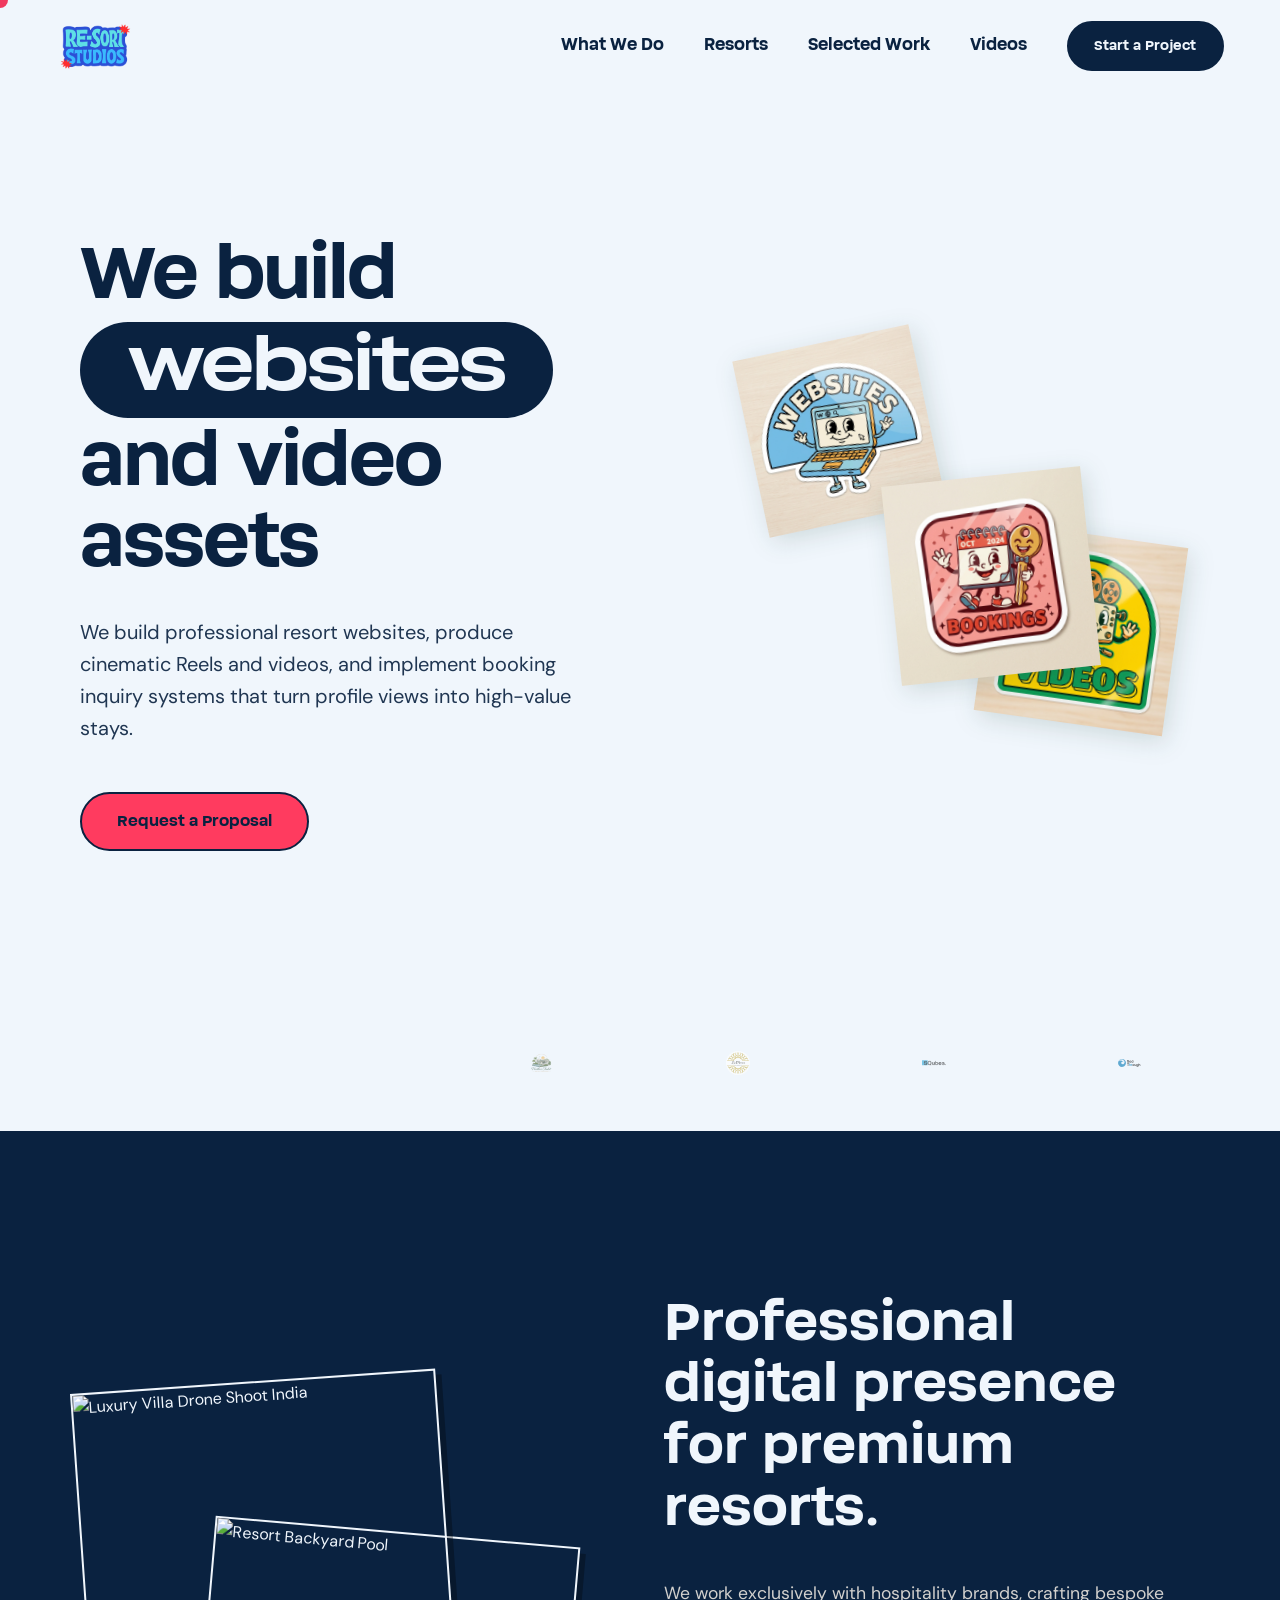
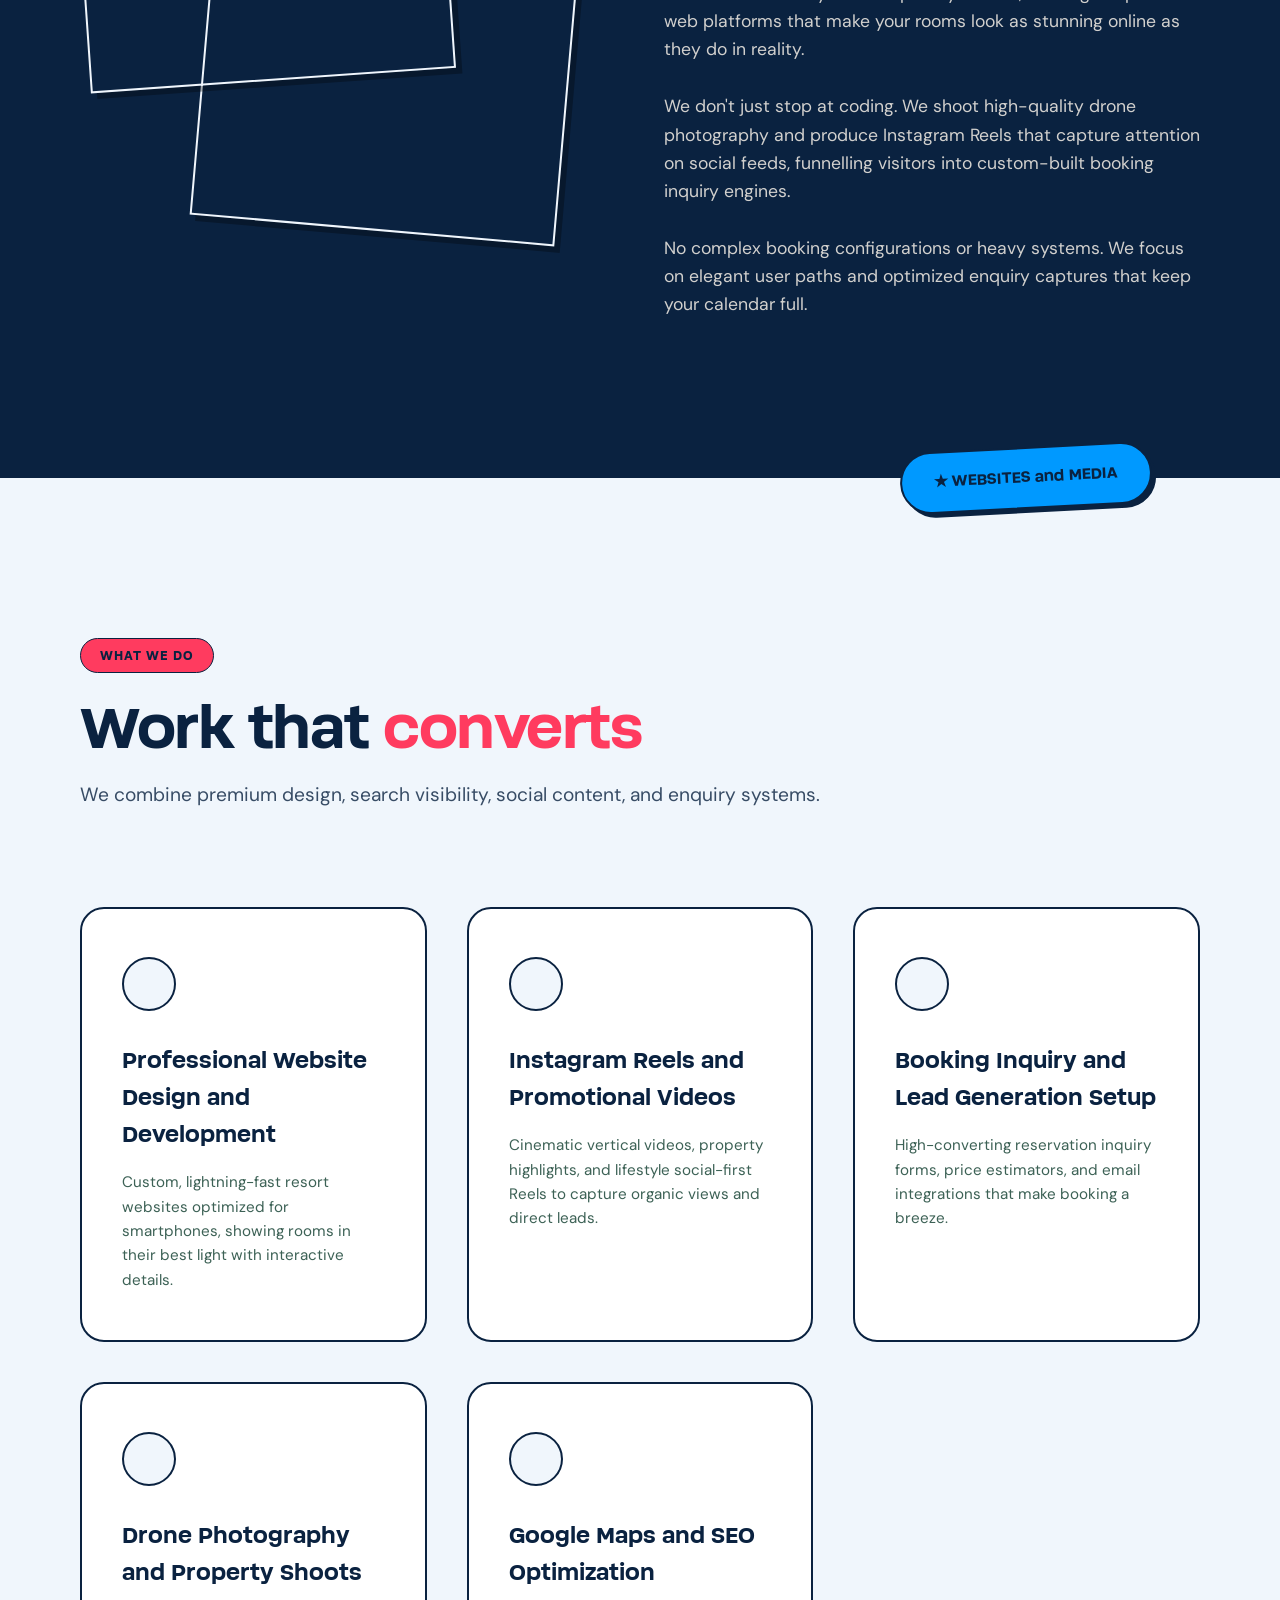
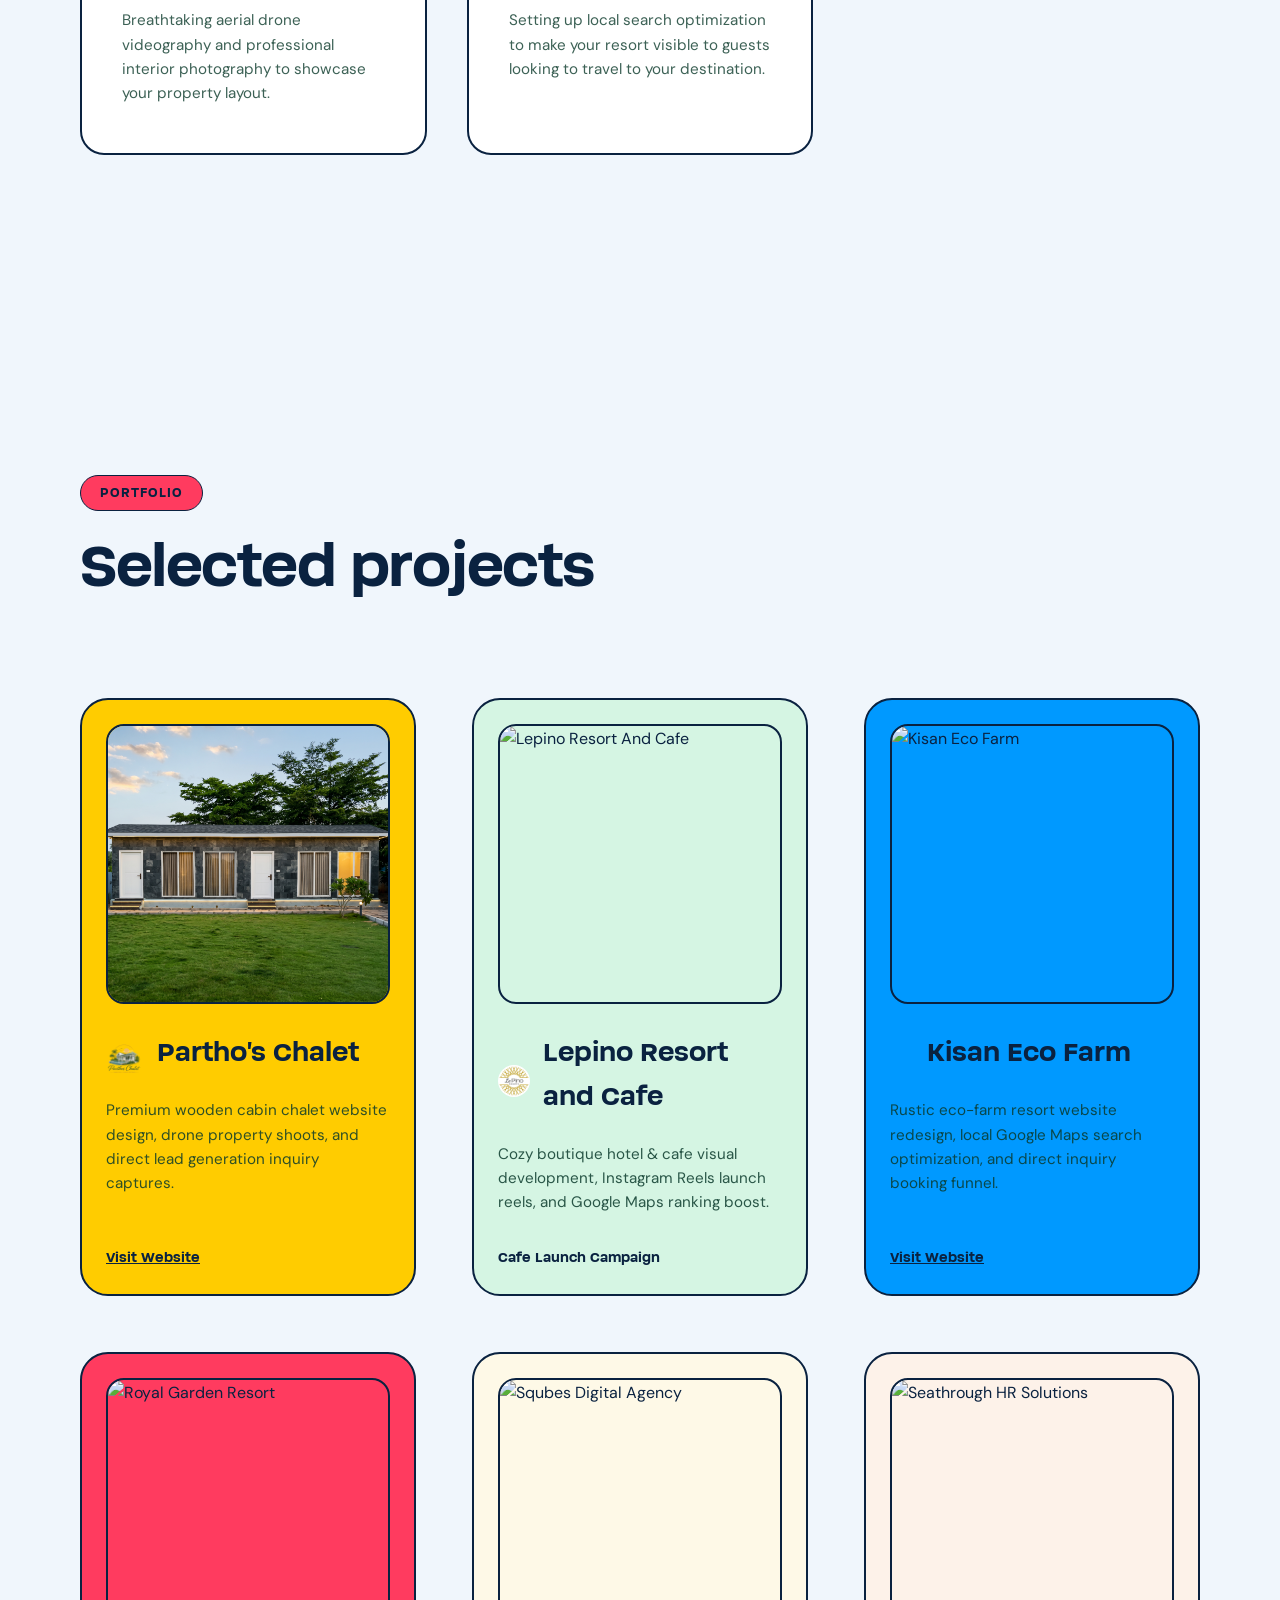
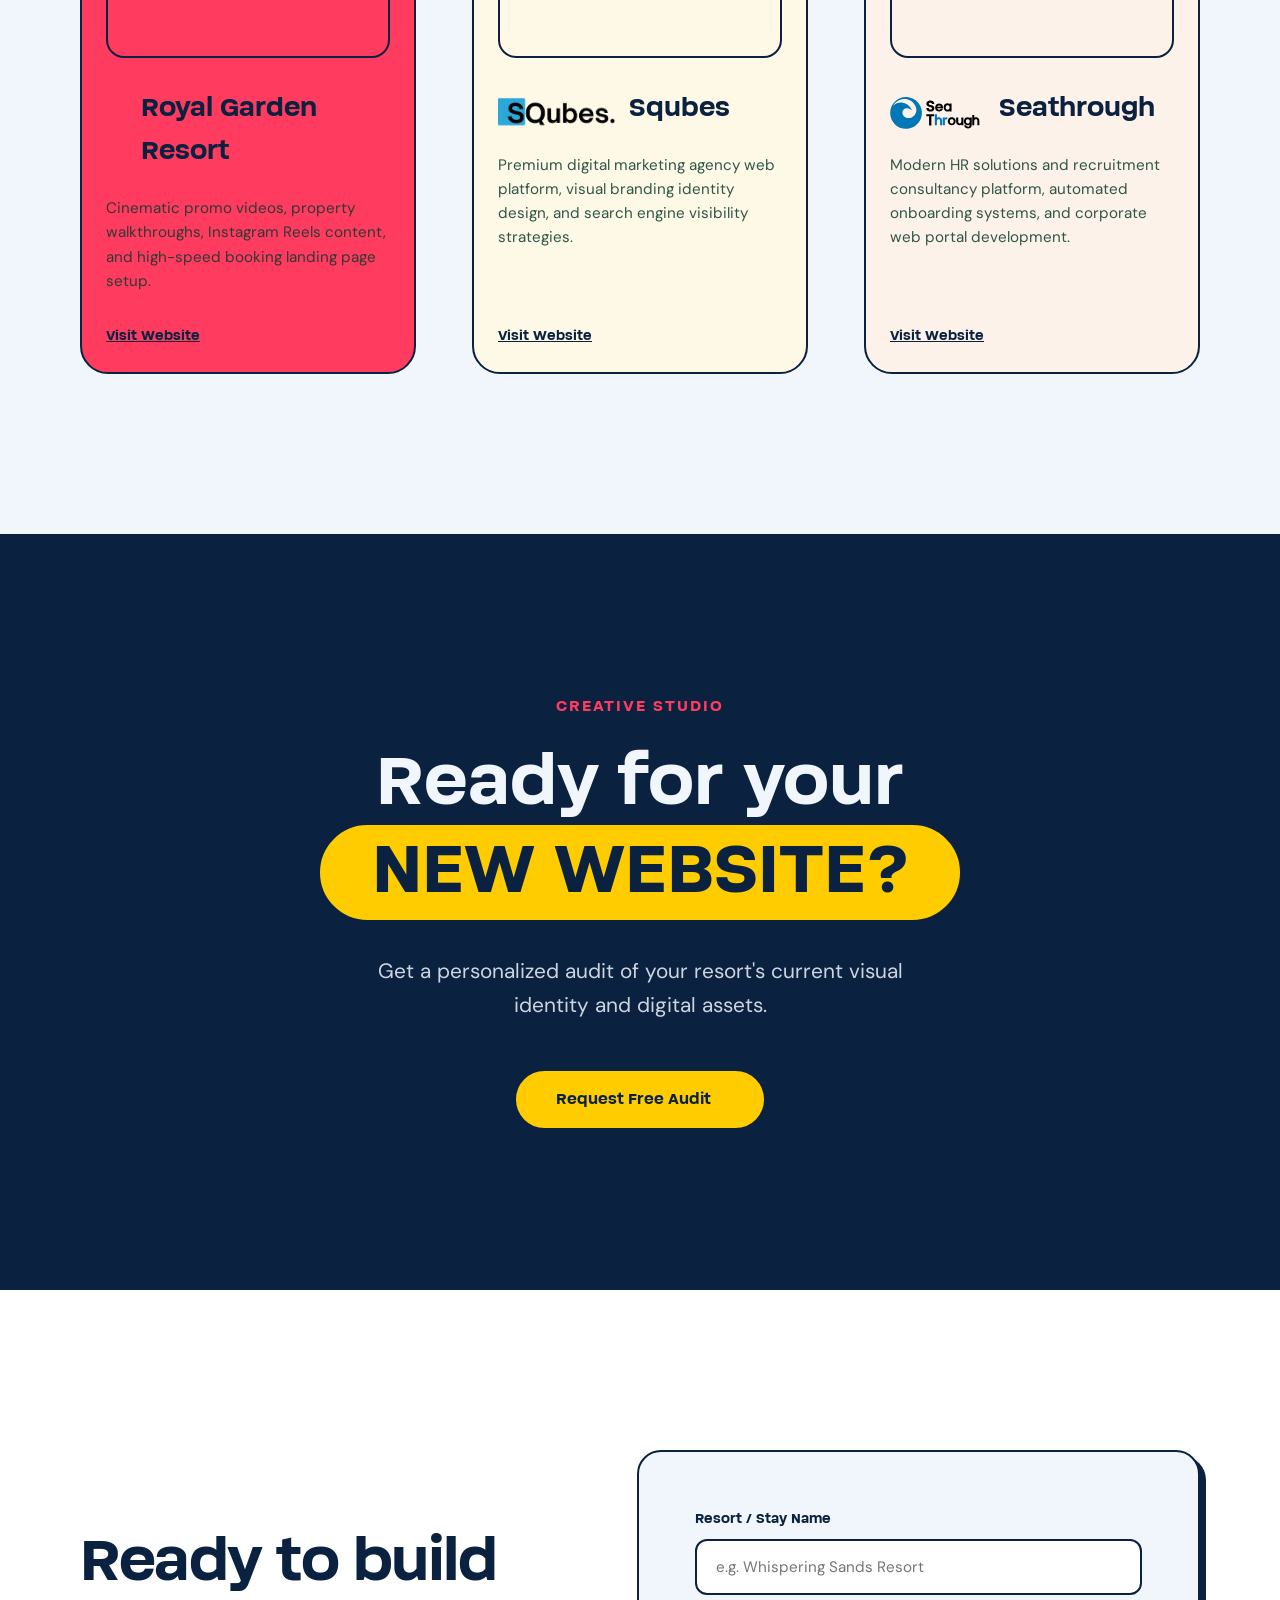
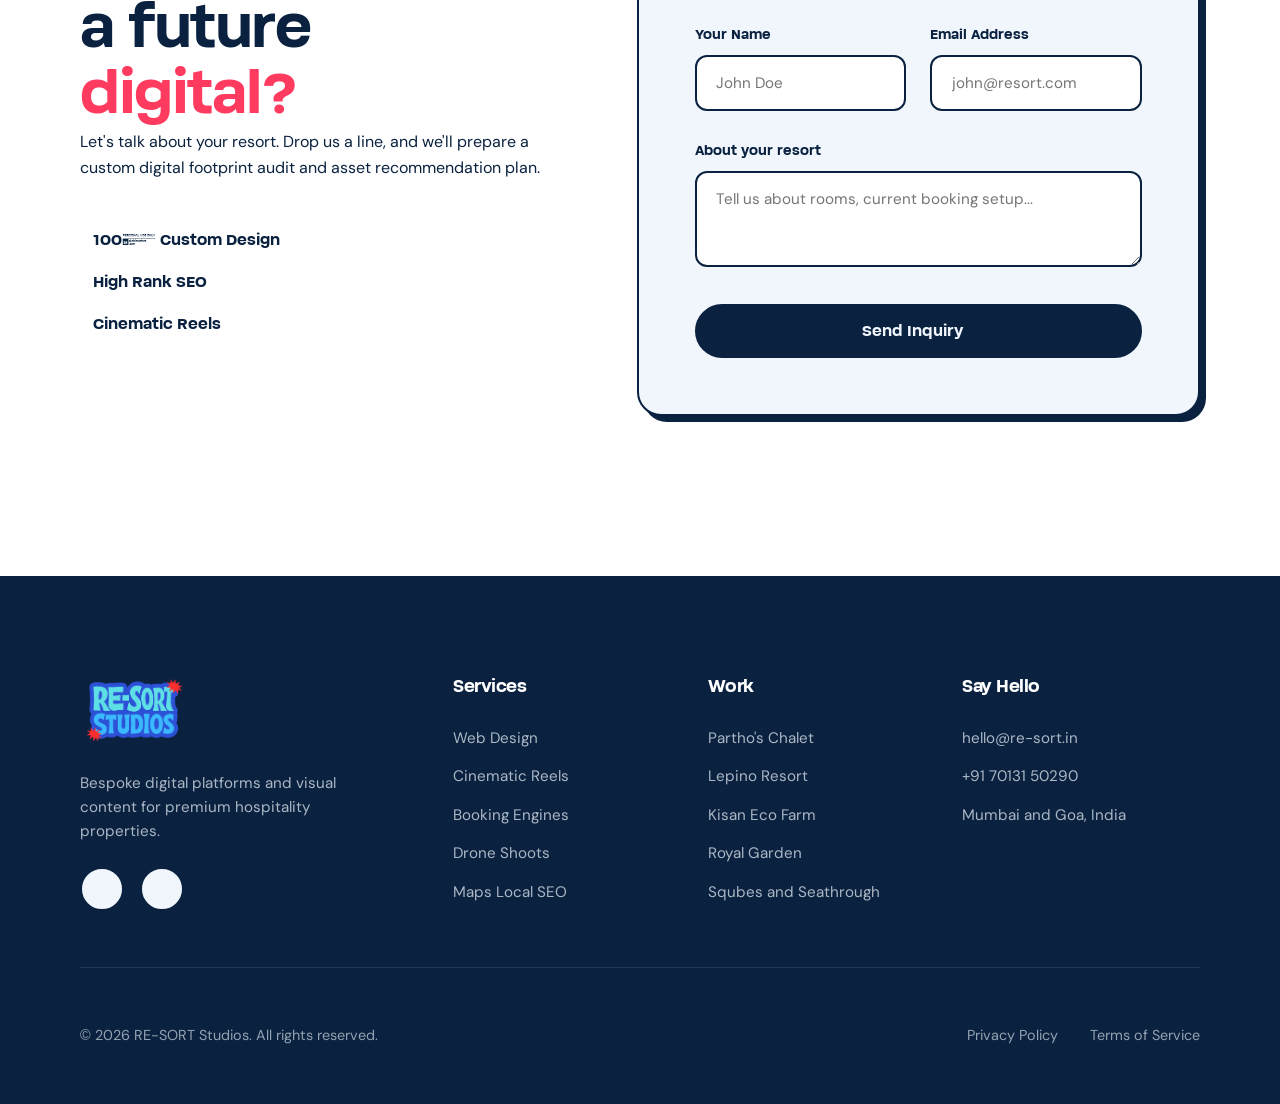
==== commit 0e45b31e: "Update intro section images to luxury villa drone shoot and backyard pool" ====
--- a/index.html
+++ b/index.html
@@ -101,8 +101,8 @@
             <div class="intro-left">
                 <!-- Stacked, tilted images representing agency team / work -->
                 <div class="image-stack">
-                    <img src="https://images.unsplash.com/photo-1556761175-b814d5857a39?auto=format&fit=crop&w=600&q=80" alt="Resort Design Team" class="stacked-img img-1">
-                    <img src="https://images.unsplash.com/photo-1542744094-3a31f103e35f?auto=format&fit=crop&w=600&q=80" alt="Resort Video Editing" class="stacked-img img-2">
+                    <img src="https://images.unsplash.com/photo-1583037189850-1921ae7c6c22?auto=format&fit=crop&w=600&q=80" alt="Luxury Villa Drone Shoot India" class="stacked-img img-1">
+                    <img src="https://images.unsplash.com/photo-1576013551627-0cc20b96c2a7?auto=format&fit=crop&w=600&q=80" alt="Resort Backyard Pool" class="stacked-img img-2">
                 </div>
             </div>
             <div class="intro-right">
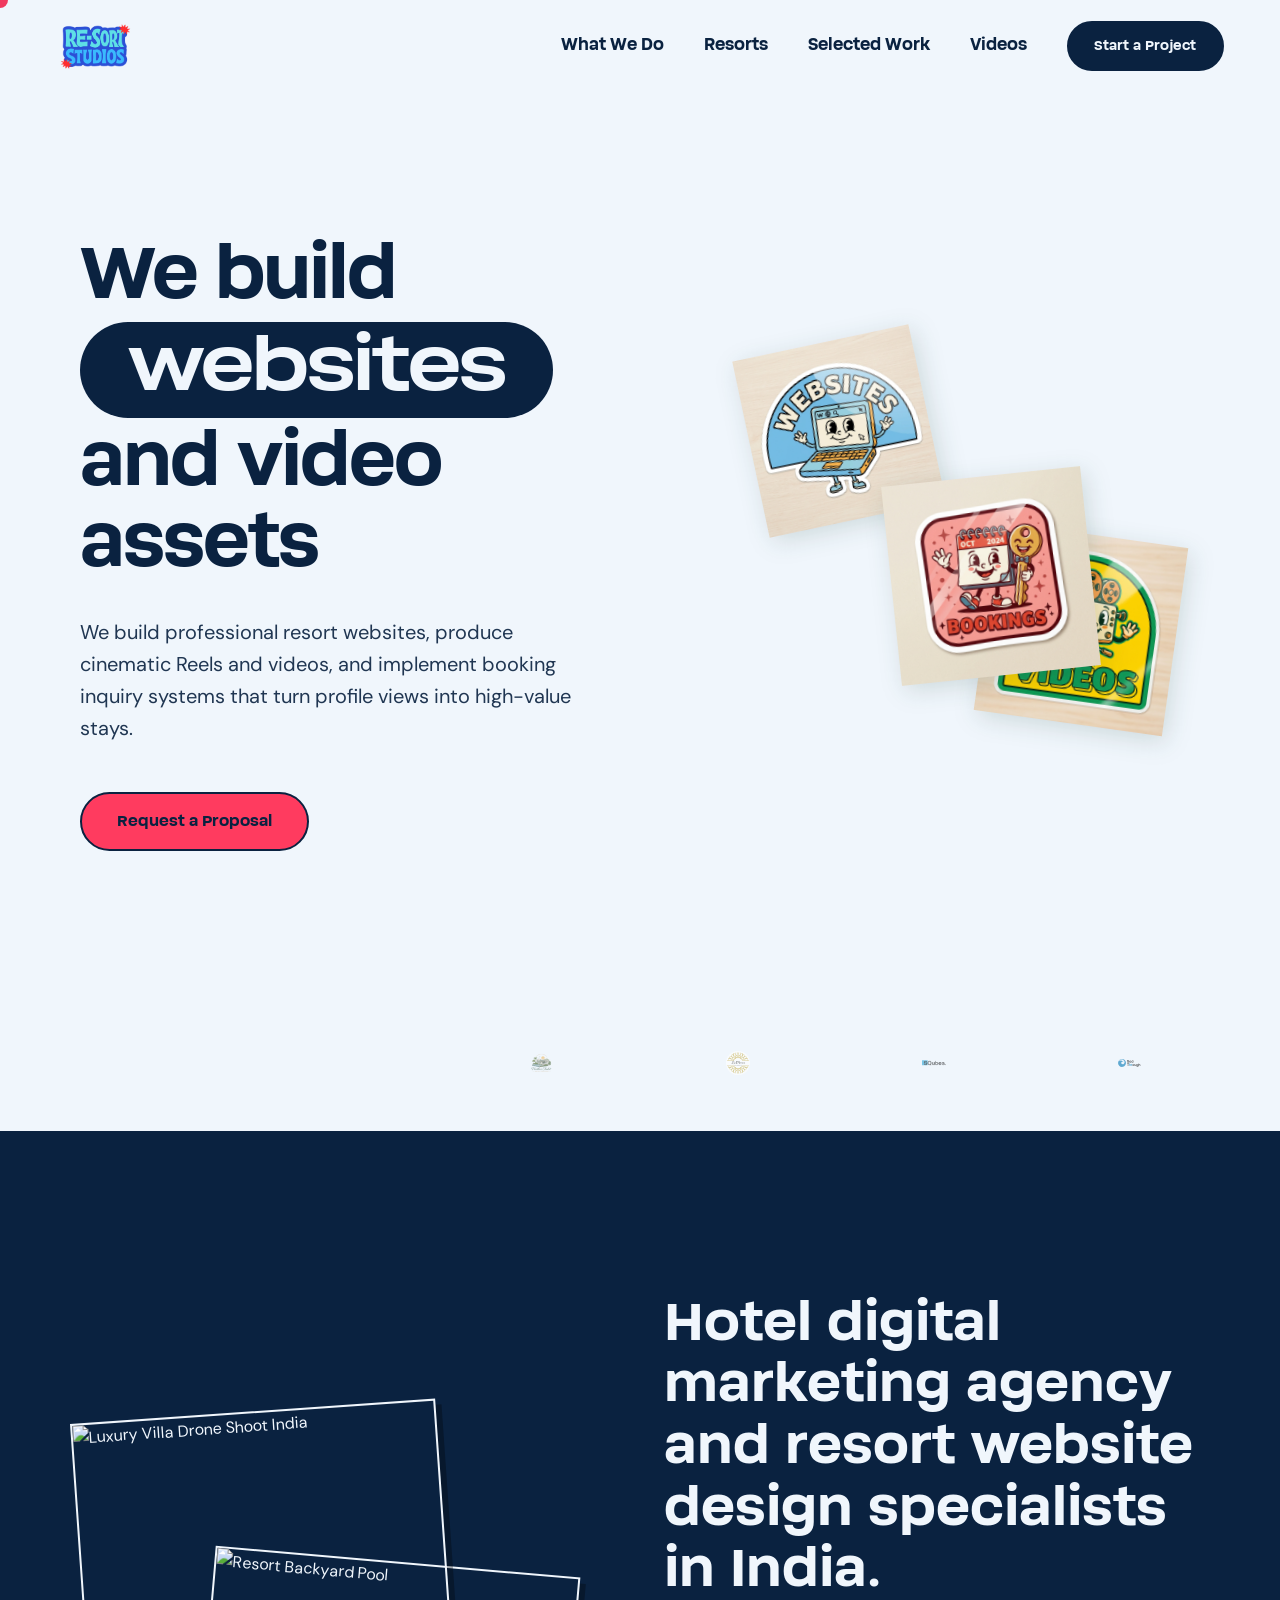
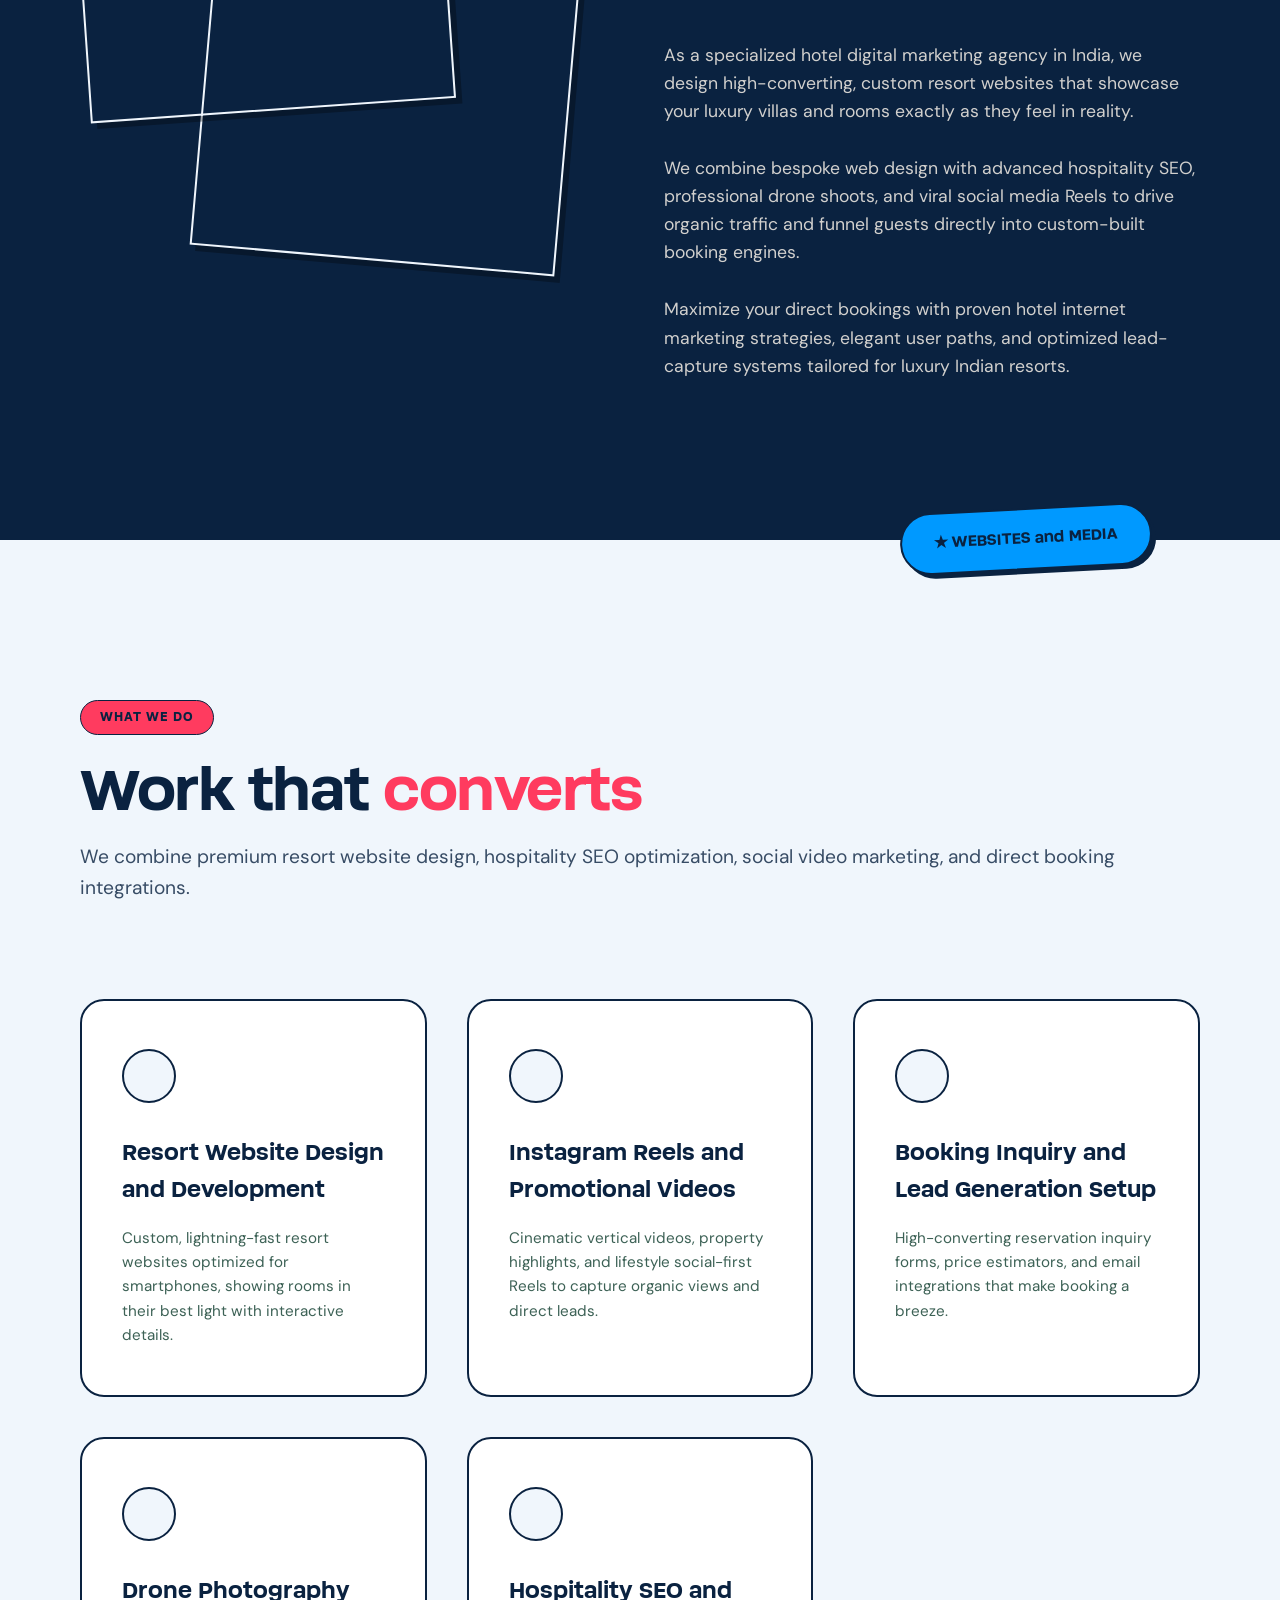
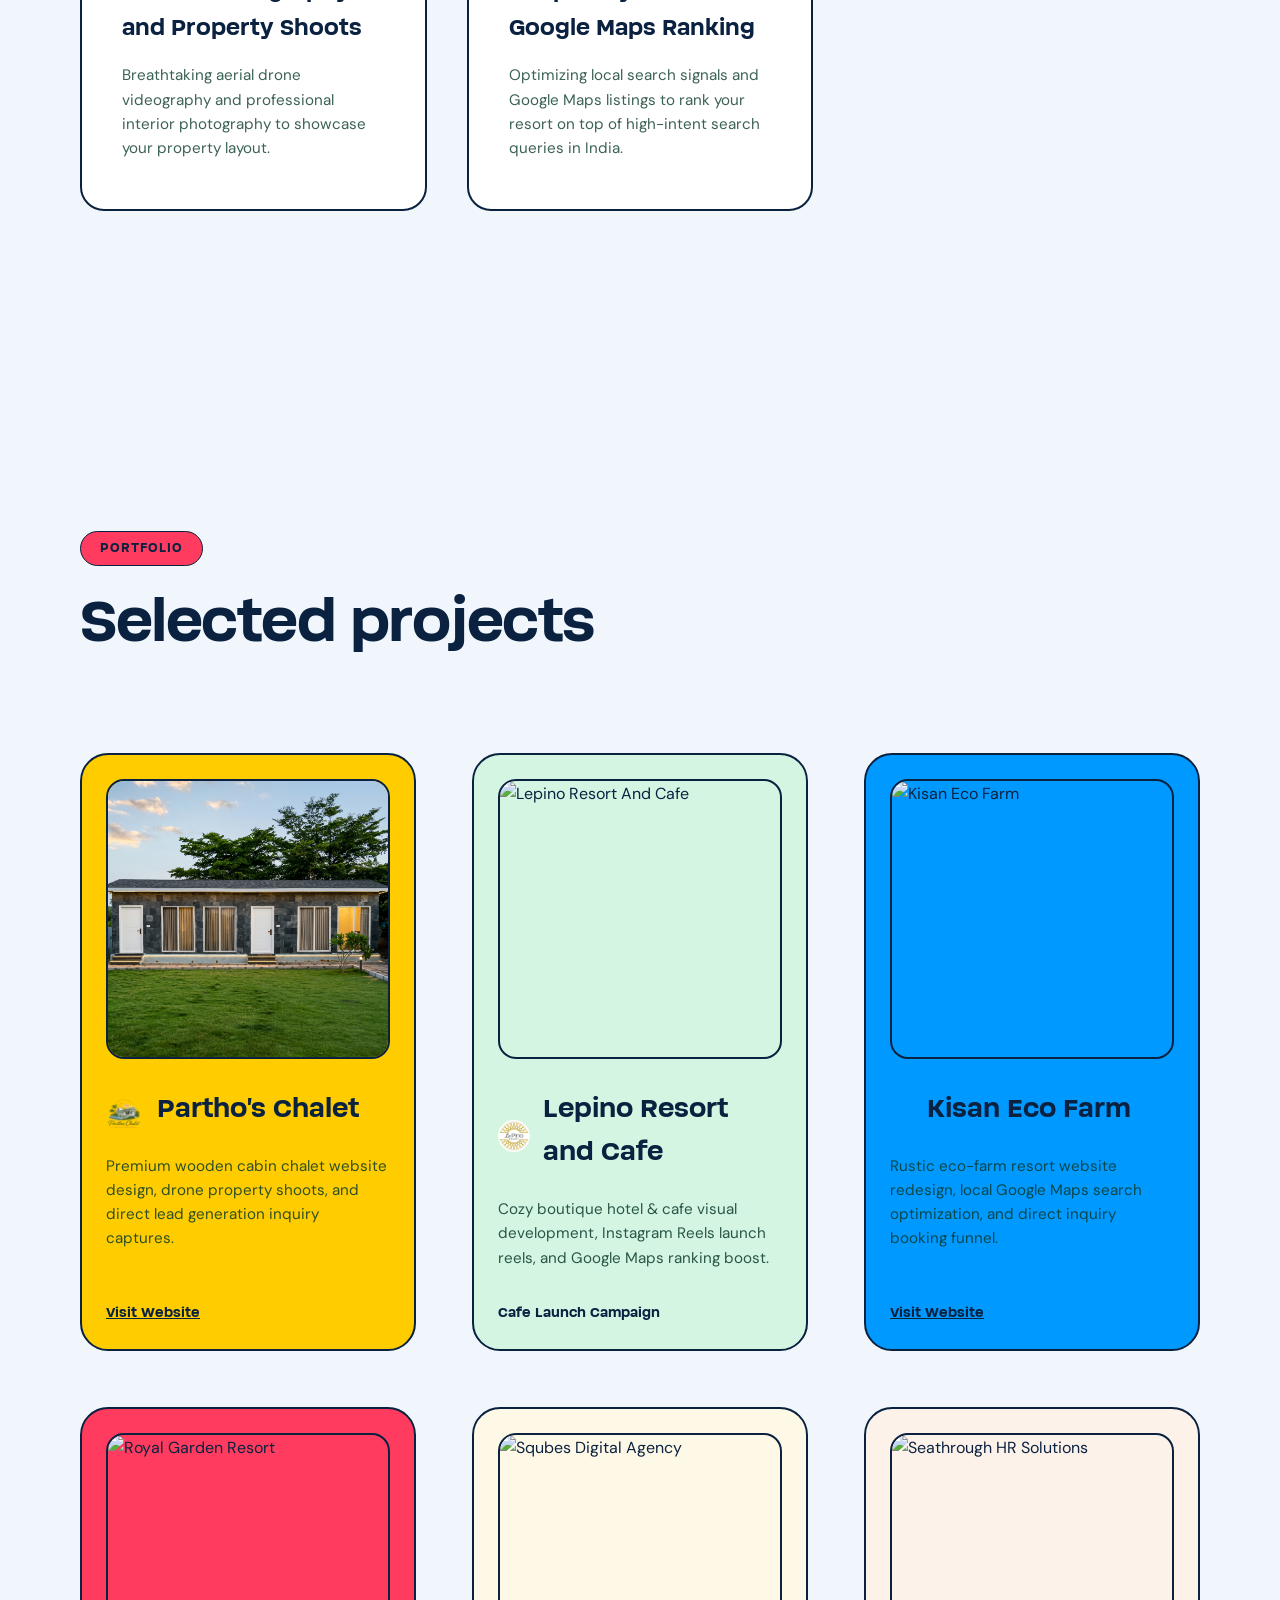
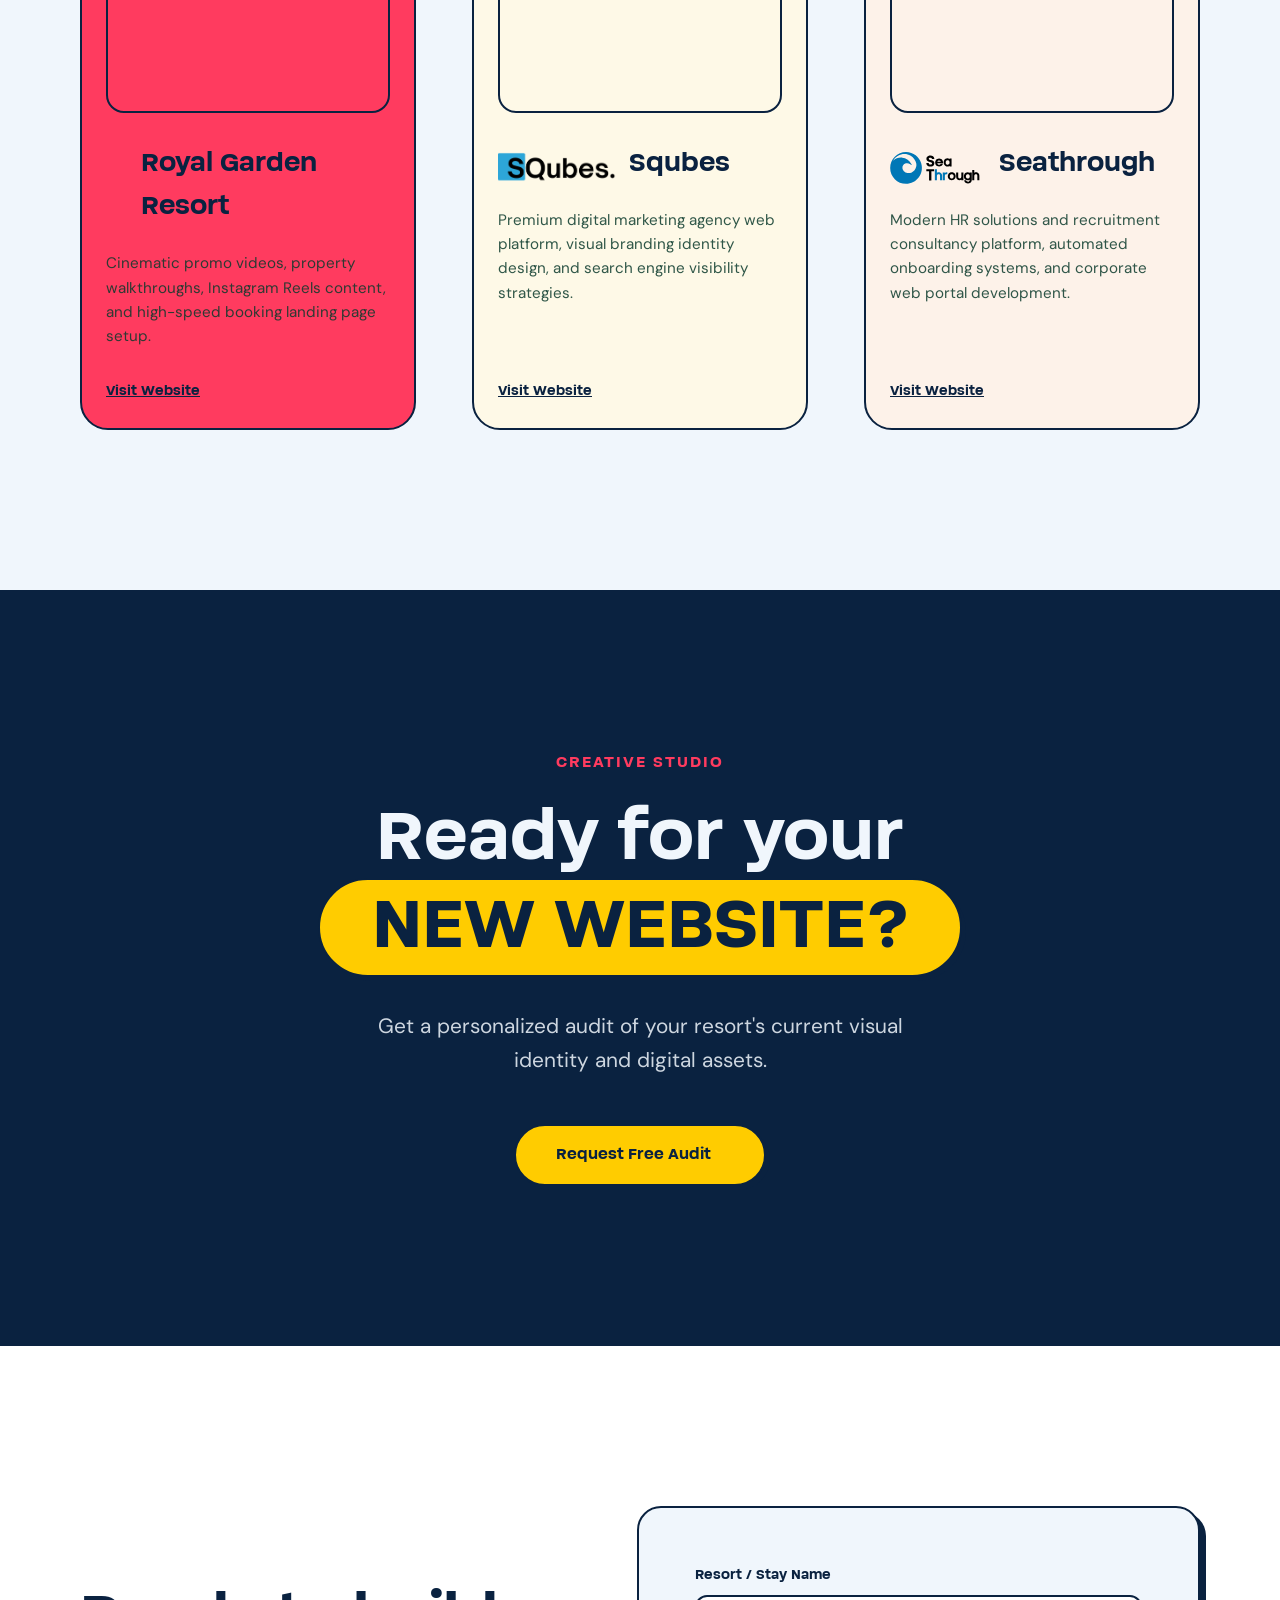
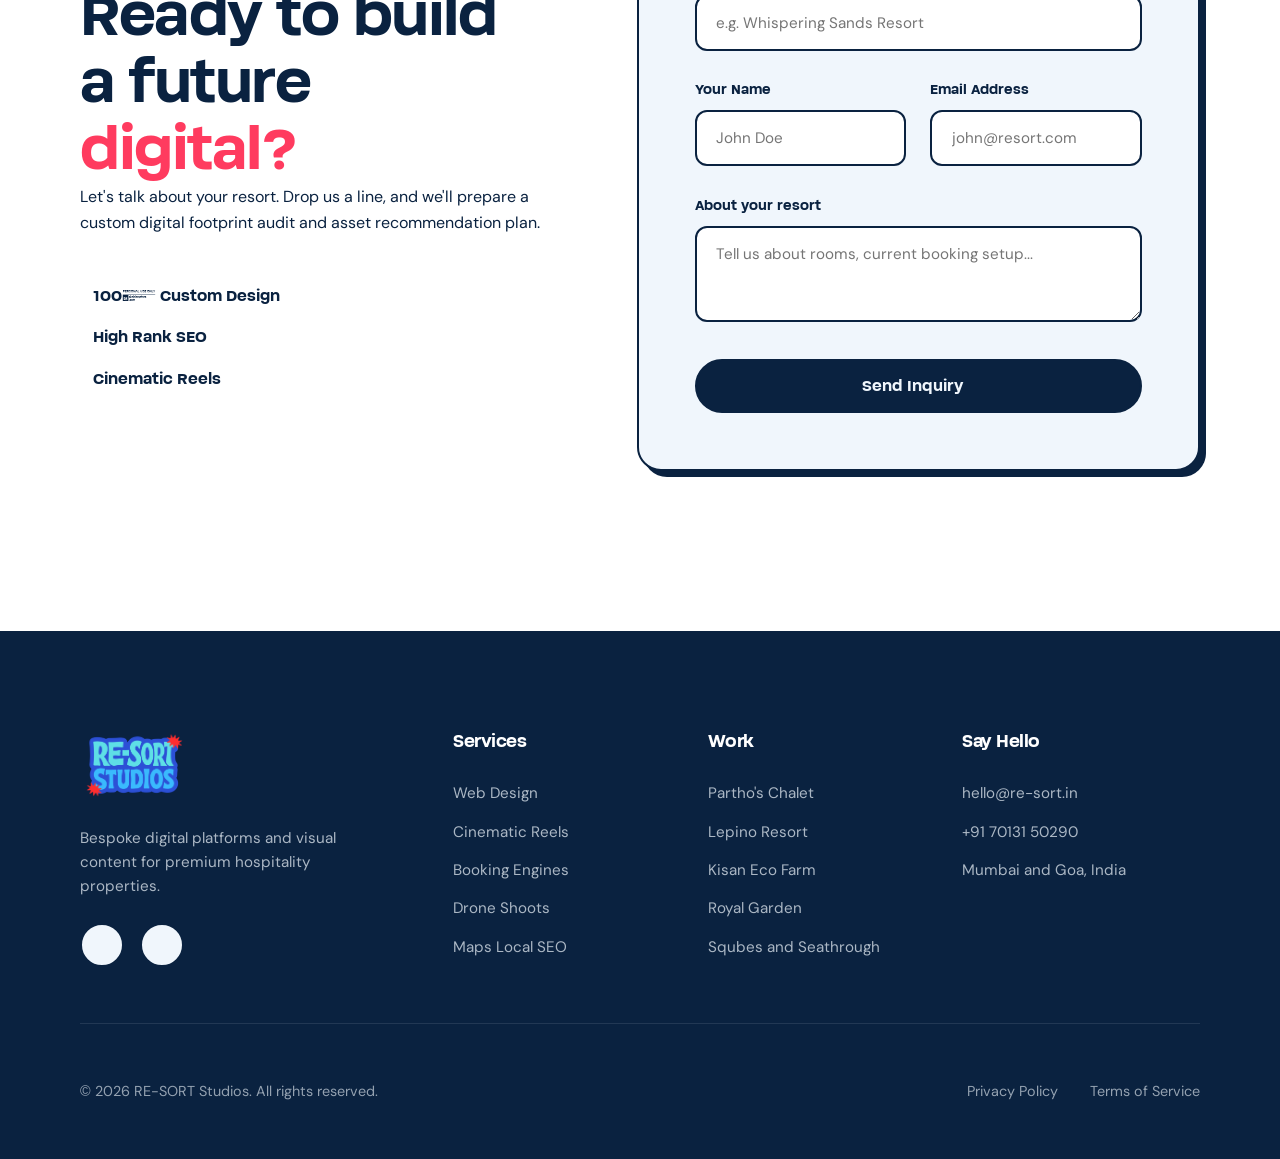
==== commit 4d2dea5b: "Optimize website copy and metadata for hospitality SEO in India" ====
--- a/index.html
+++ b/index.html
@@ -3,8 +3,8 @@
 <head>
     <meta charset="UTF-8">
     <meta name="viewport" content="width=device-width, initial-scale=1.0">
-    <title>RE-SORT | Hospitality Design & Digital Growth Studio</title>
-    <meta name="description" content="We design professional websites, shoot premium promotional videos & reels, and set up booking inquiry engines for hotels and resorts to scale their bookings.">
+    <title>RE-SORT | Hotel Digital Marketing Agency and Resort Website Design India</title>
+    <meta name="description" content="RE-SORT is a premier hotel digital marketing agency in India. We deliver custom resort website design, hospitality SEO, hotel internet marketing, and direct booking lead generation.">
     <!-- Google Fonts -->
     <link rel="preconnect" href="https://fonts.googleapis.com">
     <link rel="preconnect" href="https://fonts.gstatic.com" crossorigin>
@@ -106,11 +106,11 @@
                 </div>
             </div>
             <div class="intro-right">
-                <h2 class="intro-title">Professional digital presence for premium resorts.</h2>
+                <h2 class="intro-title">Hotel digital marketing agency and resort website design specialists in India.</h2>
                 <div class="intro-text-blocks">
-                    <p>We work exclusively with hospitality brands, crafting bespoke web platforms that make your rooms look as stunning online as they do in reality.</p>
-                    <p>We don't just stop at coding. We shoot high-quality drone photography and produce Instagram Reels that capture attention on social feeds, funnelling visitors into custom-built booking inquiry engines.</p>
-                    <p>No complex booking configurations or heavy systems. We focus on elegant user paths and optimized enquiry captures that keep your calendar full.</p>
+                    <p>As a specialized hotel digital marketing agency in India, we design high-converting, custom resort websites that showcase your luxury villas and rooms exactly as they feel in reality.</p>
+                    <p>We combine bespoke web design with advanced hospitality SEO, professional drone shoots, and viral social media Reels to drive organic traffic and funnel guests directly into custom-built booking engines.</p>
+                    <p>Maximize your direct bookings with proven hotel internet marketing strategies, elegant user paths, and optimized lead-capture systems tailored for luxury Indian resorts.</p>
                 </div>
             </div>
         </div>
@@ -126,7 +126,7 @@
             <div class="section-header">
                 <span class="section-badge">WHAT WE DO</span>
                 <h2 class="section-title">Work that <span class="highlight-text">converts</span></h2>
-                <p class="section-desc">We combine premium design, search visibility, social content, and enquiry systems.</p>
+                <p class="section-desc">We combine premium resort website design, hospitality SEO optimization, social video marketing, and direct booking integrations.</p>
             </div>
             
             <div class="services-grid">
@@ -135,7 +135,7 @@
                     <div class="service-icon-box">
                         <i data-lucide="laptop"></i>
                     </div>
-                    <h3 class="service-title">Professional Website Design and Development</h3>
+                    <h3 class="service-title">Resort Website Design and Development</h3>
                     <p class="service-text">Custom, lightning-fast resort websites optimized for smartphones, showing rooms in their best light with interactive details.</p>
                 </div>
                 <!-- Service 2 -->
@@ -167,8 +167,8 @@
                     <div class="service-icon-box">
                         <i data-lucide="map-pin"></i>
                     </div>
-                    <h3 class="service-title">Google Maps and SEO Optimization</h3>
-                    <p class="service-text">Setting up local search optimization to make your resort visible to guests looking to travel to your destination.</p>
+                    <h3 class="service-title">Hospitality SEO and Google Maps Ranking</h3>
+                    <p class="service-text">Optimizing local search signals and Google Maps listings to rank your resort on top of high-intent search queries in India.</p>
                 </div>
             </div>
         </div>
